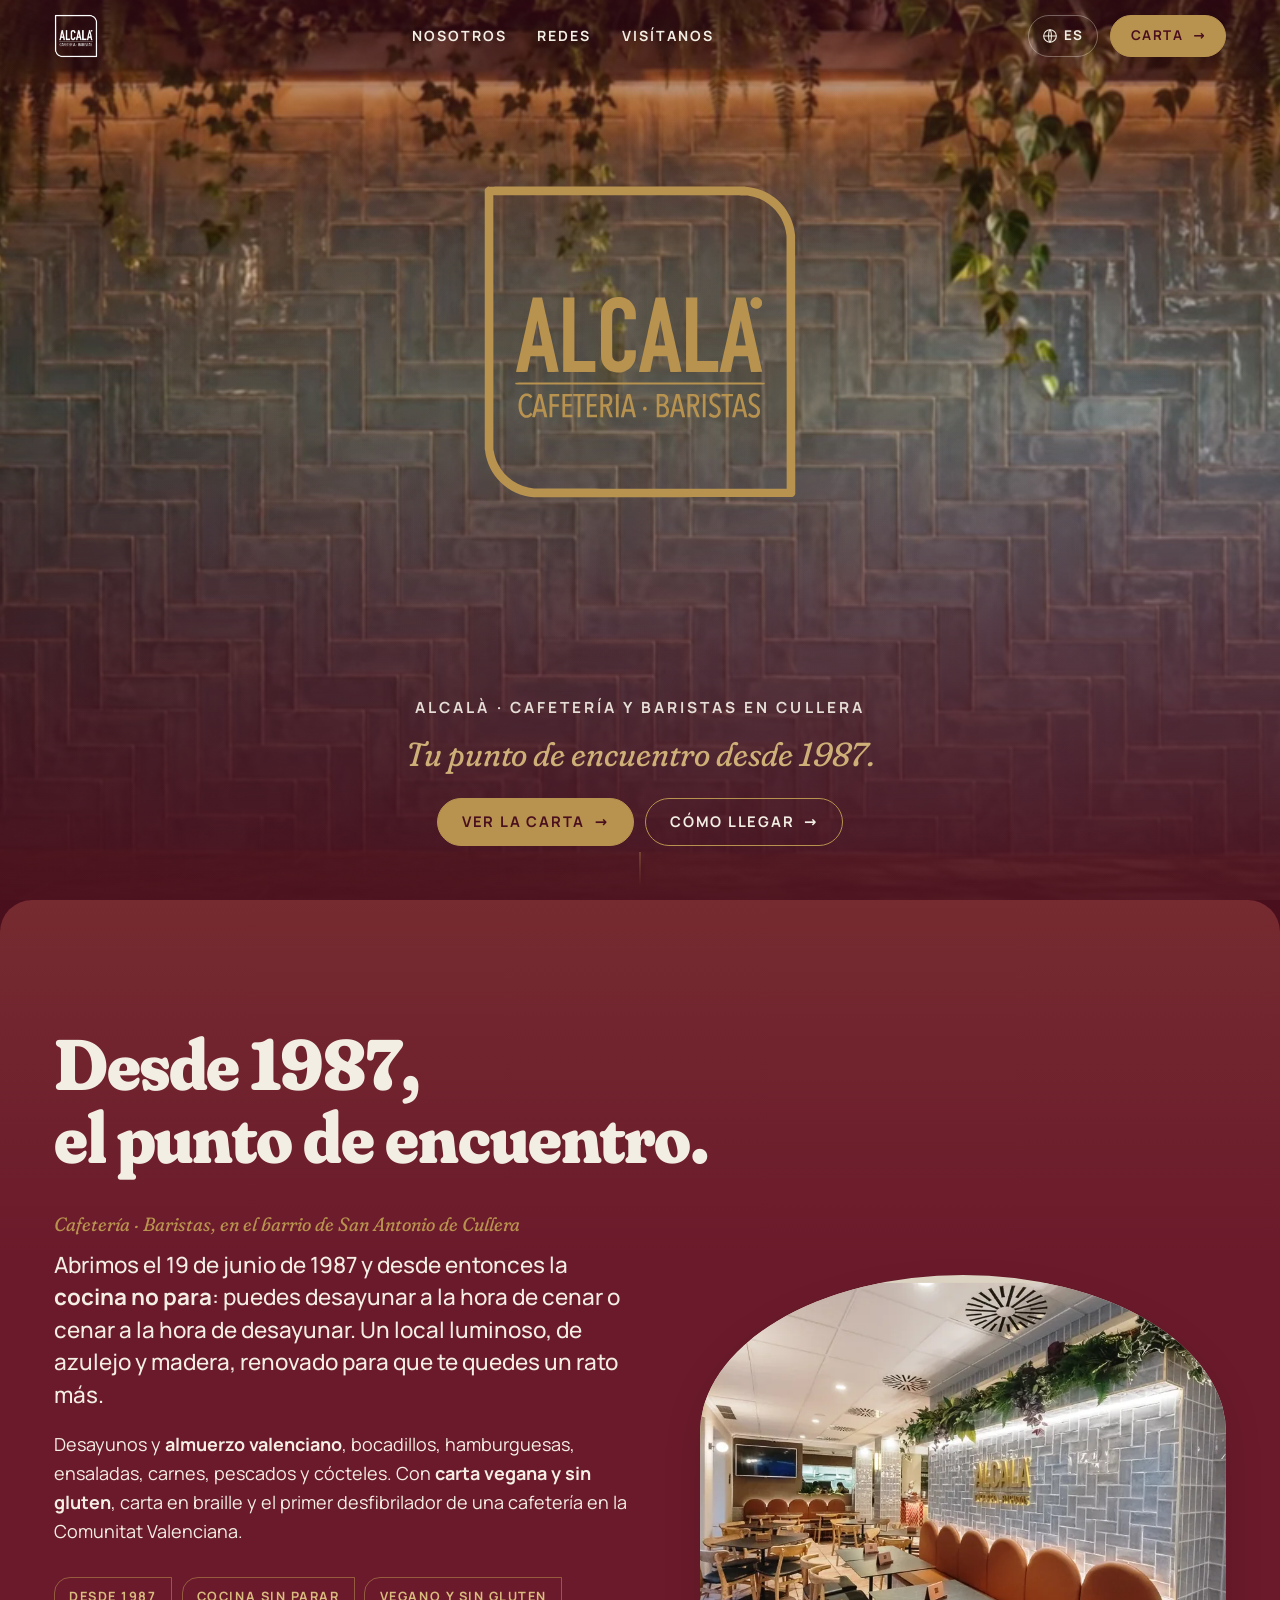
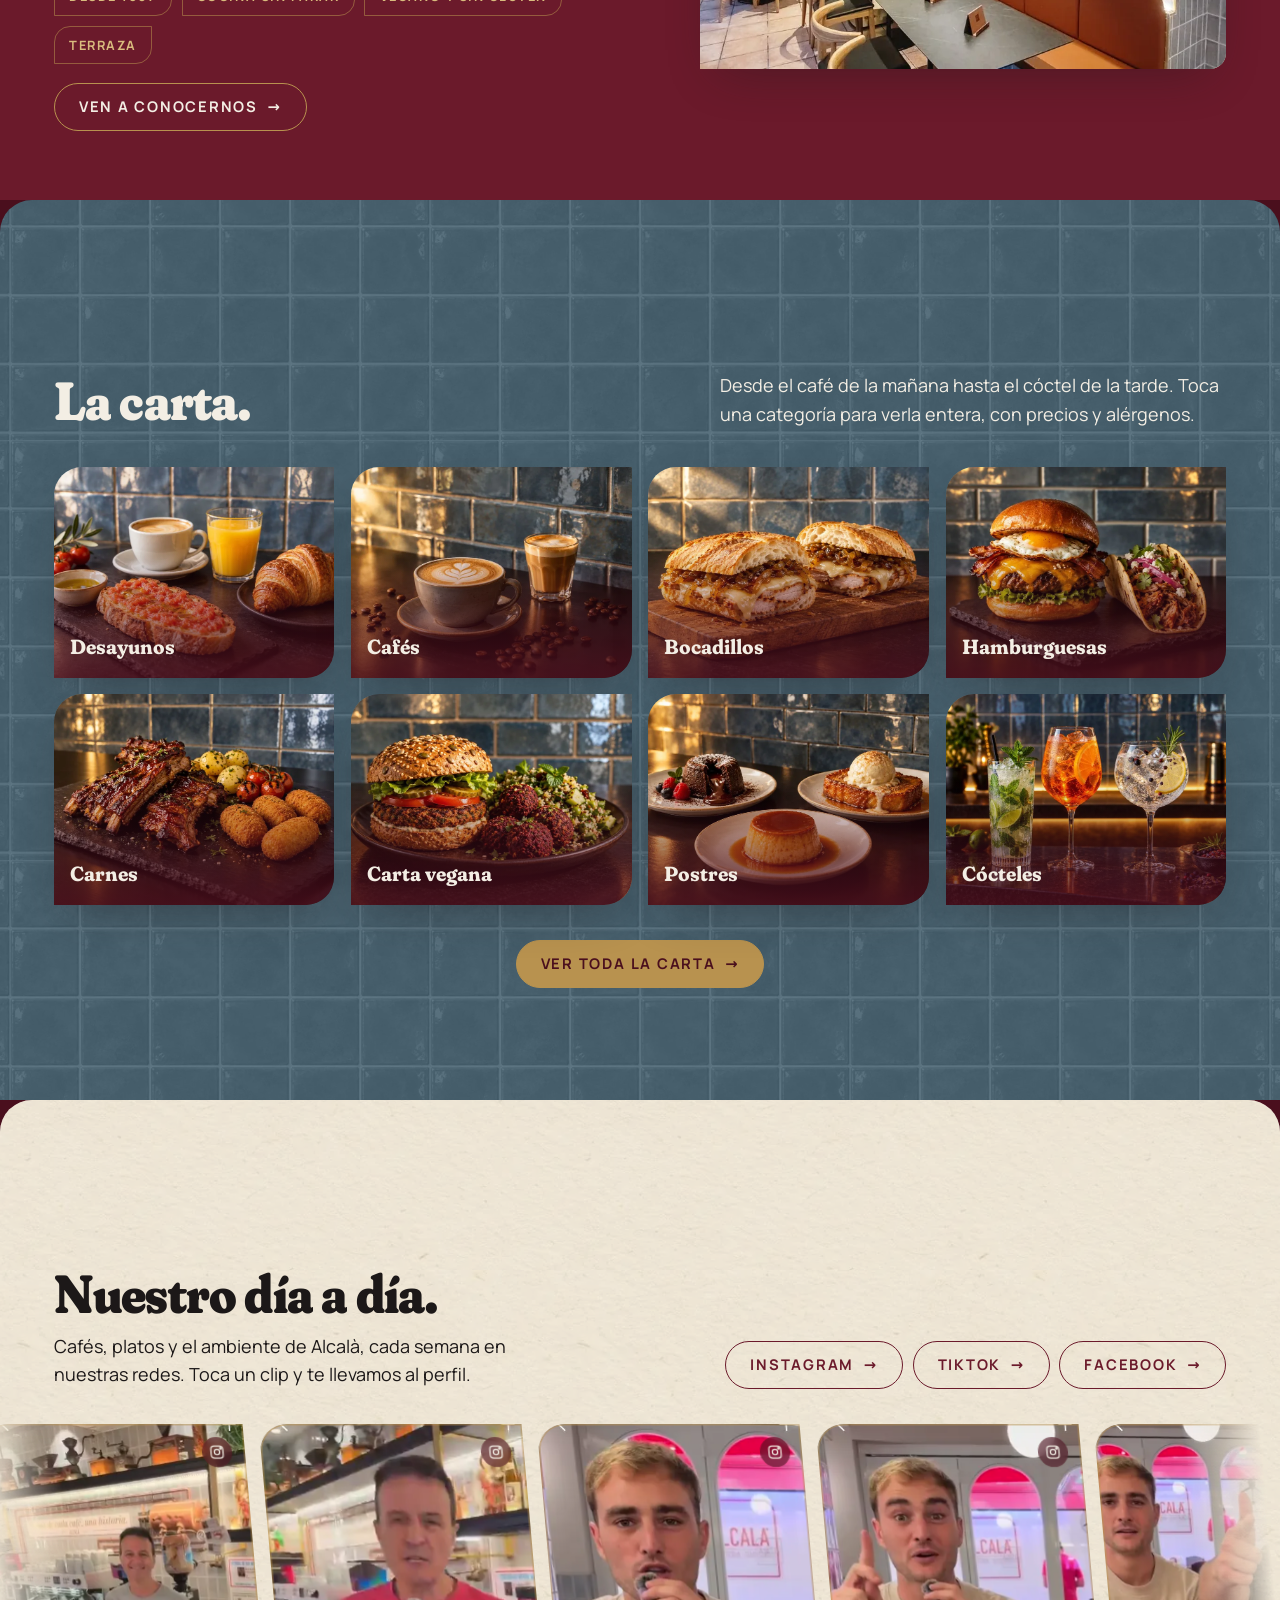
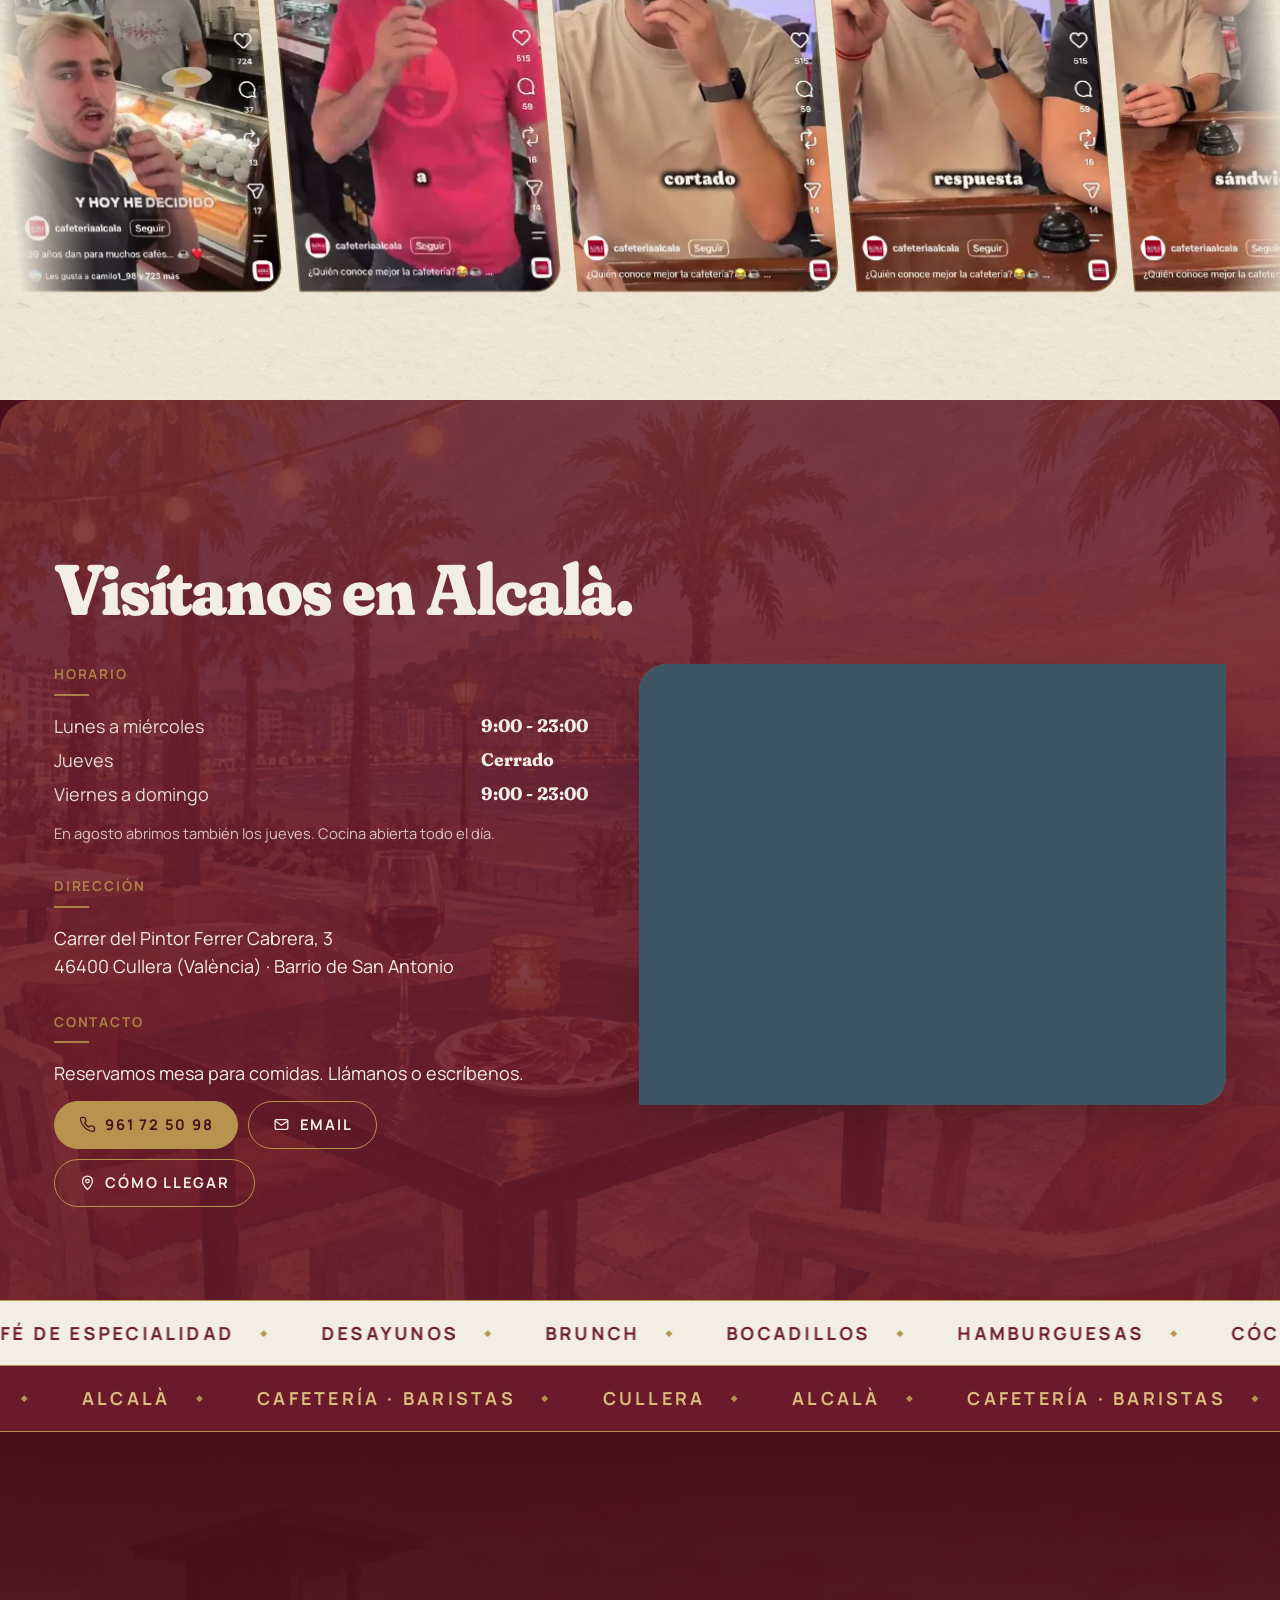
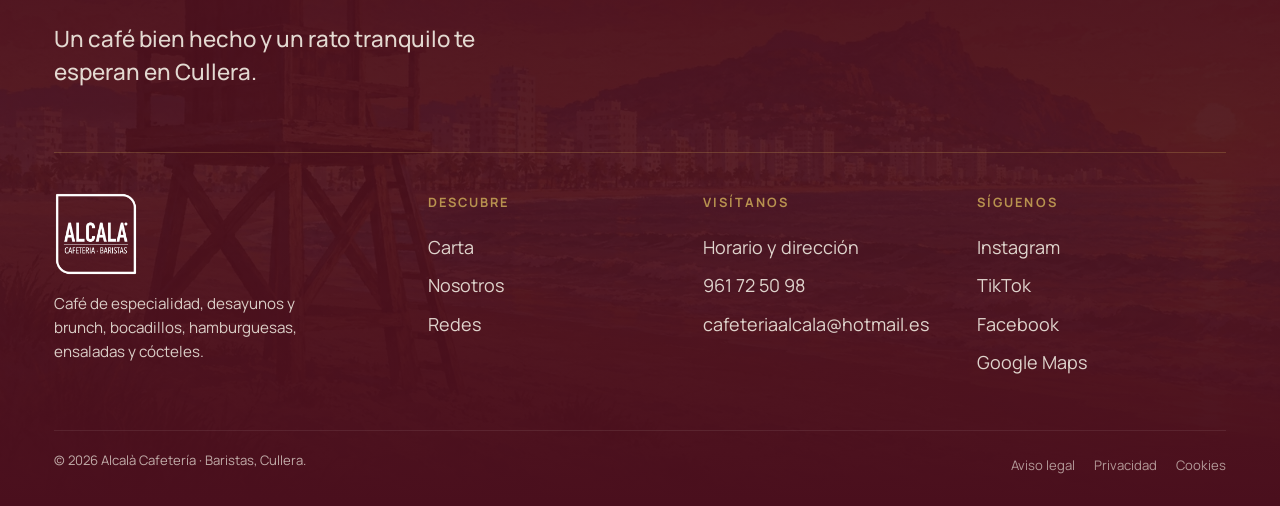
==== site/index.html @ e97677f0 "Logo liso en SVG en el hero y tipografía Fraunces Soft Sustituye el logo 3D por el SVG vectorizado e" ====
<!doctype html>
<html lang="es">
<head>
<meta charset="utf-8">
<meta name="viewport" content="width=device-width, initial-scale=1">
<title>Cafetería en Cullera · Alcalà Cafetería Baristas</title>
<meta name="description" content="Alcalà, cafetería y baristas en Cullera. Café de especialidad, desayunos, brunch, bocadillos, hamburguesas y cócteles. Consulta la carta online y ven a vernos.">
<link rel="canonical" href="https://alcalacullera.com/">
<meta name="theme-color" content="#4A0F1D">
<meta property="og:type" content="website">
<meta property="og:locale" content="es_ES">
<meta property="og:site_name" content="Alcalà · Cafetería Baristas">
<meta property="og:title" content="Cafetería en Cullera · Alcalà Cafetería Baristas">
<meta property="og:description" content="Café de especialidad, desayunos, brunch y mucho más en Cullera. Consulta la carta online.">
<meta property="og:url" content="https://alcalacullera.com/">
<meta property="og:image" content="https://alcalacullera.com/media/fotos/hero-tiles.webp">
<link rel="icon" href="media/favicon.png" type="image/png">
<link rel="apple-touch-icon" href="media/icono-512.png">
<link rel="preload" href="lib/fonts/fraunces-latin.woff2" as="font" type="font/woff2" crossorigin>
<link rel="preload" href="lib/fonts/manrope-latin.woff2" as="font" type="font/woff2" crossorigin>
<link rel="stylesheet" href="lib/fonts/fuentes.css">
<link rel="stylesheet" href="lib/leaflet/leaflet.css">
<link rel="stylesheet" href="css/base.css?v=5">
<link rel="stylesheet" href="css/portada.css?v=2">
<link rel="preload" href="media/logo.svg" as="image">
<script type="application/ld+json">
{"@context":"https://schema.org","@graph":[
 {"@type":"WebSite","@id":"https://alcalacullera.com/#web","url":"https://alcalacullera.com/","name":"Alcalà Cafetería Baristas","inLanguage":"es"},
 {"@type":"CafeOrCoffeeShop","@id":"https://alcalacullera.com/#local","name":"Alcalà Cafetería · Baristas","url":"https://alcalacullera.com/",
  "image":"https://alcalacullera.com/media/fotos/interior.webp","servesCuisine":["Café de especialidad","Desayunos","Brunch","Mediterránea"],
  "address":{"@type":"PostalAddress","streetAddress":"Carrer del Pintor Ferrer Cabrera, 3","postalCode":"46400","addressLocality":"Cullera","addressRegion":"València","addressCountry":"ES"},
  "geo":{"@type":"GeoCoordinates","latitude":39.16436,"longitude":-0.24564},
  "telephone":"+34961725098","email":"cafeteriaalcala@hotmail.es","foundingDate":"1987-06-19",
  "sameAs":["https://instagram.com/cafeteriaalcala","https://www.facebook.com/cafeteria.alcala/"],
  "hasMenu":"https://alcalacullera.com/carta/",
  "openingHoursSpecification":[{"@type":"OpeningHoursSpecification","dayOfWeek":["Monday","Tuesday","Wednesday","Friday","Saturday","Sunday"],"opens":"09:00","closes":"23:00"}]}
]}
</script>
</head>
<body>

<!-- telón de entrada -->
<div class="telon" id="telon" aria-hidden="true">
  <div class="telon__in">
    <img src="media/logo-burdeos.webp" alt="" width="600" height="600" fetchpriority="high">
    <span class="telon__barra"><i></i></span>
    <span class="telon__frase">Cafetería · Baristas · Cullera</span>
  </div>
</div>

<div class="avance" id="avance" aria-hidden="true"></div>

<!-- barra de arriba -->
<header class="nav" id="nav">
  <a class="nav__logo" href="#inicio" aria-label="Alcalà · Cafetería Baristas"><img src="media/logo-blanco.webp" alt="Alcalà" width="600" height="600"></a>
  <nav class="nav__links" aria-label="Principal">
    <a href="#presentacion">Nosotros</a>
    <a href="#redes">Redes</a>
    <a href="#visitanos">Visítanos</a>
  </nav>
  <div class="nav__der">
    <div class="idiomas" data-idiomas>
      <button class="idiomas__btn" type="button" aria-haspopup="true" aria-expanded="false" aria-label="Cambiar idioma">
        <svg viewBox="0 0 24 24" aria-hidden="true"><circle cx="12" cy="12" r="9.5"/><path d="M2.5 12h19M12 2.5c2.8 3 2.8 16 0 19M12 2.5c-2.8 3-2.8 16 0 19"/></svg><span>ES</span>
      </button>
      <div class="idiomas__lista" role="menu">
        <a href="./" hreflang="es" lang="es" aria-current="true"><b>ES</b> Español</a>
        <a href="va/" hreflang="ca-ES" lang="ca-ES-valencia"><b>VA</b> Valencià</a>
        <a href="en/" hreflang="en" lang="en"><b>EN</b> English</a>
        <a href="fr/" hreflang="fr" lang="fr"><b>FR</b> Français</a>
        <a href="pl/" hreflang="pl" lang="pl"><b>PL</b> Polski</a>
        <a href="ru/" hreflang="ru" lang="ru"><b>RU</b> Русский</a>
        <a href="uk/" hreflang="uk" lang="uk"><b>UK</b> Українська</a>
      </div>
    </div>
    <a class="btn btn--lleno nav__cta" href="carta/">Carta</a>
    <button class="nav__menu" id="menuBtn" aria-label="Abrir menú" aria-controls="menu" aria-expanded="false"><span></span><span></span><span></span></button>
  </div>
</header>

<!-- hero -->
<section class="hero" id="inicio">
  <div class="hero__fondo" aria-hidden="true">
    <picture>
      <source media="(max-width:640px)" srcset="media/fotos/hero-tiles-movil.webp">
      <img src="media/fotos/hero-tiles.webp" alt="" width="1920" height="823" fetchpriority="high">
    </picture>
    <!-- el vídeo en bucle lo añade hero.js sólo en pantallas anchas -->
  </div>
  <div class="hero__velo" aria-hidden="true"></div>
  <!-- logo liso (SVG vectorizado del logo del cliente); la versión 3D está en js/hero-3d.js -->
  <div class="hero__logo hero__logo--liso" aria-hidden="true"><i></i></div>
  <div class="hero__texto">
    <h1 class="hero__h1">Alcalà · Cafetería y baristas en Cullera<b>Tu punto de encuentro desde 1987.</b></h1>
    <div class="hero__botones">
      <a class="btn btn--lleno" href="carta/">Ver la carta</a>
      <a class="btn" href="#visitanos">Cómo llegar</a>
    </div>
  </div>
  <span class="hero__scroll" aria-hidden="true"></span>
</section>

<main class="pagina" id="pagina">

  <!-- presentación -->
  <section class="lamina lamina--burdeos presenta" id="presentacion" aria-labelledby="t-presenta">
    <div class="sombra-tapa"></div>
    <div class="caja lamina__in">
      <h2 class="titular t-xl" id="t-presenta">Desde 1987,<br>el punto de encuentro.</h2>
      <div class="cuerpo">
        <div class="presenta__txt">
          <p class="ceja rv">Cafetería · Baristas, en el barrio de San Antonio de Cullera</p>
          <p class="grande rv" style="--d:.1s">Abrimos el 19 de junio de 1987 y desde entonces la <b>cocina no para</b>: puedes desayunar a la hora de cenar o cenar a la hora de desayunar. Un local luminoso, de azulejo y madera, renovado para que te quedes un rato más.</p>
          <p class="rv" style="--d:.2s">Desayunos y <b>almuerzo valenciano</b>, bocadillos, hamburguesas, ensaladas, carnes, pescados y cócteles. Con <b>carta vegana y sin gluten</b>, carta en braille y el primer desfibrilador de una cafetería en la Comunitat Valenciana.</p>
          <ul class="sellos rv" style="--d:.3s" aria-label="Lo que nos define">
            <li>Desde 1987</li><li>Cocina sin parar</li><li>Vegano y sin gluten</li><li>Terraza</li>
          </ul>
          <p class="rv" style="--d:.4s"><a class="btn" href="#visitanos">Ven a conocernos</a></p>
        </div>
        <figure class="foto foto--arco presenta__foto"><img src="media/fotos/interior.webp" alt="Interior de Alcalà Cafetería en Cullera: pared de azulejo, bancos de arcos y plantas" width="960" height="640" loading="lazy"></figure>
      </div>
    </div>
  </section>

  <!-- carta destacada -->
  <section class="lamina lamina--azulejo cartaDest" id="carta" aria-labelledby="t-carta">
    <div class="sombra-tapa"></div>
    <div class="caja lamina__in">
      <div class="cartaDest__cab">
        <h2 class="titular t-l" id="t-carta">La carta.</h2>
        <p class="rv">Desde el café de la mañana hasta el cóctel de la tarde. Toca una categoría para verla entera, con precios y alérgenos.</p>
      </div>
      <ul class="categorias" aria-label="Categorías de la carta">
        <li class="rv" style="--d:.05s"><a class="cat" href="carta/#desayunos"><img src="media/carta/desayunos.webp" alt="" width="800" height="603" loading="lazy"><span>Desayunos</span></a></li>
        <li class="rv" style="--d:.1s"><a class="cat" href="carta/#cafes"><img src="media/carta/cafes.webp" alt="" width="800" height="603" loading="lazy"><span>Cafés</span></a></li>
        <li class="rv" style="--d:.15s"><a class="cat" href="carta/#bocadillos"><img src="media/carta/bocadillos.webp" alt="" width="800" height="603" loading="lazy"><span>Bocadillos</span></a></li>
        <li class="rv" style="--d:.2s"><a class="cat" href="carta/#hamburguesas"><img src="media/carta/hamburguesas.webp" alt="" width="800" height="603" loading="lazy"><span>Hamburguesas</span></a></li>
        <li class="rv" style="--d:.25s"><a class="cat" href="carta/#carnes"><img src="media/carta/carnes.webp" alt="" width="800" height="603" loading="lazy"><span>Carnes</span></a></li>
        <li class="rv" style="--d:.3s"><a class="cat" href="carta/#vegana"><img src="media/carta/vegana.webp" alt="" width="800" height="603" loading="lazy"><span>Carta vegana</span></a></li>
        <li class="rv" style="--d:.35s"><a class="cat" href="carta/#postres"><img src="media/carta/postres.webp" alt="" width="800" height="603" loading="lazy"><span>Postres</span></a></li>
        <li class="rv" style="--d:.4s"><a class="cat" href="carta/#cocteles"><img src="media/carta/cocteles.webp" alt="" width="800" height="603" loading="lazy"><span>Cócteles</span></a></li>
      </ul>
      <div class="cartaDest__pie rv" style="--d:.45s"><a class="btn btn--lleno" href="carta/">Ver toda la carta</a></div>
    </div>
  </section>

  <!-- redes -->
  <section class="lamina lamina--hueso redes" id="redes" aria-label="Redes sociales">
    <div class="sombra-tapa"></div>
    <div class="lamina__in">
      <div class="caja redes__cab">
        <div>
          <h2 class="titular t-l">Nuestro día a día.</h2>
          <p class="rv" style="--d:.15s">Cafés, platos y el ambiente de Alcalà, cada semana en nuestras redes. Toca un clip y te llevamos al perfil.</p>
        </div>
        <div class="redes__btns rv" style="--d:.25s">
          <a class="btn" href="https://instagram.com/cafeteriaalcala" target="_blank" rel="noopener">Instagram</a>
          <a class="btn" href="https://www.tiktok.com/@cafeteriaalcala" target="_blank" rel="noopener">TikTok</a>
          <a class="btn" href="https://www.facebook.com/cafeteria.alcala/" target="_blank" rel="noopener">Facebook</a>
        </div>
      </div>
      <div class="reels__marquee rv" style="--d:.2s" id="reelsMarquee">
        <div class="reels__track" id="reelsTrack"></div>
      </div>
    </div>
  </section>

  <!-- visítanos -->
  <section class="lamina lamina--burdeos visita" id="visitanos" aria-labelledby="t-visita">
    <div class="sombra-tapa"></div>
    <div class="visita__fondo" aria-hidden="true"><img src="media/fotos/paint-terraza.webp" alt="" width="1600" height="905" loading="lazy"></div>
    <div class="caja lamina__in">
      <h2 class="titular t-xl" id="t-visita">Visítanos en Alcalà.</h2>
      <div class="cuerpo">
        <div class="visita__datos">
          <div class="rv" style="--d:.1s">
            <h3 class="h3 raya">Horario</h3>
            <dl class="horario">
              <dt>Lunes a miércoles</dt><dd>9:00 - 23:00</dd>
              <dt>Jueves</dt><dd>Cerrado</dd>
              <dt>Viernes a domingo</dt><dd>9:00 - 23:00</dd>
            </dl>
            <p class="visita__nota">En agosto abrimos también los jueves. Cocina abierta todo el día.</p>
          </div>
          <div class="rv" style="--d:.2s">
            <h3 class="h3 raya">Dirección</h3>
            <p>Carrer del Pintor Ferrer Cabrera, 3<br>46400 Cullera (València) · Barrio de San Antonio</p>
          </div>
          <div class="rv" style="--d:.3s">
            <h3 class="h3 raya">Contacto</h3>
            <p>Reservamos mesa para comidas. Llámanos o escríbenos.</p>
            <div class="visita__acciones">
              <a class="btn btn--lleno btn--ico" href="tel:+34961725098"><svg viewBox="0 0 24 24"><path d="M22 16.9v3a2 2 0 0 1-2.2 2 19.8 19.8 0 0 1-8.6-3.1 19.5 19.5 0 0 1-6-6A19.8 19.8 0 0 1 2.1 4.2 2 2 0 0 1 4.1 2h3a2 2 0 0 1 2 1.7c.1.9.4 1.8.7 2.7a2 2 0 0 1-.5 2.1L8 9.8a16 16 0 0 0 6 6l1.3-1.3a2 2 0 0 1 2.1-.4c.9.3 1.8.6 2.7.7a2 2 0 0 1 1.9 2.1z"/></svg>961 72 50 98</a>
              <a class="btn btn--ico" href="mailto:cafeteriaalcala@hotmail.es"><svg viewBox="0 0 24 24"><rect x="3" y="5" width="18" height="14" rx="2"/><path d="M3 7l9 6 9-6"/></svg>Email</a>
              <a class="btn btn--ico" href="https://www.google.com/maps/dir/?api=1&destination=39.16436,-0.24564" target="_blank" rel="noopener"><svg viewBox="0 0 24 24"><path d="M12 22s7-6.3 7-12a7 7 0 1 0-14 0c0 5.7 7 12 7 12z"/><circle cx="12" cy="10" r="2.5"/></svg>Cómo llegar</a>
            </div>
          </div>
        </div>
        <div class="foto visita__mapa rv" style="--d:.15s">
          <div id="mapa" role="img" aria-label="Mapa de Alcalà en el Carrer del Pintor Ferrer Cabrera 3, Cullera"></div>
        </div>
      </div>
    </div>
  </section>

</main>

<!-- cintas -->
<div class="cintas" aria-hidden="true">
  <div class="cinta"><div class="cinta__pista"><span>Café de especialidad</span><span>Desayunos</span><span>Brunch</span><span>Bocadillos</span><span>Hamburguesas</span><span>Cócteles</span><span>Terraza</span></div></div>
  <div class="cinta cinta--2"><div class="cinta__pista"><span>Alcalà</span><span>Cafetería · Baristas</span><span>Cullera</span><span>Alcalà</span><span>Cafetería · Baristas</span><span>Cullera</span></div></div>
</div>

<!-- pie -->
<footer class="pie" id="footer">
  <div class="pie__pintura" aria-hidden="true"><img src="media/fotos/paint-cullera.webp" alt="" width="1600" height="905" loading="lazy"></div>
  <div class="caja">
    <p class="titular t-xl">Nos vemos en Alcalà.</p>
    <p class="pie__nota grande">Un café bien hecho y un rato tranquilo te esperan en Cullera.</p>
    <div class="pie__cols">
      <div class="pie__marca">
        <a class="pie__logo" href="#inicio" aria-label="Alcalà, volver arriba"><img src="media/logo-blanco.webp" alt="Alcalà" width="600" height="600" loading="lazy"></a>
        <p>Café de especialidad, desayunos y brunch, bocadillos, hamburguesas, ensaladas y cócteles.</p>
      </div>
      <nav aria-label="Descubre">
        <h4>Descubre</h4>
        <a href="carta/">Carta</a>
        <a href="#presentacion">Nosotros</a>
        <a href="#redes">Redes</a>
      </nav>
      <nav aria-label="Visítanos">
        <h4>Visítanos</h4>
        <a href="#visitanos">Horario y dirección</a>
        <a href="tel:+34961725098">961 72 50 98</a>
        <a href="mailto:cafeteriaalcala@hotmail.es">cafeteriaalcala@hotmail.es</a>
      </nav>
      <nav aria-label="Síguenos">
        <h4>Síguenos</h4>
        <a href="https://instagram.com/cafeteriaalcala" target="_blank" rel="noopener">Instagram</a>
        <a href="https://www.tiktok.com/@cafeteriaalcala" target="_blank" rel="noopener">TikTok</a>
        <a href="https://www.facebook.com/cafeteria.alcala/" target="_blank" rel="noopener">Facebook</a>
        <a href="https://www.google.com/maps/search/?api=1&query=Cafeter%C3%ADa+Alcal%C3%A1+Cullera" target="_blank" rel="noopener">Google Maps</a>
      </nav>
    </div>
    <div class="pie__legal">
      <span>© <span id="yr">2026</span> Alcalà Cafetería · Baristas, Cullera.</span>
      <nav aria-label="Legal"><a href="aviso-legal/">Aviso legal</a><a href="privacidad/">Privacidad</a><a href="cookies/">Cookies</a></nav>
    </div>
  </div>
</footer>

<!-- menú de móvil -->
<div class="menu" id="menu" role="dialog" aria-modal="true" aria-label="Menú de navegación">
  <button class="menu__cerrar" id="menuCerrar" aria-label="Cerrar menú">✕</button>
  <a href="#inicio">Inicio</a>
  <a href="#presentacion">Nosotros</a>
  <a href="#redes">Redes</a>
  <a href="#visitanos">Visítanos</a>
  <a href="carta/" class="menu__carta">Carta</a>
  <nav class="idiomas-fila" aria-label="Idioma">
    <a href="./" hreflang="es" lang="es" aria-current="true">ES</a><a href="va/" hreflang="ca-ES" lang="ca-ES-valencia">VA</a><a href="en/" hreflang="en" lang="en">EN</a><a href="fr/" hreflang="fr" lang="fr">FR</a><a href="pl/" hreflang="pl" lang="pl">PL</a><a href="ru/" hreflang="ru" lang="ru">RU</a><a href="uk/" hreflang="uk" lang="uk">UK</a>
  </nav>
  <div class="menu__redes"><a href="https://instagram.com/cafeteriaalcala" target="_blank" rel="noopener">Instagram</a><a href="https://www.tiktok.com/@cafeteriaalcala" target="_blank" rel="noopener">TikTok</a><a href="https://www.facebook.com/cafeteria.alcala/" target="_blank" rel="noopener">Facebook</a></div>
</div>

<!-- botones flotantes de móvil -->
<div class="flotante" aria-label="Contacto rápido">
  <a href="tel:+34961725098" aria-label="Llamar al 961 72 50 98"><svg viewBox="0 0 24 24"><path d="M22 16.9v3a2 2 0 0 1-2.2 2 19.8 19.8 0 0 1-8.6-3.1 19.5 19.5 0 0 1-6-6A19.8 19.8 0 0 1 2.1 4.2 2 2 0 0 1 4.1 2h3a2 2 0 0 1 2 1.7c.1.9.4 1.8.7 2.7a2 2 0 0 1-.5 2.1L8 9.8a16 16 0 0 0 6 6l1.3-1.3a2 2 0 0 1 2.1-.4c.9.3 1.8.6 2.7.7a2 2 0 0 1 1.9 2.1z"/></svg></a>
  <a href="https://www.google.com/maps/dir/?api=1&destination=39.16436,-0.24564" target="_blank" rel="noopener" aria-label="Cómo llegar"><svg viewBox="0 0 24 24"><path d="M12 22s7-6.3 7-12a7 7 0 1 0-14 0c0 5.7 7 12 7 12z"/><circle cx="12" cy="10" r="2.5"/></svg></a>
</div>

<script>
/* clips de redes (cortados del vídeo del cliente; cuando exista el panel, los pondrá el servidor) */
window.CLIPS = [1,2,3,4,5,6,7,8,9].map(function(i){ return { video: 'media/reels/reel' + i + '.mp4', poster: 'media/reels/reel' + i + '.webp', destino: 'https://instagram.com/cafeteriaalcala' }; });
</script>
<script src="js/hero.js?v=6" defer></script>
<script src="lib/lenis.min.js" defer></script>
<script src="lib/leaflet/leaflet.js" defer></script>
<script src="js/base.js?v=2" defer></script>
<script src="js/portada.js?v=2" defer></script>
<script>
/* mapa: se monta cuando la sección asoma (Leaflet + teselas de OpenStreetMap) */
addEventListener('load', function(){
  var el = document.getElementById('mapa'); if(!el || !window.L) return;
  var POS = [39.16436, -0.24564];
  function montar(){
    var map = L.map(el, { scrollWheelZoom: false, zoomControl: true, attributionControl: true }).setView(POS, 16);
    L.tileLayer('https://tile.openstreetmap.org/{z}/{x}/{y}.png', { maxZoom: 19, attribution: '&copy; <a href="https://www.openstreetmap.org/copyright">OpenStreetMap</a>' }).addTo(map);
    var icono = L.divIcon({ className: 'pin', html: '<i></i><span>Alcalà</span>', iconSize: [44, 60], iconAnchor: [22, 58] });
    L.marker(POS, { icon: icono }).addTo(map).bindPopup('<b>Alcalà · Cafetería Baristas</b><br>Carrer del Pintor Ferrer Cabrera, 3');
    setTimeout(function(){ map.invalidateSize(); }, 400);
  }
  if('IntersectionObserver' in window){ var io = new IntersectionObserver(function(es){ if(es[0].isIntersecting){ io.disconnect(); montar(); } }, { rootMargin: '300px' }); io.observe(el); }
  else montar();
});
</script>
</body>
</html>
---- site/lib/fonts/fuentes.css ----
/* Fuentes autoalojadas (Google Fonts, licencia SIL OFL): no se envía la IP del visitante a Google */
/* latin-ext */
@font-face {
  font-family: 'Instrument Serif';
  font-style: italic;
  font-weight: 400;
  font-display: swap;
  src: url(instrument-serif-italic-latin-ext.woff2) format('woff2');
  unicode-range: U+0100-02BA, U+02BD-02C5, U+02C7-02CC, U+02CE-02D7, U+02DD-02FF, U+0304, U+0308, U+0329, U+1D00-1DBF, U+1E00-1E9F, U+1EF2-1EFF, U+2020, U+20A0-20AB, U+20AD-20C4, U+2113, U+2C60-2C7F, U+A720-A7FF;
}
/* latin */
@font-face {
  font-family: 'Instrument Serif';
  font-style: italic;
  font-weight: 400;
  font-display: swap;
  src: url(instrument-serif-italic-latin.woff2) format('woff2');
  unicode-range: U+0000-00FF, U+0131, U+0152-0153, U+02BB-02BC, U+02C6, U+02DA, U+02DC, U+0304, U+0308, U+0329, U+2000-206F, U+20AC, U+2122, U+2191, U+2193, U+2212, U+2215, U+FEFF, U+FFFD;
}
/* latin-ext */
@font-face {
  font-family: 'Instrument Serif';
  font-style: normal;
  font-weight: 400;
  font-display: swap;
  src: url(instrument-serif-latin-ext.woff2) format('woff2');
  unicode-range: U+0100-02BA, U+02BD-02C5, U+02C7-02CC, U+02CE-02D7, U+02DD-02FF, U+0304, U+0308, U+0329, U+1D00-1DBF, U+1E00-1E9F, U+1EF2-1EFF, U+2020, U+20A0-20AB, U+20AD-20C4, U+2113, U+2C60-2C7F, U+A720-A7FF;
}
/* latin */
@font-face {
  font-family: 'Instrument Serif';
  font-style: normal;
  font-weight: 400;
  font-display: swap;
  src: url(instrument-serif-latin.woff2) format('woff2');
  unicode-range: U+0000-00FF, U+0131, U+0152-0153, U+02BB-02BC, U+02C6, U+02DA, U+02DC, U+0304, U+0308, U+0329, U+2000-206F, U+20AC, U+2122, U+2191, U+2193, U+2212, U+2215, U+FEFF, U+FFFD;
}
/* cyrillic-ext */
@font-face {
  font-family: 'Manrope';
  font-style: normal;
  font-weight: 400 800;
  font-display: swap;
  src: url(manrope-cyrillic-ext.woff2) format('woff2');
  unicode-range: U+0460-052F, U+1C80-1C8A, U+20B4, U+2DE0-2DFF, U+A640-A69F, U+FE2E-FE2F;
}
/* cyrillic */
@font-face {
  font-family: 'Manrope';
  font-style: normal;
  font-weight: 400 800;
  font-display: swap;
  src: url(manrope-cyrillic.woff2) format('woff2');
  unicode-range: U+0301, U+0400-045F, U+0490-0491, U+04B0-04B1, U+2116;
}
/* greek */
@font-face {
  font-family: 'Manrope';
  font-style: normal;
  font-weight: 400 800;
  font-display: swap;
  src: url(manrope-greek.woff2) format('woff2');
  unicode-range: U+0370-0377, U+037A-037F, U+0384-038A, U+038C, U+038E-03A1, U+03A3-03FF;
}
/* vietnamese */
@font-face {
  font-family: 'Manrope';
  font-style: normal;
  font-weight: 400 800;
  font-display: swap;
  src: url(manrope-vietnamese.woff2) format('woff2');
  unicode-range: U+0102-0103, U+0110-0111, U+0128-0129, U+0168-0169, U+01A0-01A1, U+01AF-01B0, U+0300-0301, U+0303-0304, U+0308-0309, U+0323, U+0329, U+1EA0-1EF9, U+20AB;
}
/* latin-ext */
@font-face {
  font-family: 'Manrope';
  font-style: normal;
  font-weight: 400 800;
  font-display: swap;
  src: url(manrope-latin-ext.woff2) format('woff2');
  unicode-range: U+0100-02BA, U+02BD-02C5, U+02C7-02CC, U+02CE-02D7, U+02DD-02FF, U+0304, U+0308, U+0329, U+1D00-1DBF, U+1E00-1E9F, U+1EF2-1EFF, U+2020, U+20A0-20AB, U+20AD-20C4, U+2113, U+2C60-2C7F, U+A720-A7FF;
}
/* latin */
@font-face {
  font-family: 'Manrope';
  font-style: normal;
  font-weight: 400 800;
  font-display: swap;
  src: url(manrope-latin.woff2) format('woff2');
  unicode-range: U+0000-00FF, U+0131, U+0152-0153, U+02BB-02BC, U+02C6, U+02DA, U+02DC, U+0304, U+0308, U+0329, U+2000-206F, U+20AC, U+2122, U+2191, U+2193, U+2212, U+2215, U+FEFF, U+FFFD;
}
/* cyrillic-ext */
@font-face {
  font-family: 'Oswald';
  font-style: normal;
  font-weight: 300 700;
  font-display: swap;
  src: url(oswald-cyrillic-ext.woff2) format('woff2');
  unicode-range: U+0460-052F, U+1C80-1C8A, U+20B4, U+2DE0-2DFF, U+A640-A69F, U+FE2E-FE2F;
}
/* cyrillic */
@font-face {
  font-family: 'Oswald';
  font-style: normal;
  font-weight: 300 700;
  font-display: swap;
  src: url(oswald-cyrillic.woff2) format('woff2');
  unicode-range: U+0301, U+0400-045F, U+0490-0491, U+04B0-04B1, U+2116;
}
/* vietnamese */
@font-face {
  font-family: 'Oswald';
  font-style: normal;
  font-weight: 300 700;
  font-display: swap;
  src: url(oswald-vietnamese.woff2) format('woff2');
  unicode-range: U+0102-0103, U+0110-0111, U+0128-0129, U+0168-0169, U+01A0-01A1, U+01AF-01B0, U+0300-0301, U+0303-0304, U+0308-0309, U+0323, U+0329, U+1EA0-1EF9, U+20AB;
}
/* latin-ext */
@font-face {
  font-family: 'Oswald';
  font-style: normal;
  font-weight: 300 700;
  font-display: swap;
  src: url(oswald-latin-ext.woff2) format('woff2');
  unicode-range: U+0100-02BA, U+02BD-02C5, U+02C7-02CC, U+02CE-02D7, U+02DD-02FF, U+0304, U+0308, U+0329, U+1D00-1DBF, U+1E00-1E9F, U+1EF2-1EFF, U+2020, U+20A0-20AB, U+20AD-20C4, U+2113, U+2C60-2C7F, U+A720-A7FF;
}
/* latin */
@font-face {
  font-family: 'Oswald';
  font-style: normal;
  font-weight: 300 700;
  font-display: swap;
  src: url(oswald-latin.woff2) format('woff2');
  unicode-range: U+0000-00FF, U+0131, U+0152-0153, U+02BB-02BC, U+02C6, U+02DA, U+02DC, U+0304, U+0308, U+0329, U+2000-206F, U+20AC, U+2122, U+2191, U+2193, U+2212, U+2215, U+FEFF, U+FFFD;
}

/* Fraunces variable (ejes SOFT, opsz, wght; normal e itálica) para titulares */
/* latin-ext */
@font-face {
  font-family: 'Fraunces';
  font-style: italic;
  font-weight: 300 900;
  font-display: swap;
  src: url(fraunces-italic-latin-ext.woff2) format('woff2');
  unicode-range: U+0100-02BA, U+02BD-02C5, U+02C7-02CC, U+02CE-02D7, U+02DD-02FF, U+0304, U+0308, U+0329, U+1D00-1DBF, U+1E00-1E9F, U+1EF2-1EFF, U+2020, U+20A0-20AB, U+20AD-20C4, U+2113, U+2C60-2C7F, U+A720-A7FF;
}
/* latin */
@font-face {
  font-family: 'Fraunces';
  font-style: italic;
  font-weight: 300 900;
  font-display: swap;
  src: url(fraunces-italic-latin.woff2) format('woff2');
  unicode-range: U+0000-00FF, U+0131, U+0152-0153, U+02BB-02BC, U+02C6, U+02DA, U+02DC, U+0304, U+0308, U+0329, U+2000-206F, U+20AC, U+2122, U+2191, U+2193, U+2212, U+2215, U+FEFF, U+FFFD;
}
/* latin-ext */
@font-face {
  font-family: 'Fraunces';
  font-style: normal;
  font-weight: 300 900;
  font-display: swap;
  src: url(fraunces-latin-ext.woff2) format('woff2');
  unicode-range: U+0100-02BA, U+02BD-02C5, U+02C7-02CC, U+02CE-02D7, U+02DD-02FF, U+0304, U+0308, U+0329, U+1D00-1DBF, U+1E00-1E9F, U+1EF2-1EFF, U+2020, U+20A0-20AB, U+20AD-20C4, U+2113, U+2C60-2C7F, U+A720-A7FF;
}
/* latin */
@font-face {
  font-family: 'Fraunces';
  font-style: normal;
  font-weight: 300 900;
  font-display: swap;
  src: url(fraunces-latin.woff2) format('woff2');
  unicode-range: U+0000-00FF, U+0131, U+0152-0153, U+02BB-02BC, U+02C6, U+02DA, U+02DC, U+0304, U+0308, U+0329, U+2000-206F, U+20AC, U+2122, U+2191, U+2193, U+2212, U+2215, U+FEFF, U+FFFD;
}
---- site/css/base.css ----
/* Alcalà Cafetería · Baristas — base.css
   Tokens de diseño, reset, tipografía, botones, barra de arriba, menú de móvil,
   telón de entrada, hero, láminas apiladas, cintas, footer y ajustes de móvil.
   Lo específico de cada lámina de la portada va en portada.css. */

/* ====================== tokens ====================== */
:root{
  --burdeos:#6B1A2B; --burdeos-2:#4A0F1D; --burdeos-3:#8A2438;
  --hueso:#F3EEE4; --hueso-2:#E8E1D3; --hueso-3:#DCD3C2;
  --oro:#B8924F; --oro-claro:#D9BC7E; --oro-oscuro:#8E6D37;
  --azulejo:#5E7B8A; --azulejo-2:#3E5663; --azulejo-3:#7E9AA8;
  --terracota:#C7703F; --carbon:#1C1818; --carbon-2:#3A3333;

  --r-logo:28px 0 28px 0;        /* esquinas del logo: arriba-izq y abajo-der */
  --r-logo-s:16px 0 16px 0;
  --r-boton:999px;
  --r-lamina:32px;

  --lado:clamp(1.2rem,4.2vw,4.5rem);
  --hueco:clamp(1rem,2vw,2.2rem);
  --nav:72px;
  --u:1rem;

  --ff-titulo:"Fraunces","Oswald",Georgia,serif;        /* titulares: Fraunces Soft; Oswald sólo de respaldo para cirílico */
  --ff-ui:"Manrope",system-ui,-apple-system,"Segoe UI",sans-serif;   /* etiquetas, botones y navegación en mayúsculas */
  --ff-cuerpo:"Manrope",system-ui,-apple-system,"Segoe UI",sans-serif;
  --ff-detalle:"Fraunces",Georgia,"Times New Roman",serif;   /* detalle: Fraunces itálica */

  --suave:cubic-bezier(.2,.7,.2,1);
  --lento:cubic-bezier(.16,1,.3,1);
  --telon:cubic-bezier(.77,0,.18,1);

  --sombra-carta:0 18px 50px -20px rgba(28,24,24,.45);
  --sombra-oro:0 0 0 1px rgba(184,146,79,.35);
}
@media (min-width:1400px) and (min-height:800px){ :root{ --u:min(1vw,1.8vh) } }

/* ====================== reset ====================== */
*,*::before,*::after{ box-sizing:border-box }
html{ -webkit-text-size-adjust:100%; scroll-behavior:auto }
body{
  margin:0; background:var(--burdeos-2); color:var(--hueso);
  font-family:var(--ff-cuerpo); font-size:clamp(1rem,.95rem + .25vw,1.125rem); line-height:1.6;
  -webkit-font-smoothing:antialiased; overflow-x:clip;
}
img,video,svg,canvas{ display:block; max-width:100% }
img{ height:auto }
a{ color:inherit; text-decoration:none }
button{ font:inherit; color:inherit; background:none; border:0; padding:0; cursor:pointer }
h1,h2,h3,h4,p,figure,dl,dd{ margin:0 }
ul{ margin:0; padding:0; list-style:none }
.sr-only{ position:absolute; width:1px; height:1px; margin:-1px; padding:0; overflow:hidden; clip:rect(0 0 0 0); white-space:nowrap; border:0 }
:focus-visible{ outline:2px solid var(--oro); outline-offset:3px }
::selection{ background:var(--oro); color:var(--burdeos-2) }

/* ====================== tipografía ====================== */
.titular{
  font-family:var(--ff-ui); font-weight:600; text-transform:uppercase; letter-spacing:.01em;
  line-height:.98; text-wrap:balance;
}
.t-xl{ font-size:clamp(2.6rem,6.2vw,6rem) }
.t-l{  font-size:clamp(2.1rem,4.6vw,4.4rem) }
.t-m{  font-size:clamp(1.5rem,2.8vw,2.4rem) }
.ceja{
  font-family:var(--ff-detalle); font-style:italic; font-weight:400; text-transform:none; letter-spacing:0;
  font-size:clamp(1.15rem,1.5vw,1.5rem); color:var(--oro); line-height:1.2;
}
.grande{ font-size:clamp(1.1rem,1rem + .55vw,1.4rem); line-height:1.45; font-weight:500 }
p b{ font-weight:700 }
.raya{ position:relative; padding-bottom:.6rem; margin-bottom:1rem }
.raya::after{ content:""; position:absolute; left:0; bottom:0; width:2.2rem; height:2px; background:var(--oro) }
.h3{ font-family:var(--ff-ui); font-weight:500; text-transform:uppercase; letter-spacing:.14em; font-size:.85rem; opacity:.85 }
.oro{ color:var(--oro) }

/* titulares palabra a palabra (el JS envuelve cada palabra en .pal > span) */
.pal{ display:inline-block; overflow:hidden; vertical-align:bottom; padding-bottom:.08em; margin-bottom:-.08em }
.pal>span{ display:inline-block; transform:translateY(110%); transition:transform .9s var(--lento); transition-delay:calc(var(--i,0)*55ms) }
.in .pal>span, .titular.in .pal>span{ transform:none }

/* entradas: .rv aparece al asomar en pantalla */
.rv{ opacity:0; transform:translateY(22px); transition:opacity .8s var(--suave), transform .9s var(--lento); transition-delay:var(--d,0s) }
.rv.in, .in>.rv, .in .rv{ opacity:1; transform:none }

/* ====================== contenedor ====================== */
.caja{ max-width:1500px; margin:0 auto; padding-inline:var(--lado); width:100% }

/* ====================== botones ====================== */
.btn{
  display:inline-flex; align-items:center; gap:.6rem; min-height:3rem; padding:.7rem 1.5rem;
  border-radius:var(--r-boton); border:1.5px solid var(--oro); color:var(--hueso);
  font-family:var(--ff-ui); font-weight:500; text-transform:uppercase; letter-spacing:.12em; font-size:.92rem;
  transition:background .3s var(--suave), color .3s, transform .4s var(--lento), border-color .3s;
}
.btn::after{ content:"→"; font-family:var(--ff-cuerpo); transition:transform .4s var(--lento) }
.btn:hover{ background:var(--oro); color:var(--burdeos-2); transform:translateY(-2px) }
.btn:hover::after{ transform:translateX(4px) }
.btn--lleno{ background:var(--oro); color:var(--burdeos-2) }
.btn--lleno:hover{ background:var(--oro-claro) }
.btn--burdeos{ background:var(--burdeos); border-color:var(--burdeos); color:var(--hueso) }
.btn--burdeos:hover{ background:var(--burdeos-2); border-color:var(--burdeos-2); color:var(--hueso) }
.btn--sin{ border-color:transparent; padding-inline:.4rem }
.btn--sin:hover{ background:none; color:var(--oro) }
.btn--ico::after{ content:none }
.btn--ico svg{ width:1.15em; height:1.15em; fill:none; stroke:currentColor; stroke-width:1.8; stroke-linecap:round; stroke-linejoin:round }

/* ====================== barra de progreso ====================== */
.avance{ position:fixed; inset:0 0 auto 0; height:3px; z-index:120; background:var(--oro); transform:scaleX(0); transform-origin:left; pointer-events:none }

/* ====================== barra de arriba ====================== */
.nav{
  position:fixed; inset:0 0 auto 0; z-index:100; height:var(--nav);
  display:flex; align-items:center; justify-content:space-between; gap:1rem; padding:0 var(--lado);
  transition:background .4s ease, box-shadow .4s ease;
  animation:navEntra 1s var(--lento) 1.2s both;
}
@keyframes navEntra{ from{ transform:translateY(-100%); opacity:0 } }
.nav--fondo{ background:rgba(74,15,29,.92); backdrop-filter:blur(12px); -webkit-backdrop-filter:blur(12px); box-shadow:0 1px 0 rgba(184,146,79,.25) }
.nav__logo img{ height:44px; width:44px; transition:transform .4s var(--lento) }
.nav__logo:hover img{ transform:rotate(-6deg) scale(1.05) }
.nav__links{ display:flex; gap:clamp(1.2rem,2.4vw,2.6rem) }
.nav__links a{
  font-family:var(--ff-ui); font-weight:500; text-transform:uppercase; letter-spacing:.14em; font-size:.88rem;
  position:relative; padding:.4rem 0;
}
.nav__links a::after{ content:""; position:absolute; left:0; right:0; bottom:0; height:1.5px; background:var(--oro); transform:scaleX(0); transform-origin:right; transition:transform .4s var(--lento) }
.nav__links a:hover::after, .nav__links a[aria-current]::after{ transform:scaleX(1); transform-origin:left }
.nav__der{ display:flex; align-items:center; gap:.8rem }
.nav__cta{ min-height:2.6rem; padding:.45rem 1.2rem; font-size:.84rem }
.nav__menu{ display:none; width:44px; height:44px; flex-direction:column; justify-content:center; align-items:center; gap:5px }
.nav__menu span{ width:24px; height:1.8px; background:var(--hueso); transition:transform .4s var(--lento), opacity .3s }

/* idiomas */
.idiomas{ position:relative }
.idiomas__btn{ display:flex; align-items:center; gap:.4rem; min-height:2.6rem; padding:.4rem .8rem; border:1.5px solid rgba(243,238,228,.35); border-radius:var(--r-boton); font-family:var(--ff-ui); letter-spacing:.1em; font-size:.84rem; transition:border-color .3s }
.idiomas__btn:hover, .idiomas.abierto .idiomas__btn{ border-color:var(--oro) }
.idiomas__btn svg{ width:16px; height:16px; fill:none; stroke:currentColor; stroke-width:1.6 }
.idiomas__lista{
  position:absolute; top:calc(100% + .6rem); right:0; min-width:11rem; padding:.5rem; background:var(--hueso); color:var(--carbon);
  border-radius:var(--r-logo-s); box-shadow:var(--sombra-carta); display:grid; gap:.1rem;
  opacity:0; transform:translateY(-6px); pointer-events:none; transition:opacity .25s, transform .3s var(--lento);
}
.idiomas.abierto .idiomas__lista{ opacity:1; transform:none; pointer-events:auto }
.idiomas__lista a{ display:flex; gap:.6rem; padding:.5rem .7rem; border-radius:8px; font-size:.92rem }
.idiomas__lista a b{ font-family:var(--ff-ui); font-weight:500; letter-spacing:.08em; width:1.8rem; color:var(--burdeos) }
.idiomas__lista a:hover, .idiomas__lista a[aria-current]{ background:var(--hueso-2) }

/* ====================== menú de móvil ====================== */
.menu{
  position:fixed; inset:0; z-index:200; background:var(--burdeos-2); color:var(--hueso);
  display:flex; flex-direction:column; justify-content:center; gap:.2rem; padding:5rem var(--lado) 2.4rem;
  clip-path:circle(0% at calc(100% - 42px) 36px); visibility:hidden; transition:clip-path .7s var(--telon), visibility .7s;
}
.menu.abierto{ clip-path:circle(150% at calc(100% - 42px) 36px); visibility:visible }
.menu::before{ content:""; position:absolute; inset:0; background:url(../media/texturas/papel.webp) center/420px; opacity:.07; mix-blend-mode:screen; pointer-events:none }
.menu__cerrar{ position:absolute; top:14px; right:calc(var(--lado) - 8px); width:44px; height:44px; font-size:1.5rem; color:var(--oro) }
.menu>a{
  font-family:var(--ff-ui); font-weight:500; text-transform:uppercase; font-size:clamp(2.4rem,9vw,3.6rem); line-height:1.1; letter-spacing:.02em;
  opacity:0; transform:translateY(24px); transition:opacity .5s, transform .6s var(--lento); transition-delay:calc(.15s + var(--i,0)*60ms);
}
.menu.abierto>a{ opacity:1; transform:none }
.menu__carta{ color:var(--oro) }
.menu__redes{ margin-top:1.6rem; display:flex; gap:1rem; font-family:var(--ff-cuerpo); font-size:1rem; text-transform:none; letter-spacing:0 }
.menu__redes a{ opacity:.8 }
.idiomas-fila{ display:flex; flex-wrap:wrap; gap:.5rem; margin-top:1.4rem }
.idiomas-fila a{ font-family:var(--ff-ui); letter-spacing:.1em; font-size:.84rem; padding:.45rem .8rem; border:1.5px solid rgba(243,238,228,.3); border-radius:var(--r-boton) }
.idiomas-fila a[aria-current]{ background:var(--oro); border-color:var(--oro); color:var(--burdeos-2) }

/* ====================== telón de entrada ====================== */
.telon{
  position:fixed; inset:0; z-index:500; background:var(--hueso); color:var(--burdeos); display:grid; place-items:center;
  pointer-events:none; clip-path:inset(0 0 0 0); transition:clip-path 1s var(--telon);
}
.telon::before{ content:""; position:absolute; inset:0; background:url(../media/texturas/papel.webp) center/520px; opacity:.5; mix-blend-mode:multiply }
.telon.fuera{ clip-path:inset(0 0 100% 0) }
.telon.quitado{ display:none }
.telon__in{ position:relative; display:grid; justify-items:center; gap:1.2rem; animation:telonLogo .9s var(--lento) both }
@keyframes telonLogo{ from{ opacity:0; transform:translateY(16px) scale(.96) } }
.telon__in img{ width:clamp(120px,18vw,170px); height:auto }
.telon__barra{ width:clamp(120px,18vw,170px); height:2px; background:rgba(107,26,43,.18); overflow:hidden }
.telon__barra i{ display:block; height:100%; background:var(--oro); transform:scaleX(var(--carga,0)); transform-origin:left; transition:transform .25s linear }
.telon__frase{ font-family:var(--ff-detalle); font-style:italic; font-size:1.1rem; color:var(--burdeos) }

/* ====================== hero ====================== */
.hero{
  position:sticky; top:0; z-index:1; width:100%; height:100svh; min-height:560px; overflow:hidden;
  background:var(--azulejo-2); color:var(--hueso);
}
.hero__fondo{ position:absolute; inset:0; z-index:0 }
.hero__fondo img, .hero__fondo video{ width:100%; height:100%; object-fit:cover; object-position:center 40% }
.hero__fondo video{ position:absolute; inset:0 }
.hero__velo{ position:absolute; inset:0; z-index:1; pointer-events:none;
  background:
    linear-gradient(180deg, rgba(74,15,29,.55) 0%, rgba(74,15,29,.1) 28%, rgba(74,15,29,0) 45%, rgba(74,15,29,.55) 72%, rgba(74,15,29,.94) 100%),
    radial-gradient(ellipse 60% 50% at 50% 42%, rgba(184,146,79,.18), transparent 70%);
}
.hero__canvas{ position:absolute; inset:0; z-index:3; width:100%; height:100%; cursor:grab; touch-action:pan-y }
.hero__canvas:active{ cursor:grabbing }
.hero__logo{ position:absolute; z-index:3; left:50%; top:38%; width:clamp(200px,30vw,380px); transform:translate(-50%,-50%); filter:drop-shadow(0 20px 40px rgba(0,0,0,.45)) }
.hero__logo img{ width:100%; height:auto }
/* logo liso: el SVG como máscara, así el color se pone en CSS (oro o hueso) */
.hero__logo--liso{ width:clamp(280px,40vw,520px); animation:logoEntra 1.4s var(--lento) .3s both }
.hero__logo--liso i{ display:block; width:100%; aspect-ratio:1; background:var(--oro);
  -webkit-mask:url(../media/logo.svg) center/contain no-repeat; mask:url(../media/logo.svg) center/contain no-repeat }
@keyframes logoEntra{ from{ opacity:0; transform:translate(-50%,-44%) scale(.94) } to{ opacity:1; transform:translate(-50%,-50%) scale(1) } }
.hero__texto{ position:absolute; z-index:4; left:0; right:0; bottom:clamp(2.2rem,6vh,4.5rem); text-align:center; display:grid; justify-items:center; gap:1.1rem; padding-inline:var(--lado) }
.hero__h1{ font-family:var(--ff-ui); font-weight:500; text-transform:uppercase; letter-spacing:.2em; font-size:clamp(.82rem,1.2vw,1rem); opacity:.92 }
.hero__h1 b{ display:block; font-family:var(--ff-detalle); font-style:italic; font-weight:400; text-transform:none; letter-spacing:0; font-size:clamp(1.5rem,2.6vw,2.4rem); color:var(--oro-claro); margin-top:.4rem }
.hero__botones{ display:flex; flex-wrap:wrap; justify-content:center; gap:.7rem }
.hero__scroll{ position:absolute; z-index:4; left:50%; bottom:.9rem; transform:translateX(-50%); width:1px; height:34px; background:linear-gradient(var(--oro),transparent); opacity:.7; animation:cae 2.2s var(--suave) infinite }
@keyframes cae{ 0%{ transform:translate(-50%,-10px) scaleY(.4); opacity:0 } 40%{ opacity:.8 } 100%{ transform:translate(-50%,10px) scaleY(1); opacity:0 } }
.hero__loader{ position:absolute; inset:0; z-index:5; display:grid; place-items:center; transition:opacity .6s; pointer-events:none }
.hero__loader.hide{ opacity:0 }
.hero__loader span{ width:34px; height:34px; border-radius:50%; border:2.5px solid rgba(243,238,228,.2); border-top-color:var(--oro); animation:spin .8s linear infinite }
@keyframes spin{ to{ transform:rotate(360deg) } }

/* ====================== láminas ====================== */
.pagina{ position:relative; z-index:2; background:var(--burdeos-2) }
.lamina{ position:relative; background:var(--hueso); color:var(--carbon); border-radius:var(--r-lamina) var(--r-lamina) 0 0; scroll-margin-top:0; isolation:isolate }
.lamina--burdeos{ background:var(--burdeos); color:var(--hueso) }
.lamina--azulejo{ background:var(--azulejo-2); color:var(--hueso) }
.lamina--hueso::before, .lamina--papel::before{ content:""; position:absolute; inset:0; z-index:-1; border-radius:inherit; background:url(../media/texturas/papel.webp) center/560px; opacity:.38; mix-blend-mode:multiply; pointer-events:none }
.lamina--azulejo::before{ content:""; position:absolute; inset:0; z-index:-1; border-radius:inherit; background:url(../media/texturas/azulejo.webp) center/420px; opacity:.22; mix-blend-mode:luminosity; pointer-events:none }
.lamina--burdeos::after{ content:""; position:absolute; inset:0 0 auto 0; height:40%; z-index:-1; border-radius:inherit; background:linear-gradient(180deg, rgba(184,146,79,.14), transparent); pointer-events:none }
.lamina__in{ display:flex; flex-direction:column; padding-top:clamp(3rem,7vw,6rem); padding-bottom:clamp(3rem,7vw,6rem) }
.lamina__in>.titular{ margin-bottom:clamp(1.6rem,3vw,2.8rem) }
.cuerpo{ display:grid; gap:var(--hueco); align-items:center }

/* foto con las esquinas del logo + parallax interior según --entra */
.foto{ position:relative; overflow:hidden; border-radius:var(--r-logo); background:var(--hueso-3); box-shadow:var(--sombra-carta) }
.foto img{ width:100%; height:100%; object-fit:cover; transform:translateY(calc((var(--entra,1) - 1) * -6%)) scale(1.08); transition:transform .1s linear }
.foto--arco{ border-radius:999px 999px var(--r-logo-s) var(--r-logo-s) }
.foto--arco{ border-radius:50% 50% 16px 0 / 40% 40% 16px 0 }
.marco-oro{ box-shadow:var(--sombra-carta), inset 0 0 0 1.5px rgba(184,146,79,.5) }

/* escritorio: láminas apiladas, se encogen al quedar tapadas */
@media (min-width:900px) and (min-height:600px){
  .lamina{ position:sticky; top:0; height:100svh; overflow:clip;
    transform:scale(calc(1 - var(--cubre,0) * .06)); transform-origin:50% 35%; will-change:transform }
  .lamina::after{ opacity:1 }
  .lamina .sombra-tapa{ content:""; position:absolute; inset:0; z-index:5; background:var(--burdeos-2); opacity:calc(var(--cubre,0) * .55); pointer-events:none; border-radius:inherit }
  .lamina__in{ height:100%; padding-top:calc(var(--nav) + 3vh); padding-bottom:4.4vh; justify-content:center }
  .lamina--libre{ position:relative; height:auto; transform:none }
}
@media (max-width:899px), (max-height:599px){
  .lamina{ position:relative; top:auto; transform:none; border-radius:0 }
  .lamina .sombra-tapa{ display:none }
  .lamina__in{ padding-top:calc(var(--nav) + 1.6rem); padding-bottom:3.4rem }
}

/* ====================== cintas ====================== */
.cintas{ position:relative; z-index:2; background:var(--burdeos-2) }
.cinta{ position:relative; overflow:hidden; padding:clamp(.8rem,1.4vw,1.2rem) 0; background:var(--hueso); color:var(--burdeos); border-block:1.5px solid var(--oro) }
.cinta--2{ background:var(--burdeos); color:var(--oro-claro); border-top:0 }
.cinta__pista{ display:flex; width:max-content; white-space:nowrap; will-change:transform }
.cinta__pista span{ font-family:var(--ff-ui); font-weight:500; text-transform:uppercase; letter-spacing:.18em; font-size:clamp(.95rem,1.4vw,1.25rem); padding:0 1.6rem; display:inline-flex; align-items:center; gap:1.6rem }
.cinta__pista span::after{ content:"◆"; font-size:.5em; color:var(--oro) }

/* ====================== footer ====================== */
.pie{ position:relative; z-index:2; background:var(--burdeos-2); color:var(--hueso); padding:clamp(4rem,8vw,7rem) 0 1.6rem; overflow:hidden; isolation:isolate }
.pie__pintura{ position:absolute; inset:0; z-index:-1 }
.pie__pintura img{ width:100%; height:100%; object-fit:cover; object-position:center 60%; opacity:.22; filter:saturate(.7) }
.pie__pintura::after{ content:""; position:absolute; inset:0; background:linear-gradient(180deg, var(--burdeos-2) 0%, rgba(74,15,29,.55) 50%, var(--burdeos-2) 100%) }
.pie .titular{ color:var(--oro-claro) }
.pie__nota{ max-width:34ch; margin-top:1rem; opacity:.9 }
.pie__cols{ display:grid; grid-template-columns:1.4fr repeat(3,1fr); gap:2.4rem var(--hueco); margin-top:clamp(2.6rem,5vw,4rem); padding-top:2.4rem; border-top:1px solid rgba(184,146,79,.3) }
.pie__logo img{ width:84px; height:84px }
.pie__marca p{ margin-top:1rem; max-width:30ch; font-size:.95rem; opacity:.85 }
.pie h4{ font-family:var(--ff-ui); font-weight:500; text-transform:uppercase; letter-spacing:.16em; font-size:.8rem; color:var(--oro); margin-bottom:1rem }
.pie nav a{ display:block; padding:.3rem 0; opacity:.88; transition:opacity .2s, transform .3s var(--lento) }
.pie nav a:hover{ opacity:1; transform:translateX(4px); color:var(--oro-claro) }
.pie__legal{ display:flex; flex-wrap:wrap; justify-content:space-between; gap:.8rem 1.6rem; margin-top:3rem; padding-top:1.2rem; border-top:1px solid rgba(243,238,228,.12); font-size:.82rem; opacity:.7 }
.pie__legal nav{ display:flex; gap:1.2rem }

/* ====================== flotante de móvil ====================== */
.flotante{ position:fixed; z-index:90; right:1rem; bottom:1rem; display:none; gap:.5rem }
.flotante a{ width:52px; height:52px; border-radius:50%; display:grid; place-items:center; background:var(--oro); color:var(--burdeos-2); box-shadow:0 10px 24px -8px rgba(0,0,0,.5) }
.flotante svg{ width:24px; height:24px; fill:none; stroke:currentColor; stroke-width:1.8; stroke-linecap:round; stroke-linejoin:round }

/* ====================== móvil ====================== */
@media (max-width:899px){
  .nav__links, .idiomas{ display:none }
  .nav__menu{ display:flex }
  .nav__cta{ display:none }
  .flotante{ display:flex }
  .pie__cols{ grid-template-columns:1fr 1fr }
  .pie__marca{ grid-column:1 / -1 }
  .avance{ display:none }
}
@media (max-width:640px){
  :root{ --lado:1.3rem }
  .pie__cols{ grid-template-columns:1fr }
  .hero__logo{ width:min(62vw,300px); top:36% }
  .hero__logo--liso{ width:min(78vw,360px) }
  .hero__texto{ bottom:5.4rem; padding-right:calc(var(--lado) + 3.4rem); padding-left:calc(var(--lado) + 3.4rem) }
  .hero__botones{ flex-direction:column; align-items:stretch; width:100%; max-width:280px }
  .hero__botones .btn{ justify-content:center }
}

/* ====================== reducir movimiento ====================== */
@media (prefers-reduced-motion:reduce){
  *,*::before,*::after{ animation-duration:.01ms !important; animation-iteration-count:1 !important; transition-duration:.01ms !important }
  .pal>span{ transform:none } .rv{ opacity:1; transform:none }
  .lamina{ transform:none }
  .hero__scroll{ display:none }
}

/* cursor con grano de café (solo con ratón) */
@media (hover:hover) and (pointer:fine){
  :root{
    --raton:url("data:image/svg+xml,%3Csvg xmlns='http://www.w3.org/2000/svg' width='30' height='30' viewBox='0 0 30 30'%3E%3Cg transform='translate(15 15) rotate(-40)'%3E%3Cellipse rx='7.5' ry='11.5' fill='%236B1A2B' stroke='%23F3EEE4' stroke-width='1.6'/%3E%3Cpath d='M.5 -10.5 C4.5 -5 -4.5 4 -.5 10.5' fill='none' stroke='%23F3EEE4' stroke-width='1.7' stroke-linecap='round'/%3E%3C/g%3E%3C/svg%3E") 6 6, auto;
    --raton-pulsa:url("data:image/svg+xml,%3Csvg xmlns='http://www.w3.org/2000/svg' width='30' height='30' viewBox='0 0 30 30'%3E%3Cg transform='translate(15 15) rotate(-40)'%3E%3Cellipse rx='7.5' ry='11.5' fill='%23B8924F' stroke='%234A0F1D' stroke-width='1.6'/%3E%3Cpath d='M.5 -10.5 C4.5 -5 -4.5 4 -.5 10.5' fill='none' stroke='%234A0F1D' stroke-width='1.7' stroke-linecap='round'/%3E%3C/g%3E%3C/svg%3E") 6 6, pointer;
  }
  body{ cursor:var(--raton) }
  a,button,summary,label,[role=button]{ cursor:var(--raton-pulsa) }
}

/* ====================== tipografía de titulares: Fraunces Soft ====================== */
.titular{ font-family:var(--ff-titulo); font-weight:800; text-transform:none; letter-spacing:-.015em; line-height:1.02; font-variation-settings:"SOFT" 100,"opsz" 144 }
.t-xl{ font-size:clamp(2.5rem,5.6vw,5.4rem) }
.t-l{  font-size:clamp(2rem,4.2vw,4rem) }
.t-m{  font-size:clamp(1.5rem,2.6vw,2.3rem) }
.ceja, .hero__h1 b, .telon__frase{ font-family:var(--ff-detalle); font-style:italic; font-weight:400; font-variation-settings:"SOFT" 100,"opsz" 72 }
.menu>a{ font-family:var(--ff-titulo); font-weight:700; text-transform:none; letter-spacing:-.01em; font-size:clamp(2.2rem,8.5vw,3.4rem); font-variation-settings:"SOFT" 100,"opsz" 144 }
.btn, .nav__links a, .h3, .idiomas__btn, .idiomas__lista a b, .idiomas-fila a, .pie h4, .cinta__pista span, .hero__h1, .menu__redes{ font-weight:700 }
.pal{ padding-bottom:.12em; margin-bottom:-.12em }
---- site/css/portada.css ----
/* Alcalà — portada.css: lo propio de cada lámina de la portada */

/* ---------- presentación ---------- */
.presenta .cuerpo{ grid-template-columns:1.05fr .95fr; gap:clamp(2rem,5vw,6rem) }
.presenta__txt{ display:grid; gap:1.2rem; max-width:56ch }
.presenta__txt .ceja{ margin-bottom:-.4rem }
.presenta__foto{ aspect-ratio:4/3; max-height:62vh; justify-self:end; width:100% }
.sellos{ display:flex; flex-wrap:wrap; gap:.6rem; margin-top:.8rem }
.sellos li{ font-family:var(--ff-ui); font-weight:500; text-transform:uppercase; letter-spacing:.12em; font-size:.8rem; padding:.5rem .9rem; border:1.5px solid rgba(184,146,79,.55); border-radius:var(--r-logo-s); color:var(--oro-claro) }

/* ---------- carta destacada ---------- */
.cartaDest .lamina__in>.titular{ display:flex; align-items:flex-end; justify-content:space-between; gap:1rem; flex-wrap:wrap }
.cartaDest__cab{ display:flex; align-items:flex-end; justify-content:space-between; gap:1.5rem; flex-wrap:wrap; margin-bottom:clamp(1.4rem,3vw,2.4rem) }
.cartaDest__cab p{ max-width:46ch; opacity:.9 }
.categorias{ display:grid; grid-template-columns:repeat(4,1fr); gap:clamp(.7rem,1.3vw,1.2rem) }
.cat{ position:relative; display:block; aspect-ratio:4/3; overflow:hidden; border-radius:var(--r-logo); background:var(--azulejo); box-shadow:var(--sombra-carta); transition:transform .5s var(--lento) }
.cat img{ width:100%; height:100%; object-fit:cover; transition:transform .8s var(--lento) }
.cat::after{ content:""; position:absolute; inset:0; background:linear-gradient(180deg, transparent 40%, rgba(74,15,29,.85)); transition:opacity .4s }
.cat span{ position:absolute; z-index:1; left:1rem; right:1rem; bottom:.9rem; font-family:var(--ff-ui); font-weight:500; text-transform:uppercase; letter-spacing:.1em; font-size:clamp(.95rem,1.3vw,1.2rem); display:flex; justify-content:space-between; align-items:center }
.cat span::after{ content:"→"; font-family:var(--ff-cuerpo); color:var(--oro-claro); transform:translateX(-6px); opacity:0; transition:transform .4s var(--lento), opacity .3s }
.cat:hover{ transform:translateY(-4px) }
.cat:hover img{ transform:scale(1.06) }
.cat:hover span::after{ transform:none; opacity:1 }
.cartaDest__pie{ margin-top:clamp(1.4rem,3vw,2.2rem); display:flex; justify-content:center }

/* ---------- redes (clips) ---------- */
.redes .lamina__in{ padding-inline:0 }
.redes__cab{ display:flex; align-items:flex-end; justify-content:space-between; gap:1.5rem; flex-wrap:wrap; margin-bottom:clamp(1.4rem,3vw,2.2rem) }
.redes__cab p{ max-width:44ch; margin-top:.6rem; opacity:.85 }
.redes__btns{ display:flex; gap:.6rem; flex-wrap:wrap }
.redes .btn{ border-color:var(--burdeos); color:var(--burdeos) }
.redes .btn:hover{ background:var(--burdeos); color:var(--hueso) }
.reels__marquee{ overflow:hidden; height:clamp(300px,52vh,520px); transition:transform .3s ease-out; -webkit-mask:linear-gradient(90deg, transparent, #000 6%, #000 94%, transparent); mask:linear-gradient(90deg, transparent, #000 6%, #000 94%, transparent) }
.reels__track{ display:flex; height:100%; width:max-content; animation:reelScroll 48s linear infinite; will-change:transform }
.reels__marquee:hover .reels__track, .reels--still .reels__track{ animation-play-state:paused }
@keyframes reelScroll{ to{ transform:translateX(-50%) } }
.reel{ position:relative; flex:none; height:100%; aspect-ratio:9/16; margin-right:clamp(10px,1.2vw,18px); border-radius:var(--r-logo); overflow:hidden; background:var(--burdeos-2); display:block; transition:transform .5s var(--lento) }
.reel:hover{ transform:translateY(-6px) }
.reel video, .reel img{ width:100%; height:100%; object-fit:cover }
.reel__ov{ position:absolute; inset:auto 0 0 0; padding:1rem; background:linear-gradient(transparent, rgba(74,15,29,.9)); color:var(--hueso); display:flex; justify-content:space-between; align-items:center; font-family:var(--ff-ui); text-transform:uppercase; letter-spacing:.1em; font-size:.82rem; opacity:0; transform:translateY(8px); transition:opacity .3s, transform .4s var(--lento) }
.reel:hover .reel__ov{ opacity:1; transform:none }
.reel__ig{ position:absolute; top:.8rem; right:.8rem; width:30px; height:30px; display:grid; place-items:center; border-radius:50%; background:rgba(74,15,29,.6); backdrop-filter:blur(4px); color:var(--hueso) }
.reel__ig svg{ width:16px; height:16px; fill:none; stroke:currentColor; stroke-width:1.8 }
.reel__ring{ position:absolute; inset:0; border-radius:inherit; box-shadow:inset 0 0 0 1.5px rgba(184,146,79,.5); pointer-events:none }

/* ---------- visítanos ---------- */
.visita__fondo{ position:absolute; inset:0; z-index:-2; border-radius:inherit; overflow:hidden }
.visita__fondo img{ width:100%; height:100%; object-fit:cover; opacity:.16; filter:saturate(.6) }
.visita .cuerpo{ grid-template-columns:1fr 1.1fr; gap:clamp(2rem,4vw,5rem); align-items:start }
.visita__datos{ display:grid; gap:clamp(1.3rem,2.4vw,2rem) }
.visita__datos .h3{ color:var(--oro) }
.horario{ display:grid; grid-template-columns:1fr auto; gap:.35rem 1.5rem }
.horario dt{ opacity:.9 } .horario dd{ font-family:var(--ff-ui); font-weight:500; letter-spacing:.04em; white-space:nowrap }
.visita__acciones{ display:flex; flex-wrap:wrap; gap:.6rem; margin-top:.8rem }
.visita__mapa{ aspect-ratio:4/3; max-height:60vh; width:100%; border-radius:var(--r-logo); overflow:hidden; background:var(--azulejo-2); box-shadow:var(--sombra-carta), inset 0 0 0 1.5px rgba(184,146,79,.45); position:relative }
.visita__mapa img{ width:100%; height:100%; object-fit:cover }
.visita__mapa .leaflet-container{ width:100%; height:100%; font-family:var(--ff-cuerpo) }
.visita__nota{ margin-top:.8rem; font-size:.92rem; opacity:.8 }
#mapa{ position:absolute; inset:0; background:var(--azulejo-2) }
.leaflet-container{ font-family:var(--ff-cuerpo) }
.leaflet-tile-pane{ filter:saturate(.55) sepia(.18) contrast(1.02) }
.leaflet-control-attribution{ font-size:.65rem; background:rgba(243,238,228,.8) }
.leaflet-popup-content-wrapper{ border-radius:var(--r-logo-s); background:var(--hueso); color:var(--carbon); font-size:.9rem }
.leaflet-popup-tip{ background:var(--hueso) }
.pin{ display:grid; justify-items:center; gap:.15rem; color:var(--burdeos-2); font-family:var(--ff-ui); letter-spacing:.1em; text-transform:uppercase; font-size:.72rem; font-weight:600 }
.pin i{ display:block; width:34px; height:34px; border-radius:50% 50% 50% 0; transform:rotate(-45deg); background:var(--burdeos); box-shadow:0 0 0 3px var(--oro), 0 14px 24px -8px rgba(0,0,0,.6) }
.pin span{ background:var(--hueso); padding:.1rem .4rem; border-radius:4px; white-space:nowrap }

/* ---------- móvil ---------- */
@media (max-width:899px){
  .presenta .cuerpo, .visita .cuerpo{ grid-template-columns:1fr }
  .presenta__foto{ max-height:none; justify-self:stretch; order:-1; aspect-ratio:4/3 }
  .categorias{ grid-template-columns:repeat(2,1fr) }
  .reels__marquee{ height:min(70vh,440px) }
}
@media (max-width:480px){
  .categorias{ gap:.6rem }
  .cat span{ font-size:.85rem; left:.8rem; right:.8rem; bottom:.7rem }
}

/* ---------- Fraunces en nombres de categoría y horas; UI en etiquetas ---------- */
.sellos li, .reel__ov, .pin{ font-weight:700 }
.cat span{ font-family:var(--ff-titulo); font-weight:700; text-transform:none; letter-spacing:0; font-size:clamp(1.15rem,1.6vw,1.5rem); font-variation-settings:"SOFT" 100,"opsz" 72 }
.horario dd{ font-family:var(--ff-titulo); font-weight:700; letter-spacing:0; font-variation-settings:"SOFT" 100,"opsz" 36 }
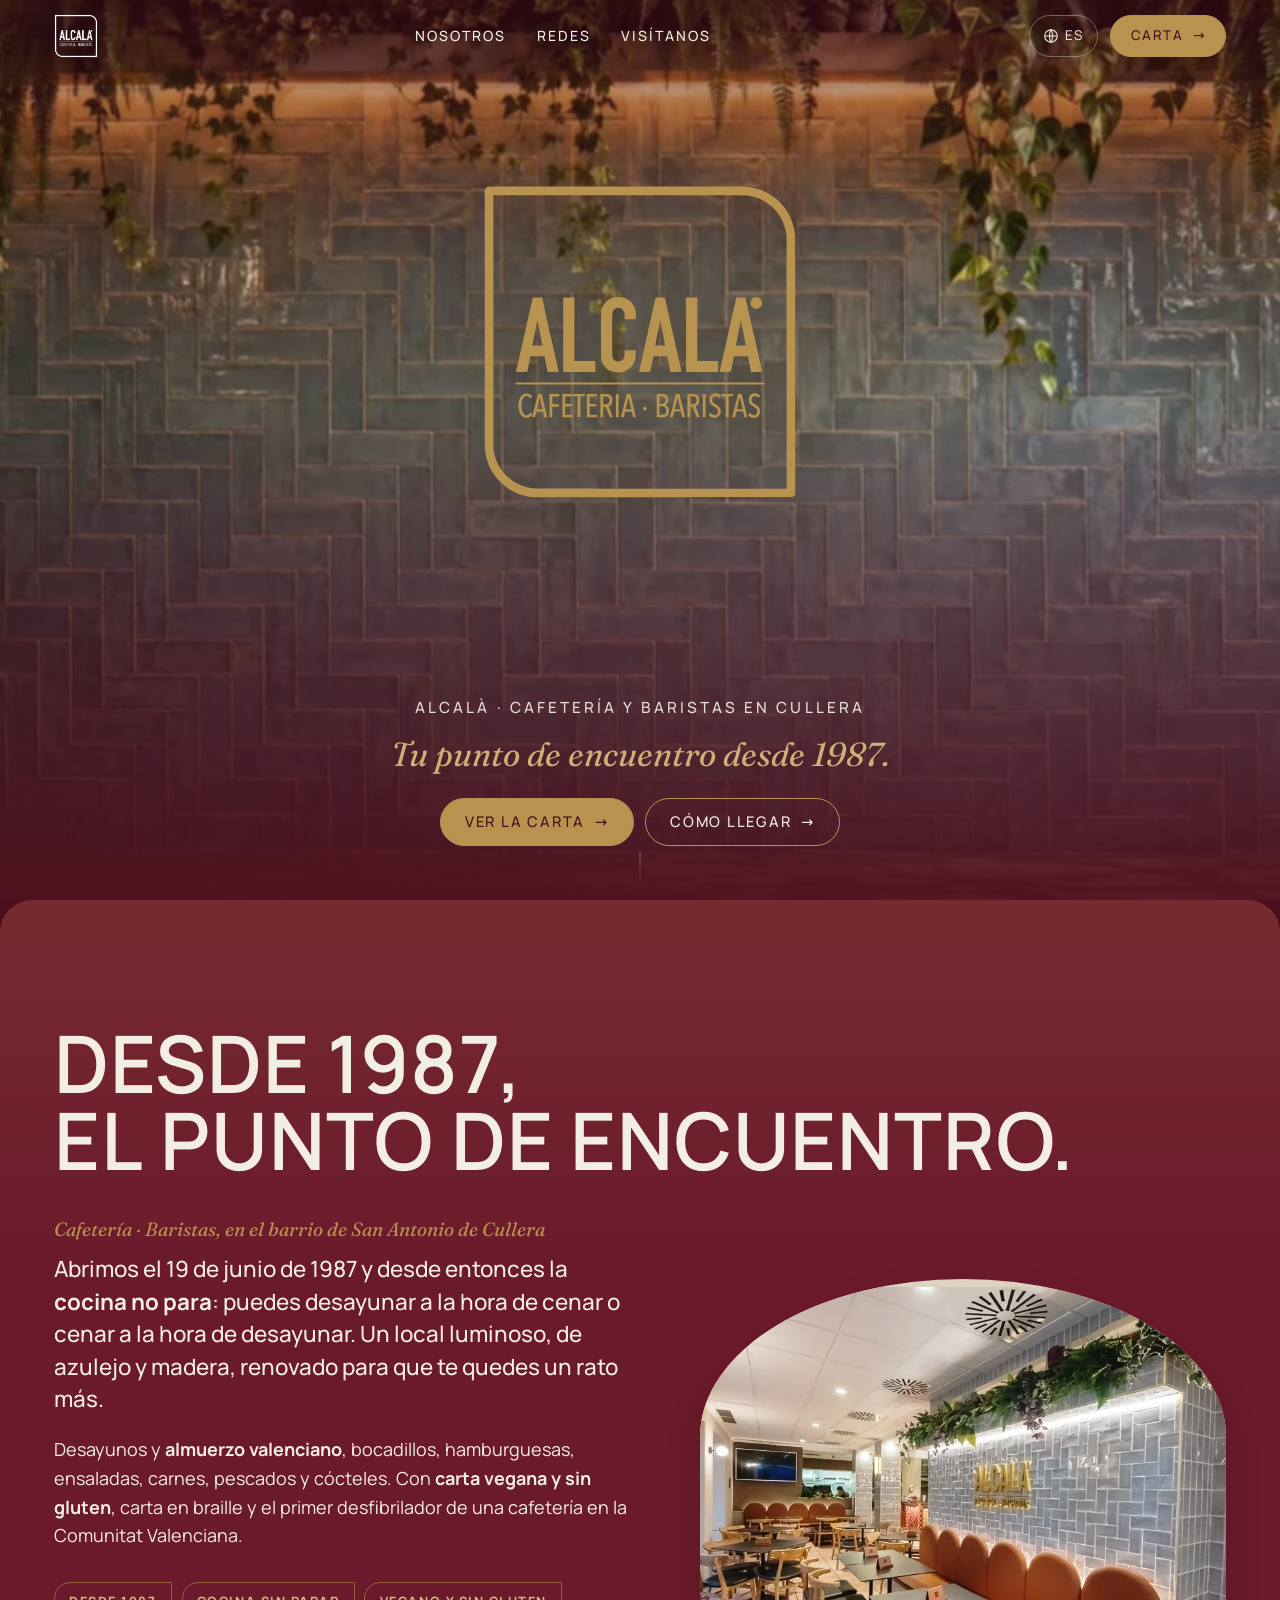
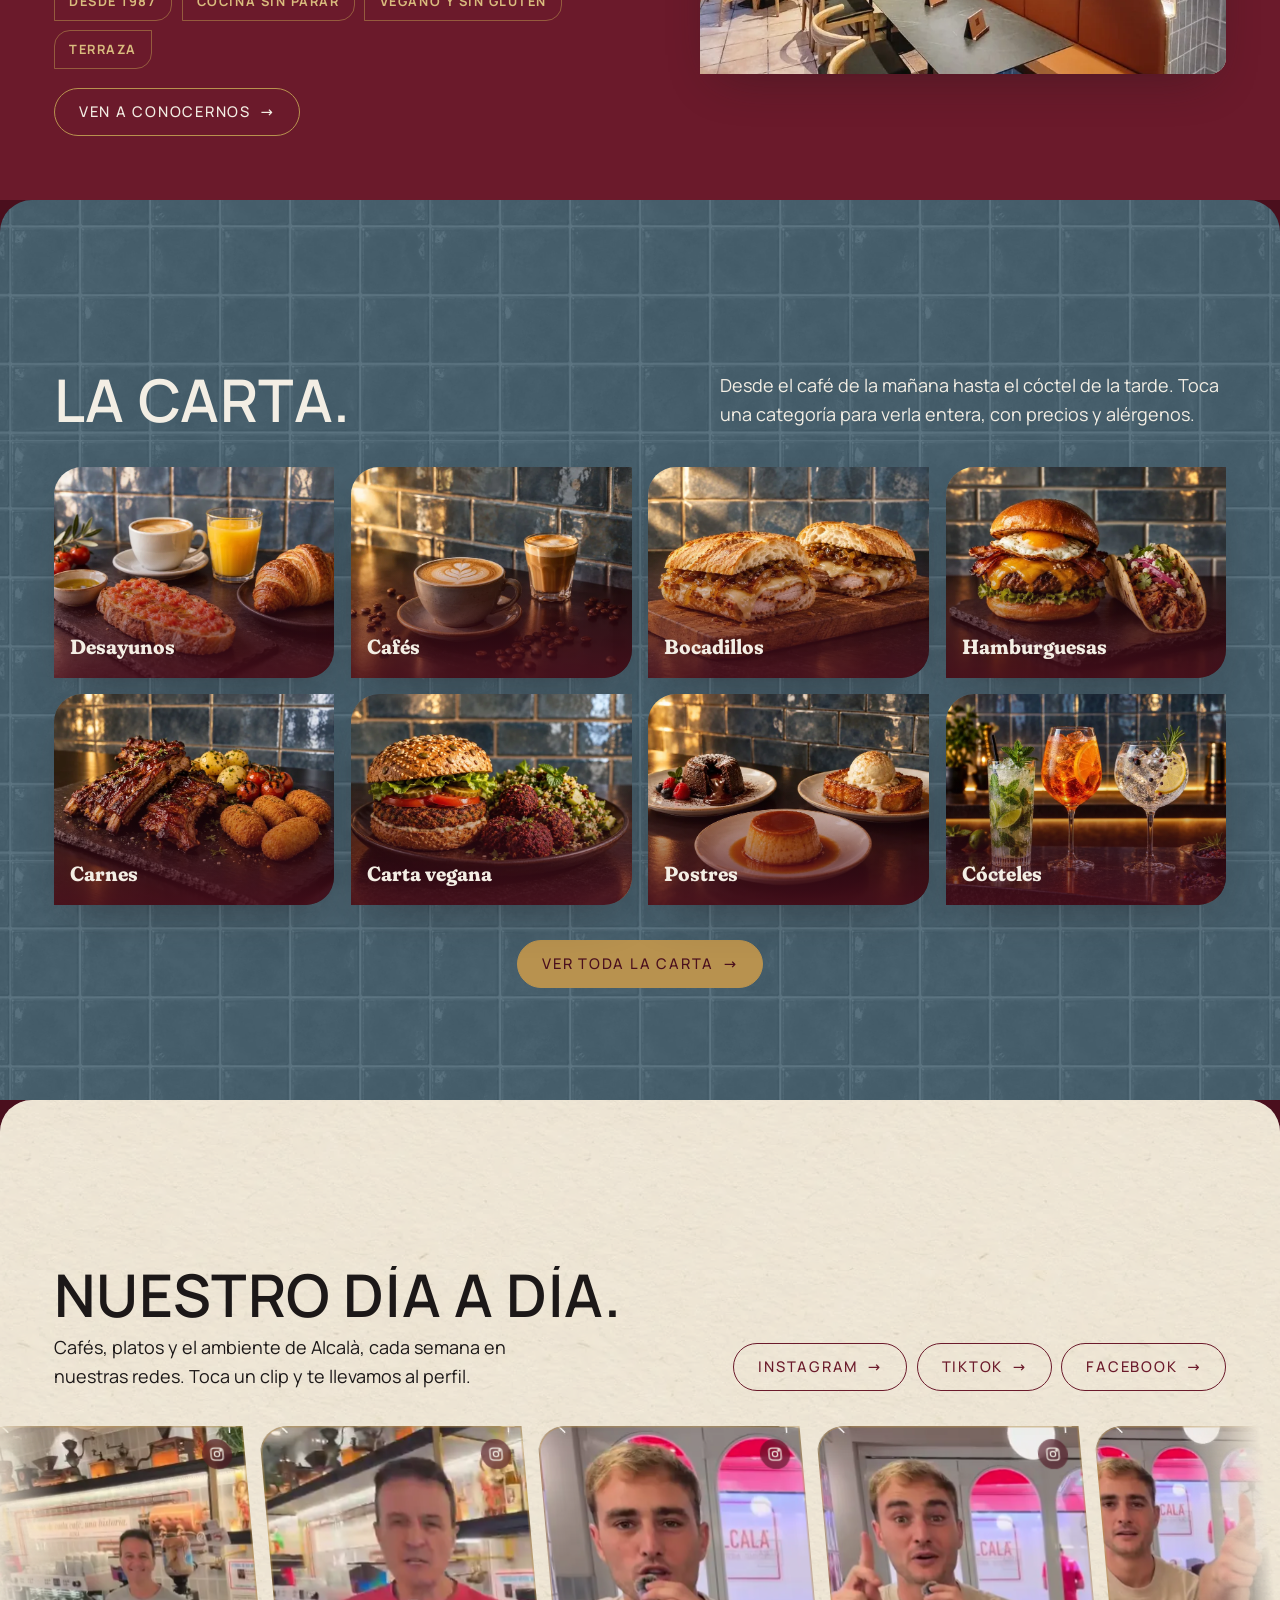
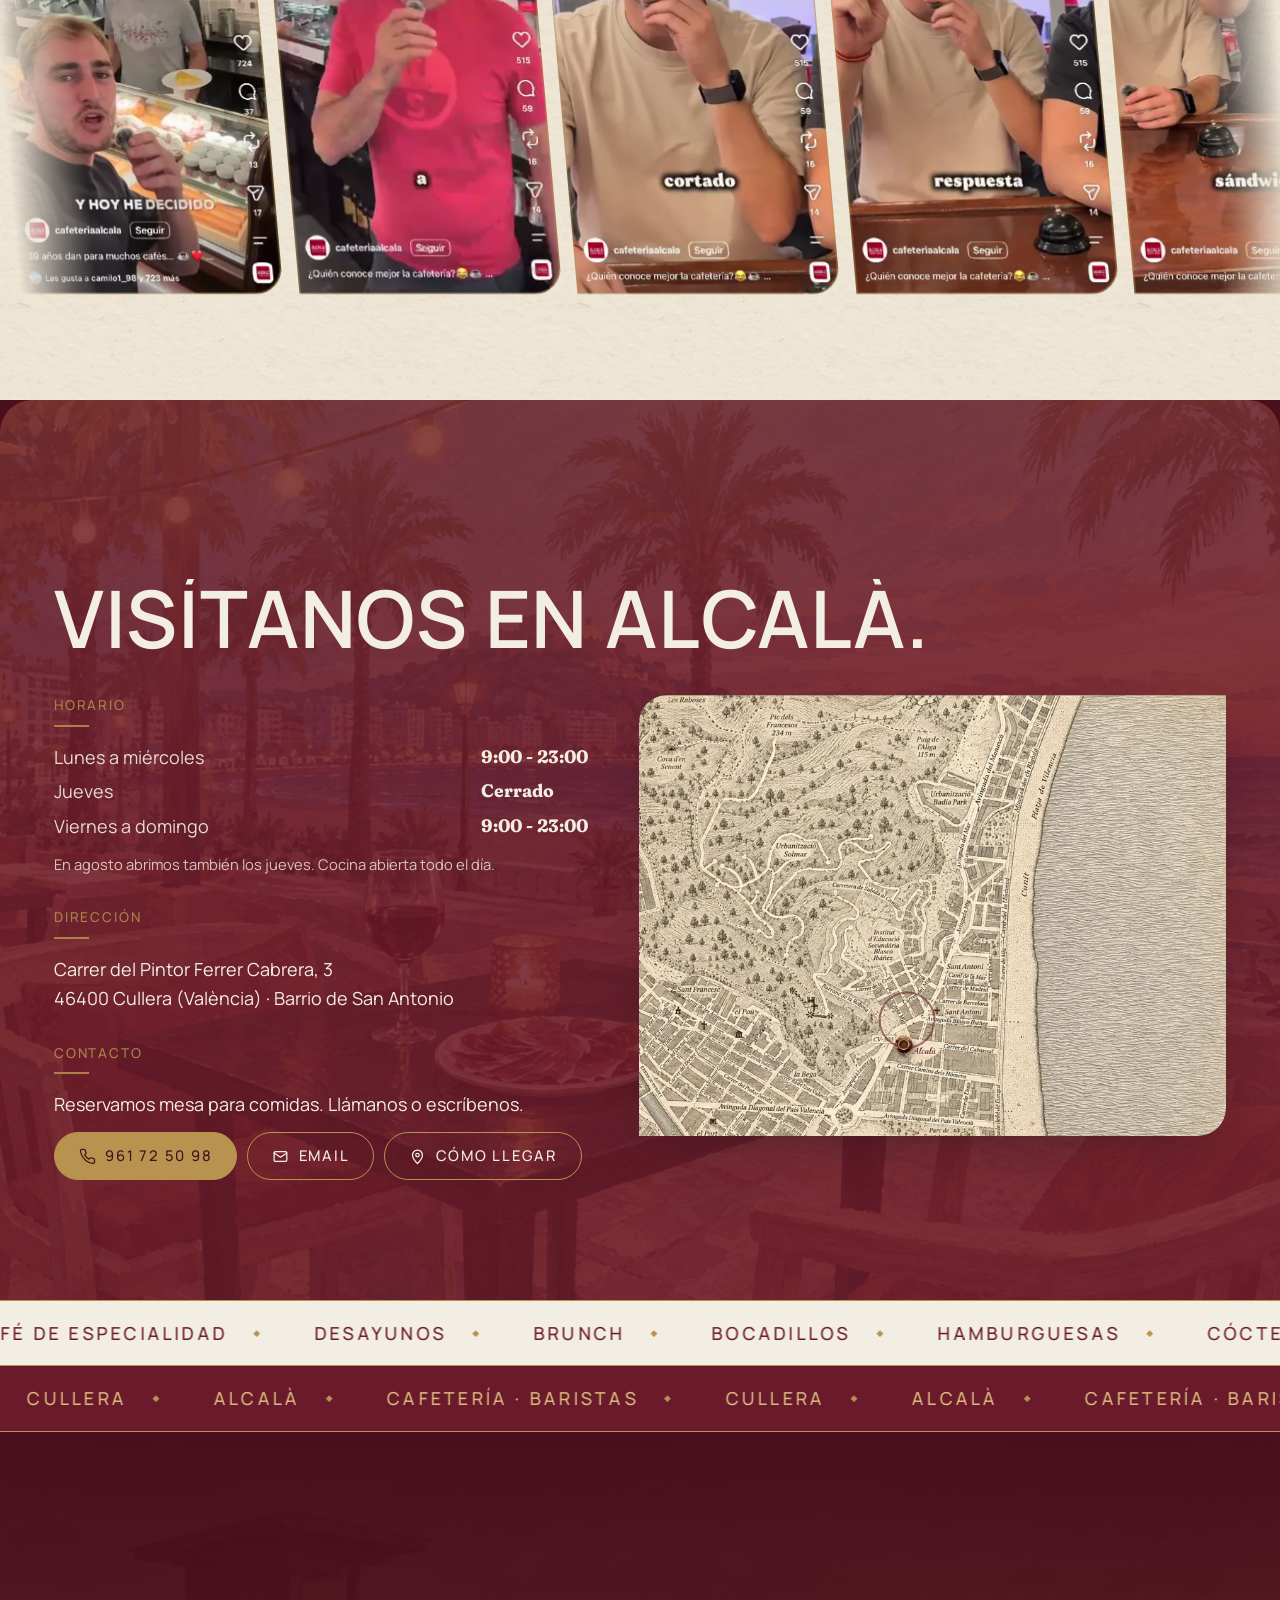
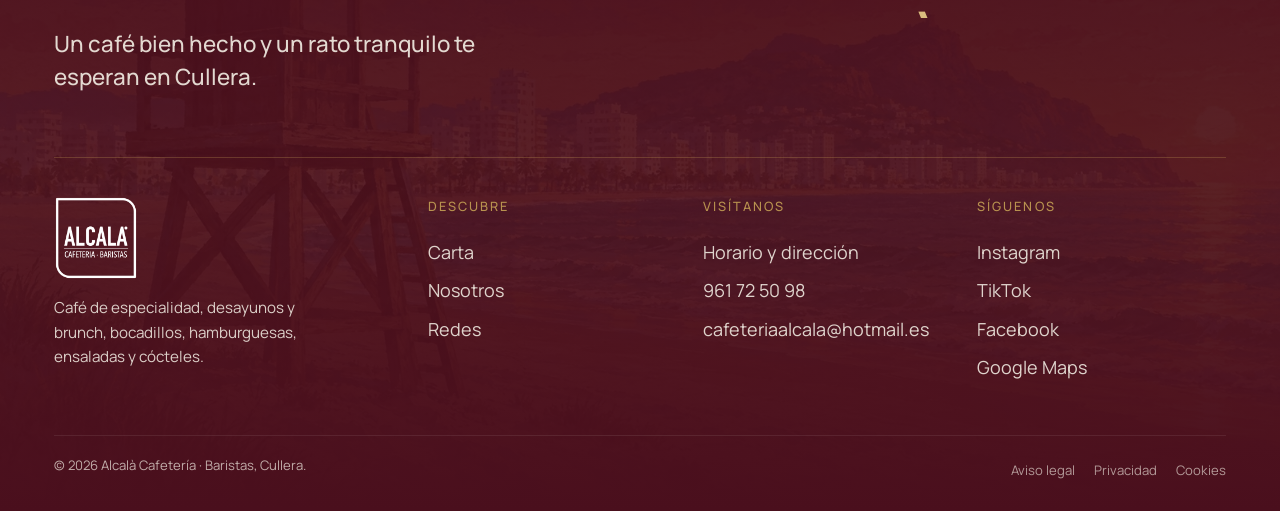
==== commit e2f14bf7: "Telón animado por piezas, mapa de 1900 con taza de café, panel /administracion funcional y sin curso" ====
--- a/site/index.html
+++ b/site/index.html
@@ -19,9 +19,8 @@
 <link rel="preload" href="lib/fonts/fraunces-latin.woff2" as="font" type="font/woff2" crossorigin>
 <link rel="preload" href="lib/fonts/manrope-latin.woff2" as="font" type="font/woff2" crossorigin>
 <link rel="stylesheet" href="lib/fonts/fuentes.css">
-<link rel="stylesheet" href="lib/leaflet/leaflet.css">
-<link rel="stylesheet" href="css/base.css?v=5">
-<link rel="stylesheet" href="css/portada.css?v=2">
+<link rel="stylesheet" href="css/base.css?v=6">
+<link rel="stylesheet" href="css/portada.css?v=3">
 <link rel="preload" href="media/logo.svg" as="image">
 <script type="application/ld+json">
 {"@context":"https://schema.org","@graph":[
@@ -42,9 +41,7 @@
 <!-- telón de entrada -->
 <div class="telon" id="telon" aria-hidden="true">
   <div class="telon__in">
-    <img src="media/logo-burdeos.webp" alt="" width="600" height="600" fetchpriority="high">
-    <span class="telon__barra"><i></i></span>
-    <span class="telon__frase">Cafetería · Baristas · Cullera</span>
+    <svg class="telon__logo" aria-hidden="true" xmlns="http://www.w3.org/2000/svg" viewBox="0 0 3334 3334" fill="currentColor" fill-rule="evenodd"><g class="lg-marco"><path d="M976.50 2677.31C810.76 2666.44 675.11 2535.55 657.51 2369.50C656.21 2357.24 656.02 2251.39 656.02 1516.00L656.02 676.50L658.35 671.50C660.94 665.96 667.28 659.69 672.86 657.15C676.23 655.62 737.10 655.48 1506.00 655.20C2084.25 654.99 2340.81 655.22 2353.04 655.97C2391.01 658.27 2425.75 665.76 2458.50 678.69C2581.28 727.18 2664.66 838.17 2676.97 969.50C2677.67 976.95 2678.00 1251.01 2678.00 1818.66L2678.00 2656.83L2674.75 2663.07C2671.22 2669.86 2665.01 2675.07 2658.18 2676.97C2654.83 2677.90 990.62 2678.24 976.50 2677.31ZM2622.00 1803.61C2622.00 1253.03 2621.67 981.82 2620.98 974.86C2612.76 891.70 2572.08 818.82 2506.18 769.21C2466.53 739.35 2421.33 721.14 2367.50 713.32C2356.18 711.68 2308.79 711.56 1533.74 711.28L711.99 710.98L712.29 1537.24C712.58 2306.23 712.72 2364.16 714.29 2373.00C720.79 2409.74 729.20 2436.23 742.95 2463.25C788.46 2552.71 876.48 2612.11 976.50 2620.85C982.09 2621.34 1347.33 2621.79 1804.25 2621.86L2622.00 2622.00L2622.00 1803.61Z"/></g><g class="lg-letras"><path class="lg-letra" style="--i:0" d="M861.34 1859.75C862.30 1855.87 969.00 1377.82 969.00 1377.40C969.00 1377.18 982.51 1377.00 999.03 1377.00C1022.23 1377.00 1029.17 1377.29 1029.55 1378.26C1029.81 1378.95 1054.25 1487.96 1083.85 1620.51L1137.67 1861.50L1101.68 1861.76C1081.89 1861.91 1065.52 1861.85 1065.31 1861.64C1065.00 1861.33 1048.28 1777.48 1045.59 1762.75L1044.91 1759.00L999.52 1759.00C957.16 1759.00 954.10 1759.12 953.61 1760.75C952.89 1763.16 934.00 1859.72 934.00 1860.98C934.00 1861.65 921.53 1862.00 897.39 1862.00L860.78 1862.00L861.34 1859.75ZM1031.00 1689.53C1031.00 1688.26 999.86 1528.29 999.36 1527.00C998.92 1525.87 967.11 1685.47 967.02 1689.25C967.01 1689.66 981.40 1690.00 999.00 1690.00C1016.60 1690.00 1031.00 1689.79 1031.00 1689.53Z"/><path class="lg-letra" style="--i:1" d="M1167.00 1619.50L1167.00 1377.00L1203.50 1377.00L1240.00 1377.00L1240.00 1583.50L1240.00 1790.00L1308.00 1790.00L1376.00 1790.00L1376.00 1826.00L1376.00 1862.00L1271.50 1862.00L1167.00 1862.00L1167.00 1619.50Z"/><path class="lg-letra" style="--i:2" d="M1513.00 1865.31C1505.99 1864.55 1492.33 1861.84 1485.50 1859.84C1451.83 1849.96 1423.85 1819.02 1416.54 1783.57C1413.23 1767.48 1412.90 1750.16 1413.28 1609.50C1413.68 1459.01 1413.45 1465.28 1419.06 1448.26C1436.78 1394.42 1490.92 1364.72 1551.57 1375.56C1586.68 1381.83 1615.26 1405.24 1629.97 1439.80C1637.55 1457.60 1639.99 1472.15 1639.99 1499.75L1640.00 1519.00L1603.50 1519.00L1567.00 1519.00L1567.00 1501.54C1567.00 1485.89 1566.75 1483.29 1564.61 1476.54C1559.87 1461.63 1550.75 1451.50 1538.78 1447.86C1523.15 1443.12 1503.96 1447.56 1496.35 1457.70C1492.78 1462.46 1488.56 1474.37 1487.04 1484.00C1486.38 1488.20 1486.02 1537.17 1486.02 1622.50C1486.04 1763.87 1485.95 1761.29 1490.99 1772.73C1492.15 1775.35 1494.23 1779.15 1495.63 1781.17C1506.79 1797.34 1541.16 1797.48 1555.97 1781.41C1564.89 1771.74 1567.00 1763.67 1567.00 1739.29L1567.00 1721.00L1603.50 1721.00L1640.00 1721.00L1639.99 1740.75C1639.99 1771.11 1637.17 1785.16 1627.28 1804.31C1610.53 1836.75 1578.55 1860.20 1544.64 1864.92C1537.31 1865.94 1520.78 1866.14 1513.00 1865.31Z"/><path class="lg-letra" style="--i:3" d="M1661.34 1859.75C1661.64 1858.51 1685.79 1750.40 1715.01 1619.50C1744.22 1488.60 1768.37 1380.49 1768.67 1379.25L1769.22 1377.00L1799.14 1377.00C1822.16 1377.00 1829.17 1377.29 1829.54 1378.25C1829.80 1378.94 1854.24 1487.95 1883.84 1620.50L1937.66 1861.50L1901.67 1861.76C1881.88 1861.91 1865.51 1861.85 1865.30 1861.63C1865.08 1861.41 1860.37 1838.23 1854.83 1810.12L1844.75 1759.00L1799.44 1759.00C1757.16 1759.00 1754.10 1759.12 1753.61 1760.75C1752.89 1763.16 1734.00 1859.72 1734.00 1860.98C1734.00 1861.65 1721.53 1862.00 1697.39 1862.00L1660.78 1862.00L1661.34 1859.75ZM1830.60 1687.25C1830.29 1685.74 1823.26 1649.40 1814.98 1606.50C1806.71 1563.60 1799.67 1527.83 1799.35 1527.00C1798.92 1525.87 1767.10 1685.50 1767.02 1689.25C1767.01 1689.66 1781.44 1690.00 1799.08 1690.00L1831.16 1690.00L1830.60 1687.25Z"/><path class="lg-letra" style="--i:4" d="M1967.00 1619.50L1967.00 1377.00L2003.50 1377.00L2040.00 1377.00L2040.00 1583.50L2040.00 1790.00L2108.00 1790.00L2176.00 1790.00L2176.00 1826.00L2176.00 1862.00L2071.50 1862.00L1967.00 1862.00L1967.00 1619.50Z"/><path class="lg-letra" style="--i:5" d="M2186.34 1859.75C2186.64 1858.51 2210.34 1752.42 2239.01 1624.00C2267.67 1495.58 2291.81 1387.46 2292.64 1383.75L2294.16 1377.00L2324.11 1377.00C2347.15 1377.00 2354.17 1377.29 2354.54 1378.25C2354.80 1378.94 2379.23 1487.95 2408.84 1620.50L2462.66 1861.50L2426.68 1861.76C2406.88 1861.91 2390.51 1861.85 2390.30 1861.63C2390.08 1861.41 2385.37 1838.23 2379.83 1810.12L2369.75 1759.00L2324.44 1759.00C2282.16 1759.00 2279.10 1759.12 2278.61 1760.75C2277.89 1763.16 2259.00 1859.72 2259.00 1860.98C2259.00 1861.65 2246.53 1862.00 2222.39 1862.00L2185.78 1862.00L2186.34 1859.75ZM2355.71 1687.75C2355.43 1686.51 2348.34 1649.95 2339.97 1606.50C2331.59 1563.05 2324.46 1527.19 2324.12 1526.81C2323.78 1526.42 2316.56 1561.97 2308.08 1605.81C2299.59 1649.64 2292.45 1686.51 2292.21 1687.75L2291.77 1690.00L2323.99 1690.00L2356.22 1690.00L2355.71 1687.75ZM2413.29 1449.61C2384.42 1440.15 2376.96 1404.05 2399.72 1384.02C2406.53 1378.02 2413.67 1375.58 2424.50 1375.55C2432.56 1375.53 2434.20 1375.86 2440.22 1378.70C2448.29 1382.50 2454.82 1388.90 2458.69 1396.78C2461.23 1401.95 2461.50 1403.52 2461.50 1413.00C2461.50 1422.59 2461.25 1424.02 2458.56 1429.49C2454.79 1437.17 2448.03 1443.89 2440.50 1447.46C2433.29 1450.87 2420.26 1451.90 2413.29 1449.61Z"/></g><path class="lg-barra" d="M857.00 1942.00C855.89 1940.89 855.00 1938.67 855.00 1937.00C855.00 1935.33 855.89 1933.11 857.00 1932.00C859.00 1930.00 860.33 1930.00 1667.00 1930.00C2473.67 1930.00 2475.00 1930.00 2477.00 1932.00C2478.11 1933.11 2479.00 1935.33 2479.00 1937.00C2479.00 1938.67 2478.11 1940.89 2477.00 1942.00C2475.00 1944.00 2473.67 1944.00 1667.00 1944.00C860.33 1944.00 859.00 1944.00 857.00 1942.00Z"/><g class="lg-sub"><path d="M917.00 2159.46C891.31 2152.27 876.01 2122.99 876.01 2081.00C876.01 2040.73 890.00 2012.43 914.36 2003.41C921.13 2000.91 936.30 2000.92 943.50 2003.44C950.95 2006.04 957.76 2010.75 962.18 2016.35L966.12 2021.33L959.90 2027.60L953.69 2033.87L950.91 2030.04C945.33 2022.34 937.78 2018.48 928.50 2018.59C916.13 2018.74 906.53 2027.23 900.51 2043.32C892.21 2065.54 893.35 2103.19 902.94 2123.68C914.26 2147.88 937.55 2150.61 952.65 2129.50L954.79 2126.50L958.48 2130.00C960.51 2131.93 963.08 2134.76 964.19 2136.30L966.21 2139.10L963.45 2143.07C959.32 2149.03 953.47 2153.89 946.45 2157.17C938.51 2160.89 925.66 2161.89 917.00 2159.46Z"/><path d="M965.00 2155.90C965.00 2155.02 995.46 2034.20 1002.11 2008.72L1003.09 2004.94L1014.66 2005.22L1026.23 2005.50L1029.56 2019.00C1031.39 2026.42 1039.82 2060.51 1048.30 2094.75L1063.70 2157.00L1054.05 2157.00L1044.39 2157.00L1039.95 2138.75L1035.50 2120.50L1014.01 2120.50L992.51 2120.50L987.92 2138.50L983.33 2156.50L974.16 2156.79C967.64 2156.99 965.00 2156.74 965.00 2155.90ZM1032.00 2103.75C1032.01 2101.82 1014.58 2027.09 1014.21 2027.46C1013.81 2027.86 996.00 2102.80 996.00 2104.08C996.00 2104.61 1003.73 2105.00 1014.00 2105.00C1027.73 2105.00 1032.00 2104.70 1032.00 2103.75Z"/><path d="M1078.00 2081.00L1078.00 2005.00L1109.50 2005.00L1141.00 2005.00L1141.00 2013.50L1141.00 2022.00L1118.48 2022.00L1095.97 2022.00L1096.23 2046.75L1096.50 2071.50L1117.25 2071.77L1138.00 2072.04L1138.00 2080.02L1138.00 2088.00L1117.00 2088.00L1096.00 2088.00L1096.00 2122.50L1096.00 2157.00L1087.00 2157.00L1078.00 2157.00L1078.00 2081.00Z"/><path d="M1162.00 2081.00L1162.00 2005.00L1193.50 2005.00L1225.00 2005.00L1225.00 2012.98L1225.00 2020.96L1202.25 2021.23L1179.50 2021.50L1179.23 2045.75L1178.96 2070.00L1200.48 2070.00L1222.00 2070.00L1222.00 2077.98L1222.00 2085.96L1200.75 2086.23L1179.50 2086.50L1179.50 2113.50L1179.50 2140.50L1203.25 2140.77L1227.00 2141.04L1227.00 2149.02L1227.00 2157.00L1194.50 2157.00L1162.00 2157.00L1162.00 2081.00Z"/><path d="M1261.00 2089.00L1261.00 2021.00L1246.50 2021.00L1232.00 2021.00L1232.00 2013.00L1232.00 2005.00L1270.00 2005.00L1308.00 2005.00L1308.00 2013.00L1308.00 2021.00L1293.50 2021.00L1279.00 2021.00L1279.00 2089.00L1279.00 2157.00L1270.00 2157.00L1261.00 2157.00L1261.00 2089.00Z"/><path d="M1321.00 2081.00L1321.00 2005.00L1353.00 2005.00L1385.00 2005.00L1385.00 2012.98L1385.00 2020.96L1362.25 2021.23L1339.50 2021.50L1339.23 2045.75L1338.96 2070.00L1360.48 2070.00L1382.00 2070.00L1382.00 2077.98L1382.00 2085.96L1360.75 2086.23L1339.50 2086.50L1339.50 2113.50L1339.50 2140.50L1363.25 2140.77L1387.00 2141.04L1387.00 2149.02L1387.00 2157.00L1354.00 2157.00L1321.00 2157.00L1321.00 2081.00Z"/><path d="M1409.00 2080.92L1409.00 2004.85L1434.25 2005.17L1459.50 2005.50L1465.79 2008.41C1478.92 2014.47 1485.85 2025.92 1486.75 2043.00C1487.79 2063.03 1479.79 2078.48 1465.56 2083.88L1461.18 2085.54L1475.59 2121.01C1483.52 2140.52 1490.00 2156.60 1490.00 2156.74C1490.00 2156.88 1485.57 2157.00 1480.16 2157.00L1470.31 2157.00L1458.55 2126.75C1452.07 2110.11 1445.95 2094.57 1444.93 2092.21L1443.07 2087.91L1435.29 2088.21L1427.50 2088.50L1427.24 2122.75L1426.97 2157.00L1417.99 2157.00L1409.00 2157.00L1409.00 2080.92ZM1454.78 2071.45C1463.42 2067.84 1468.11 2060.28 1468.79 2048.88C1469.51 2036.83 1465.58 2027.90 1457.75 2023.83C1454.16 2021.96 1451.45 2021.55 1440.25 2021.19L1427.00 2020.77L1427.00 2046.88L1427.00 2073.00L1439.03 2073.00C1447.65 2073.00 1452.12 2072.56 1454.78 2071.45Z"/><path d="M1510.00 2081.00L1510.00 2005.00L1519.00 2005.00L1528.00 2005.00L1528.00 2081.00L1528.00 2157.00L1519.00 2157.00L1510.00 2157.00L1510.00 2081.00Z"/><path d="M1542.51 2155.79C1542.77 2155.08 1551.32 2121.65 1561.52 2081.50C1571.71 2041.35 1580.30 2007.71 1580.59 2006.75C1581.07 2005.22 1582.55 2005.00 1592.53 2005.00L1603.92 2005.00L1604.92 2008.75C1608.11 2020.77 1641.00 2154.84 1641.00 2155.82C1641.00 2156.64 1638.20 2157.00 1631.72 2157.00L1622.45 2157.00L1617.93 2138.75L1613.41 2120.50L1591.95 2120.50L1570.50 2120.50L1565.93 2138.50L1561.36 2156.50L1551.70 2156.79C1544.16 2157.01 1542.14 2156.79 1542.51 2155.79ZM1610.03 2104.25C1610.13 2101.80 1592.48 2028.14 1591.94 2028.75C1591.24 2029.55 1573.99 2101.64 1574.00 2103.75C1574.00 2105.15 1609.97 2105.65 1610.03 2104.25Z"/><path d="M1776.00 2080.98L1776.00 2004.84L1799.75 2005.21C1821.59 2005.55 1823.96 2005.76 1829.20 2007.84C1836.75 2010.84 1844.20 2017.67 1847.70 2024.80C1850.31 2030.12 1850.50 2031.33 1850.50 2043.00C1850.50 2054.57 1850.30 2055.91 1847.79 2061.00C1844.90 2066.86 1841.33 2071.19 1836.55 2074.64L1833.61 2076.76L1837.67 2078.83C1843.37 2081.74 1850.49 2090.05 1853.07 2096.80C1855.82 2103.99 1856.80 2119.42 1855.01 2127.13C1852.23 2139.05 1844.92 2148.25 1834.16 2153.35L1827.50 2156.50L1801.75 2156.81L1776.00 2157.12L1776.00 2080.98ZM1822.46 2139.36C1832.30 2136.01 1838.00 2126.70 1838.00 2114.00C1838.00 2105.00 1835.55 2098.46 1830.17 2093.08C1824.11 2087.02 1818.98 2085.50 1804.50 2085.50L1793.50 2085.50L1793.23 2113.25L1792.97 2141.00L1805.31 2141.00C1814.13 2141.00 1819.02 2140.53 1822.46 2139.36ZM1821.96 2066.99C1837.64 2058.22 1837.86 2031.50 1822.32 2023.88C1818.23 2021.88 1815.64 2021.46 1805.25 2021.16L1793.00 2020.79L1793.00 2045.50L1793.00 2070.21L1805.25 2069.85C1816.06 2069.53 1818.02 2069.19 1821.96 2066.99Z"/><path d="M1862.23 2155.75C1862.48 2155.06 1871.19 2120.87 1881.59 2079.76L1900.50 2005.02L1912.25 2005.01C1918.71 2005.00 1924.00 2005.27 1924.00 2005.60C1924.00 2005.94 1932.33 2039.93 1942.50 2081.13C1952.67 2122.34 1961.00 2156.27 1961.00 2156.53C1961.00 2156.79 1956.76 2157.00 1951.57 2157.00C1943.45 2157.00 1942.06 2156.76 1941.61 2155.25C1941.32 2154.29 1939.70 2147.65 1938.01 2140.50C1936.32 2133.35 1934.48 2125.81 1933.93 2123.75L1932.92 2120.00L1911.60 2120.00L1890.28 2120.00L1885.49 2138.50L1880.69 2157.00L1871.24 2157.00C1864.10 2157.00 1861.90 2156.69 1862.23 2155.75ZM1929.78 2103.25C1929.53 2102.29 1925.58 2085.30 1921.02 2065.50C1916.45 2045.70 1912.42 2029.16 1912.05 2028.74C1911.69 2028.33 1907.41 2044.75 1902.55 2065.24C1897.69 2085.73 1893.51 2103.06 1893.25 2103.75C1892.89 2104.72 1896.95 2105.00 1911.51 2105.00C1928.85 2105.00 1930.20 2104.87 1929.78 2103.25Z"/><path d="M1976.00 2080.92L1976.00 2004.85L2000.75 2005.24C2028.43 2005.67 2030.63 2006.10 2039.50 2012.79C2043.32 2015.67 2045.44 2018.41 2048.50 2024.41L2052.50 2032.25L2052.50 2045.93L2052.50 2059.60L2048.72 2067.25C2044.56 2075.68 2039.49 2080.78 2032.38 2083.70C2029.97 2084.69 2028.01 2085.77 2028.00 2086.10C2028.00 2086.43 2034.06 2101.66 2041.46 2119.94C2048.86 2138.22 2055.19 2154.03 2055.53 2155.09C2056.10 2156.88 2055.53 2157.00 2046.32 2156.99L2036.50 2156.98L2023.10 2122.49L2009.71 2088.00L2001.85 2088.00L1994.00 2088.00L1994.00 2122.50L1994.00 2157.00L1985.00 2157.00L1976.00 2157.00L1976.00 2080.92ZM2020.10 2071.85C2029.60 2068.63 2034.17 2061.63 2034.81 2049.33C2035.39 2038.26 2033.81 2032.76 2028.50 2027.45C2023.34 2022.29 2018.56 2021.00 2004.56 2021.00L1994.00 2021.00L1994.00 2047.00L1994.00 2073.00L2005.35 2073.00C2011.59 2073.00 2018.23 2072.48 2020.10 2071.85Z"/><path d="M2076.00 2081.00L2076.00 2005.00L2085.00 2005.00L2094.00 2005.00L2094.00 2081.00L2094.00 2157.00L2085.00 2157.00L2076.00 2157.00L2076.00 2081.00Z"/><path d="M2141.34 2159.64C2138.49 2158.92 2133.63 2157.04 2130.52 2155.47C2124.79 2152.57 2115.00 2143.88 2115.00 2141.69C2115.00 2141.04 2117.46 2137.80 2120.46 2134.50L2125.91 2128.50L2128.53 2131.75C2133.73 2138.21 2145.30 2144.01 2152.93 2143.99C2166.18 2143.97 2176.11 2131.21 2174.73 2116.00C2173.69 2104.51 2166.31 2096.21 2148.96 2087.00C2130.70 2077.31 2122.19 2066.88 2119.76 2051.21C2116.59 2030.75 2126.87 2010.31 2143.45 2004.10C2159.43 1998.13 2179.52 2002.09 2189.56 2013.19L2193.08 2017.09L2191.07 2019.63C2189.97 2021.03 2187.44 2023.99 2185.44 2026.20L2181.80 2030.23L2177.07 2025.57C2163.66 2012.36 2143.48 2017.23 2138.34 2034.90C2136.38 2041.65 2136.99 2050.10 2139.84 2055.68C2142.83 2061.54 2150.30 2067.73 2161.97 2074.00C2181.96 2084.75 2191.40 2096.91 2192.63 2113.50C2194.10 2133.32 2185.84 2149.52 2170.38 2157.13C2162.90 2160.82 2150.24 2161.91 2141.34 2159.64Z"/><path d="M2226.00 2089.00L2226.00 2021.00L2212.00 2021.00L2198.00 2021.00L2198.00 2013.00L2198.00 2005.00L2235.50 2005.00L2273.00 2005.00L2273.00 2013.00L2273.00 2021.00L2258.50 2021.00L2244.00 2021.00L2244.00 2089.00L2244.00 2157.00L2235.00 2157.00L2226.00 2157.00L2226.00 2089.00Z"/><path d="M2267.21 2155.75C2267.45 2155.06 2276.16 2120.86 2286.57 2079.75L2305.50 2005.00L2317.03 2005.00L2328.57 2005.00L2346.81 2078.75C2356.84 2119.31 2365.32 2153.51 2365.64 2154.75C2366.22 2156.97 2366.10 2157.00 2356.66 2157.00L2347.08 2157.00L2346.07 2153.25C2345.52 2151.19 2343.67 2143.65 2341.97 2136.50C2340.26 2129.35 2338.64 2122.71 2338.37 2121.75C2337.91 2120.15 2335.99 2120.00 2316.47 2120.00L2295.08 2120.00L2294.09 2123.75C2293.54 2125.81 2291.44 2134.14 2289.42 2142.25L2285.75 2157.00L2276.27 2157.00C2269.12 2157.00 2266.89 2156.69 2267.21 2155.75ZM2334.51 2102.75C2334.21 2101.51 2330.16 2084.12 2325.50 2064.10C2320.85 2044.08 2316.91 2027.57 2316.75 2027.42C2316.60 2027.27 2312.47 2044.10 2307.57 2064.82C2302.68 2085.54 2298.47 2103.06 2298.23 2103.75C2297.88 2104.72 2301.94 2105.00 2316.41 2105.00L2335.04 2105.00L2334.51 2102.75Z"/><path d="M2397.34 2159.63C2389.32 2157.60 2381.28 2153.06 2375.34 2147.21L2369.91 2141.87L2375.06 2135.93C2377.89 2132.66 2380.63 2129.73 2381.15 2129.41C2381.67 2129.09 2383.89 2130.86 2386.08 2133.36C2393.16 2141.40 2405.57 2145.54 2414.98 2143.01C2421.29 2141.31 2427.31 2135.06 2429.39 2128.06C2434.48 2110.93 2427.27 2098.82 2404.97 2087.00C2384.37 2076.08 2375.00 2062.68 2375.00 2044.13C2375.00 2015.71 2396.73 1997.02 2424.00 2001.98C2432.06 2003.45 2440.92 2008.06 2445.57 2013.20L2449.09 2017.11L2445.16 2021.80C2437.70 2030.71 2438.02 2030.61 2432.95 2025.45C2420.31 2012.57 2399.57 2017.25 2394.56 2034.12C2391.72 2043.67 2392.94 2052.30 2398.15 2059.56C2401.24 2063.86 2408.76 2069.17 2420.86 2075.59C2441.87 2086.74 2451.45 2104.34 2448.17 2125.75C2445.84 2140.98 2436.75 2153.26 2424.25 2158.07C2417.22 2160.77 2404.69 2161.50 2397.34 2159.63Z"/><path d="M1691.66 2110.95C1687.97 2108.04 1686.35 2102.11 1687.87 2097.05C1690.44 2088.45 1700.22 2086.02 1706.60 2092.40C1709.59 2095.39 1710.00 2096.42 1710.00 2101.00C1710.00 2105.58 1709.59 2106.61 1706.60 2109.60C1702.42 2113.78 1695.99 2114.36 1691.66 2110.95Z"/></g></svg>
   </div>
 </div>
 
@@ -196,9 +193,16 @@
             </div>
           </div>
         </div>
-        <div class="foto visita__mapa rv" style="--d:.15s">
-          <div id="mapa" role="img" aria-label="Mapa de Alcalà en el Carrer del Pintor Ferrer Cabrera 3, Cullera"></div>
-        </div>
+        <figure class="foto visita__mapa rv" style="--d:.15s">
+          <a class="mapa" href="https://www.google.com/maps/dir/?api=1&destination=39.16436,-0.24564" target="_blank" rel="noopener" aria-label="Mapa clásico de Cullera con la cafetería marcada; abre cómo llegar en Google Maps">
+            <picture>
+              <source media="(max-width:640px)" srcset="media/fotos/mapa-clasico-movil.webp">
+              <img src="media/fotos/mapa-clasico.webp" alt="Plano de Cullera de estilo 1900 en blanco y negro: la taza de café en color marca Alcalà, en el barrio de San Antonio junto a la playa" width="1400" height="1045" loading="lazy">
+            </picture>
+            <span class="mapa__halo" aria-hidden="true"></span>
+            <span class="mapa__nota">Toca para abrir cómo llegar</span>
+          </a>
+        </figure>
       </div>
     </div>
   </section>
@@ -275,24 +279,7 @@
 </script>
 <script src="js/hero.js?v=6" defer></script>
 <script src="lib/lenis.min.js" defer></script>
-<script src="lib/leaflet/leaflet.js" defer></script>
-<script src="js/base.js?v=2" defer></script>
+<script src="js/base.js?v=3" defer></script>
 <script src="js/portada.js?v=2" defer></script>
-<script>
-/* mapa: se monta cuando la sección asoma (Leaflet + teselas de OpenStreetMap) */
-addEventListener('load', function(){
-  var el = document.getElementById('mapa'); if(!el || !window.L) return;
-  var POS = [39.16436, -0.24564];
-  function montar(){
-    var map = L.map(el, { scrollWheelZoom: false, zoomControl: true, attributionControl: true }).setView(POS, 16);
-    L.tileLayer('https://tile.openstreetmap.org/{z}/{x}/{y}.png', { maxZoom: 19, attribution: '&copy; <a href="https://www.openstreetmap.org/copyright">OpenStreetMap</a>' }).addTo(map);
-    var icono = L.divIcon({ className: 'pin', html: '<i></i><span>Alcalà</span>', iconSize: [44, 60], iconAnchor: [22, 58] });
-    L.marker(POS, { icon: icono }).addTo(map).bindPopup('<b>Alcalà · Cafetería Baristas</b><br>Carrer del Pintor Ferrer Cabrera, 3');
-    setTimeout(function(){ map.invalidateSize(); }, 400);
-  }
-  if('IntersectionObserver' in window){ var io = new IntersectionObserver(function(es){ if(es[0].isIntersecting){ io.disconnect(); montar(); } }, { rootMargin: '300px' }); io.observe(el); }
-  else montar();
-});
-</script>
 </body>
 </html>
--- a/site/css/base.css
+++ b/site/css/base.css
@@ -165,7 +165,8 @@
 .idiomas-fila a{ font-family:var(--ff-ui); letter-spacing:.1em; font-size:.84rem; padding:.45rem .8rem; border:1.5px solid rgba(243,238,228,.3); border-radius:var(--r-boton) }
 .idiomas-fila a[aria-current]{ background:var(--oro); border-color:var(--oro); color:var(--burdeos-2) }
 
-/* ====================== telón de entrada ====================== */
+/* ====================== telón de entrada ======================
+   Secuencia (2,5 s): las letras de ALCALÁ una a una · la raya · «CAFETERIA · BARISTAS» · el marco entra con zoom · se abre. */
 .telon{
   position:fixed; inset:0; z-index:500; background:var(--hueso); color:var(--burdeos); display:grid; place-items:center;
   pointer-events:none; clip-path:inset(0 0 0 0); transition:clip-path 1s var(--telon);
@@ -173,12 +174,18 @@
 .telon::before{ content:""; position:absolute; inset:0; background:url(../media/texturas/papel.webp) center/520px; opacity:.5; mix-blend-mode:multiply }
 .telon.fuera{ clip-path:inset(0 0 100% 0) }
 .telon.quitado{ display:none }
-.telon__in{ position:relative; display:grid; justify-items:center; gap:1.2rem; animation:telonLogo .9s var(--lento) both }
-@keyframes telonLogo{ from{ opacity:0; transform:translateY(16px) scale(.96) } }
-.telon__in img{ width:clamp(120px,18vw,170px); height:auto }
-.telon__barra{ width:clamp(120px,18vw,170px); height:2px; background:rgba(107,26,43,.18); overflow:hidden }
-.telon__barra i{ display:block; height:100%; background:var(--oro); transform:scaleX(var(--carga,0)); transform-origin:left; transition:transform .25s linear }
-.telon__frase{ font-family:var(--ff-detalle); font-style:italic; font-size:1.1rem; color:var(--burdeos) }
+.telon__in{ position:relative }
+.telon__logo{ width:clamp(220px,34vw,360px); height:auto; overflow:visible; color:var(--burdeos) }
+.telon__logo .lg-letra, .telon__logo .lg-barra, .telon__logo .lg-sub, .telon__logo .lg-marco{ transform-box:fill-box; transform-origin:50% 50% }
+.telon__logo .lg-letra{ opacity:0; transform:translateY(14%); animation:lgLetra .45s var(--lento) both; animation-delay:calc(.2s + var(--i,0) * .13s) }
+.telon__logo .lg-barra{ transform-origin:0 50%; transform:scaleX(0); animation:lgBarra .35s var(--lento) 1.1s both }
+.telon__logo .lg-sub{ opacity:0; transform:translateY(20%); animation:lgSub .4s var(--lento) 1.4s both }
+.telon__logo .lg-marco{ opacity:0; transform:scale(1.22); animation:lgMarco .6s var(--lento) 1.75s both }
+@keyframes lgLetra{ to{ opacity:1; transform:none } }
+@keyframes lgBarra{ to{ transform:scaleX(1) } }
+@keyframes lgSub{ to{ opacity:1; transform:none } }
+@keyframes lgMarco{ to{ opacity:1; transform:none } }
+.telon--rapido .telon__logo *{ animation:none !important; opacity:1 !important; transform:none !important }
 
 /* ====================== hero ====================== */
 .hero{
@@ -303,23 +310,3 @@
   .lamina{ transform:none }
   .hero__scroll{ display:none }
 }
-
-/* cursor con grano de café (solo con ratón) */
-@media (hover:hover) and (pointer:fine){
-  :root{
-    --raton:url("data:image/svg+xml,%3Csvg xmlns='http://www.w3.org/2000/svg' width='30' height='30' viewBox='0 0 30 30'%3E%3Cg transform='translate(15 15) rotate(-40)'%3E%3Cellipse rx='7.5' ry='11.5' fill='%236B1A2B' stroke='%23F3EEE4' stroke-width='1.6'/%3E%3Cpath d='M.5 -10.5 C4.5 -5 -4.5 4 -.5 10.5' fill='none' stroke='%23F3EEE4' stroke-width='1.7' stroke-linecap='round'/%3E%3C/g%3E%3C/svg%3E") 6 6, auto;
-    --raton-pulsa:url("data:image/svg+xml,%3Csvg xmlns='http://www.w3.org/2000/svg' width='30' height='30' viewBox='0 0 30 30'%3E%3Cg transform='translate(15 15) rotate(-40)'%3E%3Cellipse rx='7.5' ry='11.5' fill='%23B8924F' stroke='%234A0F1D' stroke-width='1.6'/%3E%3Cpath d='M.5 -10.5 C4.5 -5 -4.5 4 -.5 10.5' fill='none' stroke='%234A0F1D' stroke-width='1.7' stroke-linecap='round'/%3E%3C/g%3E%3C/svg%3E") 6 6, pointer;
-  }
-  body{ cursor:var(--raton) }
-  a,button,summary,label,[role=button]{ cursor:var(--raton-pulsa) }
-}
-
-/* ====================== tipografía de titulares: Fraunces Soft ====================== */
-.titular{ font-family:var(--ff-titulo); font-weight:800; text-transform:none; letter-spacing:-.015em; line-height:1.02; font-variation-settings:"SOFT" 100,"opsz" 144 }
-.t-xl{ font-size:clamp(2.5rem,5.6vw,5.4rem) }
-.t-l{  font-size:clamp(2rem,4.2vw,4rem) }
-.t-m{  font-size:clamp(1.5rem,2.6vw,2.3rem) }
-.ceja, .hero__h1 b, .telon__frase{ font-family:var(--ff-detalle); font-style:italic; font-weight:400; font-variation-settings:"SOFT" 100,"opsz" 72 }
-.menu>a{ font-family:var(--ff-titulo); font-weight:700; text-transform:none; letter-spacing:-.01em; font-size:clamp(2.2rem,8.5vw,3.4rem); font-variation-settings:"SOFT" 100,"opsz" 144 }
-.btn, .nav__links a, .h3, .idiomas__btn, .idiomas__lista a b, .idiomas-fila a, .pie h4, .cinta__pista span, .hero__h1, .menu__redes{ font-weight:700 }
-.pal{ padding-bottom:.12em; margin-bottom:-.12em }
--- a/site/css/portada.css
+++ b/site/css/portada.css
@@ -53,18 +53,16 @@
 .horario dt{ opacity:.9 } .horario dd{ font-family:var(--ff-ui); font-weight:500; letter-spacing:.04em; white-space:nowrap }
 .visita__acciones{ display:flex; flex-wrap:wrap; gap:.6rem; margin-top:.8rem }
 .visita__mapa{ aspect-ratio:4/3; max-height:60vh; width:100%; border-radius:var(--r-logo); overflow:hidden; background:var(--azulejo-2); box-shadow:var(--sombra-carta), inset 0 0 0 1.5px rgba(184,146,79,.45); position:relative }
-.visita__mapa img{ width:100%; height:100%; object-fit:cover }
-.visita__mapa .leaflet-container{ width:100%; height:100%; font-family:var(--ff-cuerpo) }
 .visita__nota{ margin-top:.8rem; font-size:.92rem; opacity:.8 }
-#mapa{ position:absolute; inset:0; background:var(--azulejo-2) }
-.leaflet-container{ font-family:var(--ff-cuerpo) }
-.leaflet-tile-pane{ filter:saturate(.55) sepia(.18) contrast(1.02) }
-.leaflet-control-attribution{ font-size:.65rem; background:rgba(243,238,228,.8) }
-.leaflet-popup-content-wrapper{ border-radius:var(--r-logo-s); background:var(--hueso); color:var(--carbon); font-size:.9rem }
-.leaflet-popup-tip{ background:var(--hueso) }
-.pin{ display:grid; justify-items:center; gap:.15rem; color:var(--burdeos-2); font-family:var(--ff-ui); letter-spacing:.1em; text-transform:uppercase; font-size:.72rem; font-weight:600 }
-.pin i{ display:block; width:34px; height:34px; border-radius:50% 50% 50% 0; transform:rotate(-45deg); background:var(--burdeos); box-shadow:0 0 0 3px var(--oro), 0 14px 24px -8px rgba(0,0,0,.6) }
-.pin span{ background:var(--hueso); padding:.1rem .4rem; border-radius:4px; white-space:nowrap }
+/* mapa clásico (ilustración sobre cartografía real); la mancha de café es el local */
+.mapa{ position:absolute; inset:0; display:block; overflow:hidden; border-radius:inherit }
+.mapa img{ width:100%; height:100%; object-fit:cover; transform-origin:45.6% 73.7%; transition:transform 1.2s var(--lento); filter:none }
+.mapa:hover img{ transform:scale(1.12) }
+.mapa__halo{ position:absolute; left:45.6%; top:73.7%; width:9%; aspect-ratio:1; transform:translate(-50%,-50%); border-radius:50%; box-shadow:0 0 0 2px rgba(107,26,43,.55); animation:halo 2.6s ease-out infinite; pointer-events:none }
+@keyframes halo{ 0%{ transform:translate(-50%,-50%) scale(.6); opacity:.9 } 100%{ transform:translate(-50%,-50%) scale(1.6); opacity:0 } }
+.mapa__nota{ position:absolute; right:.8rem; bottom:.8rem; padding:.35rem .7rem; border-radius:999px; background:rgba(74,15,29,.85); color:var(--hueso); font-family:var(--ff-ui); font-weight:700; text-transform:uppercase; letter-spacing:.1em; font-size:.66rem; opacity:0; transform:translateY(4px); transition:opacity .3s, transform .4s var(--lento) }
+.mapa:hover .mapa__nota, .mapa:focus-visible .mapa__nota{ opacity:1; transform:none }
+@media (hover:none){ .mapa__nota{ opacity:1; transform:none } }
 
 /* ---------- móvil ---------- */
 @media (max-width:899px){
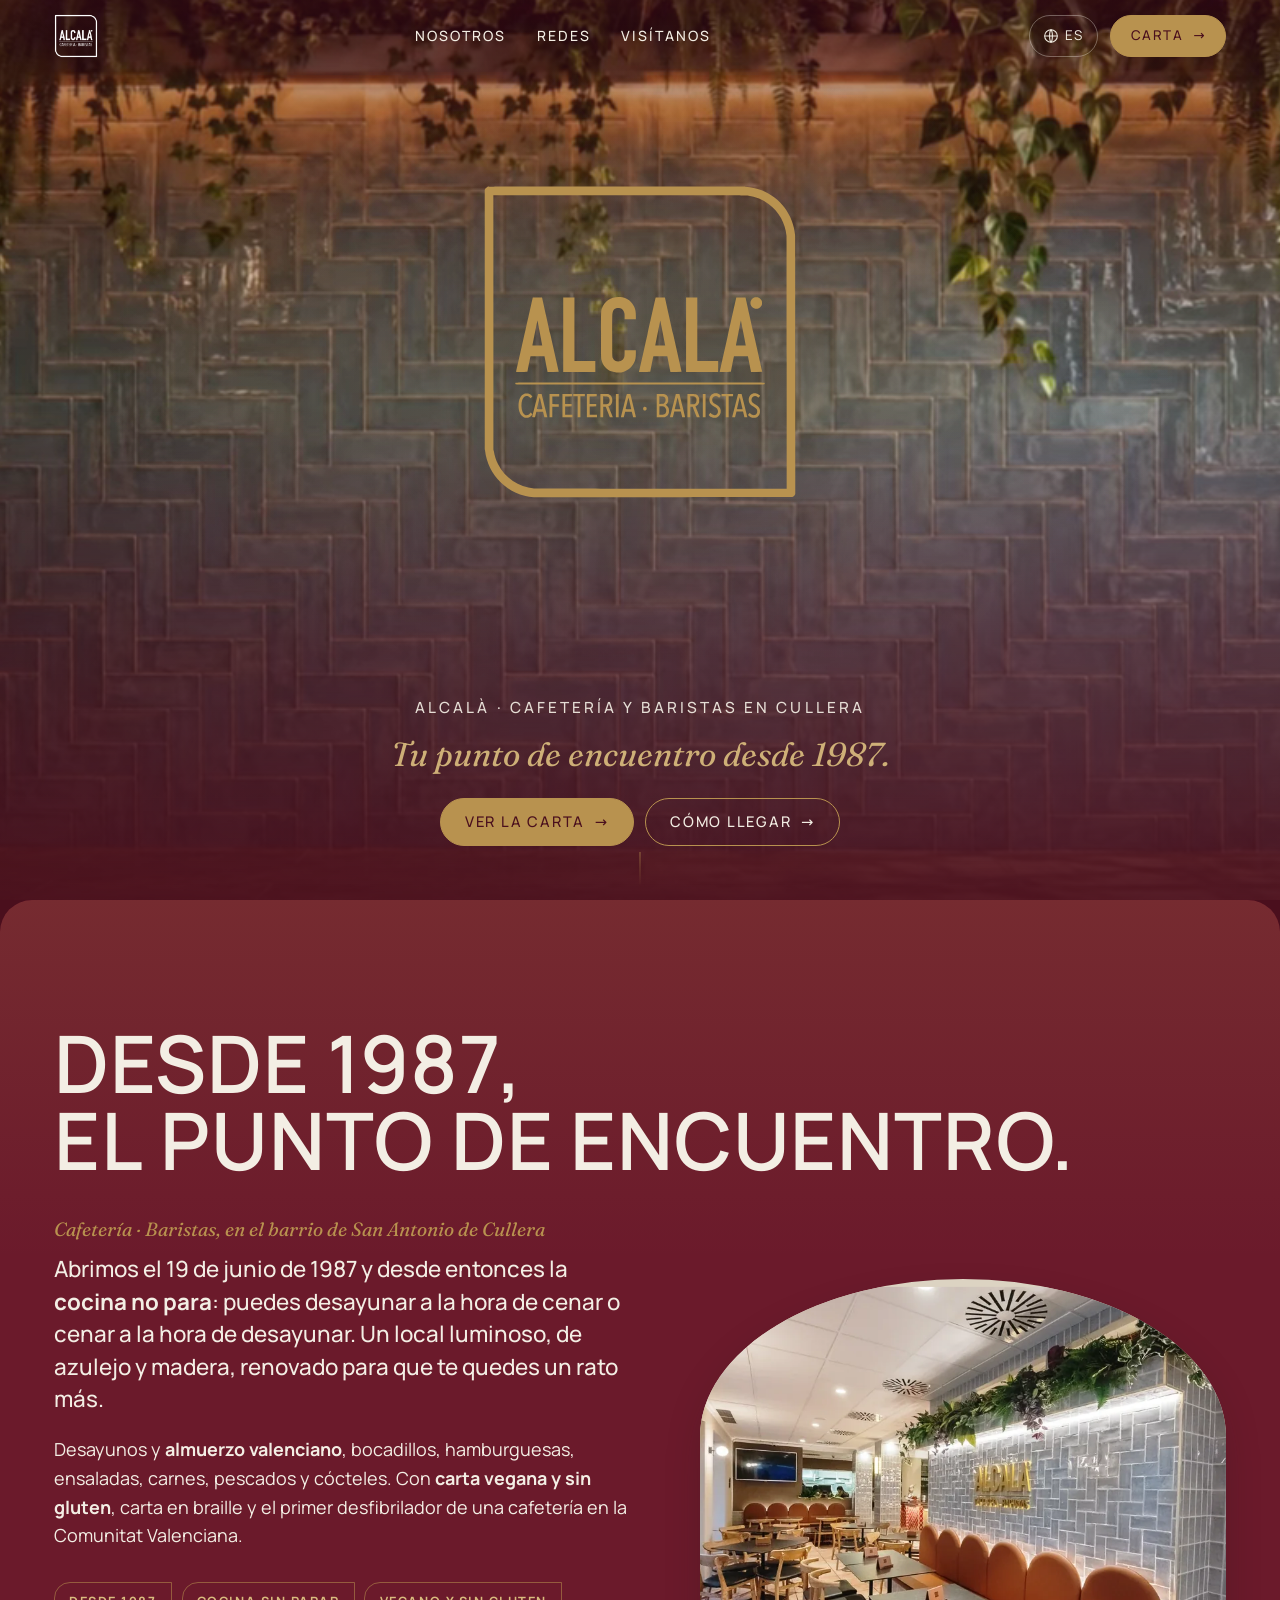
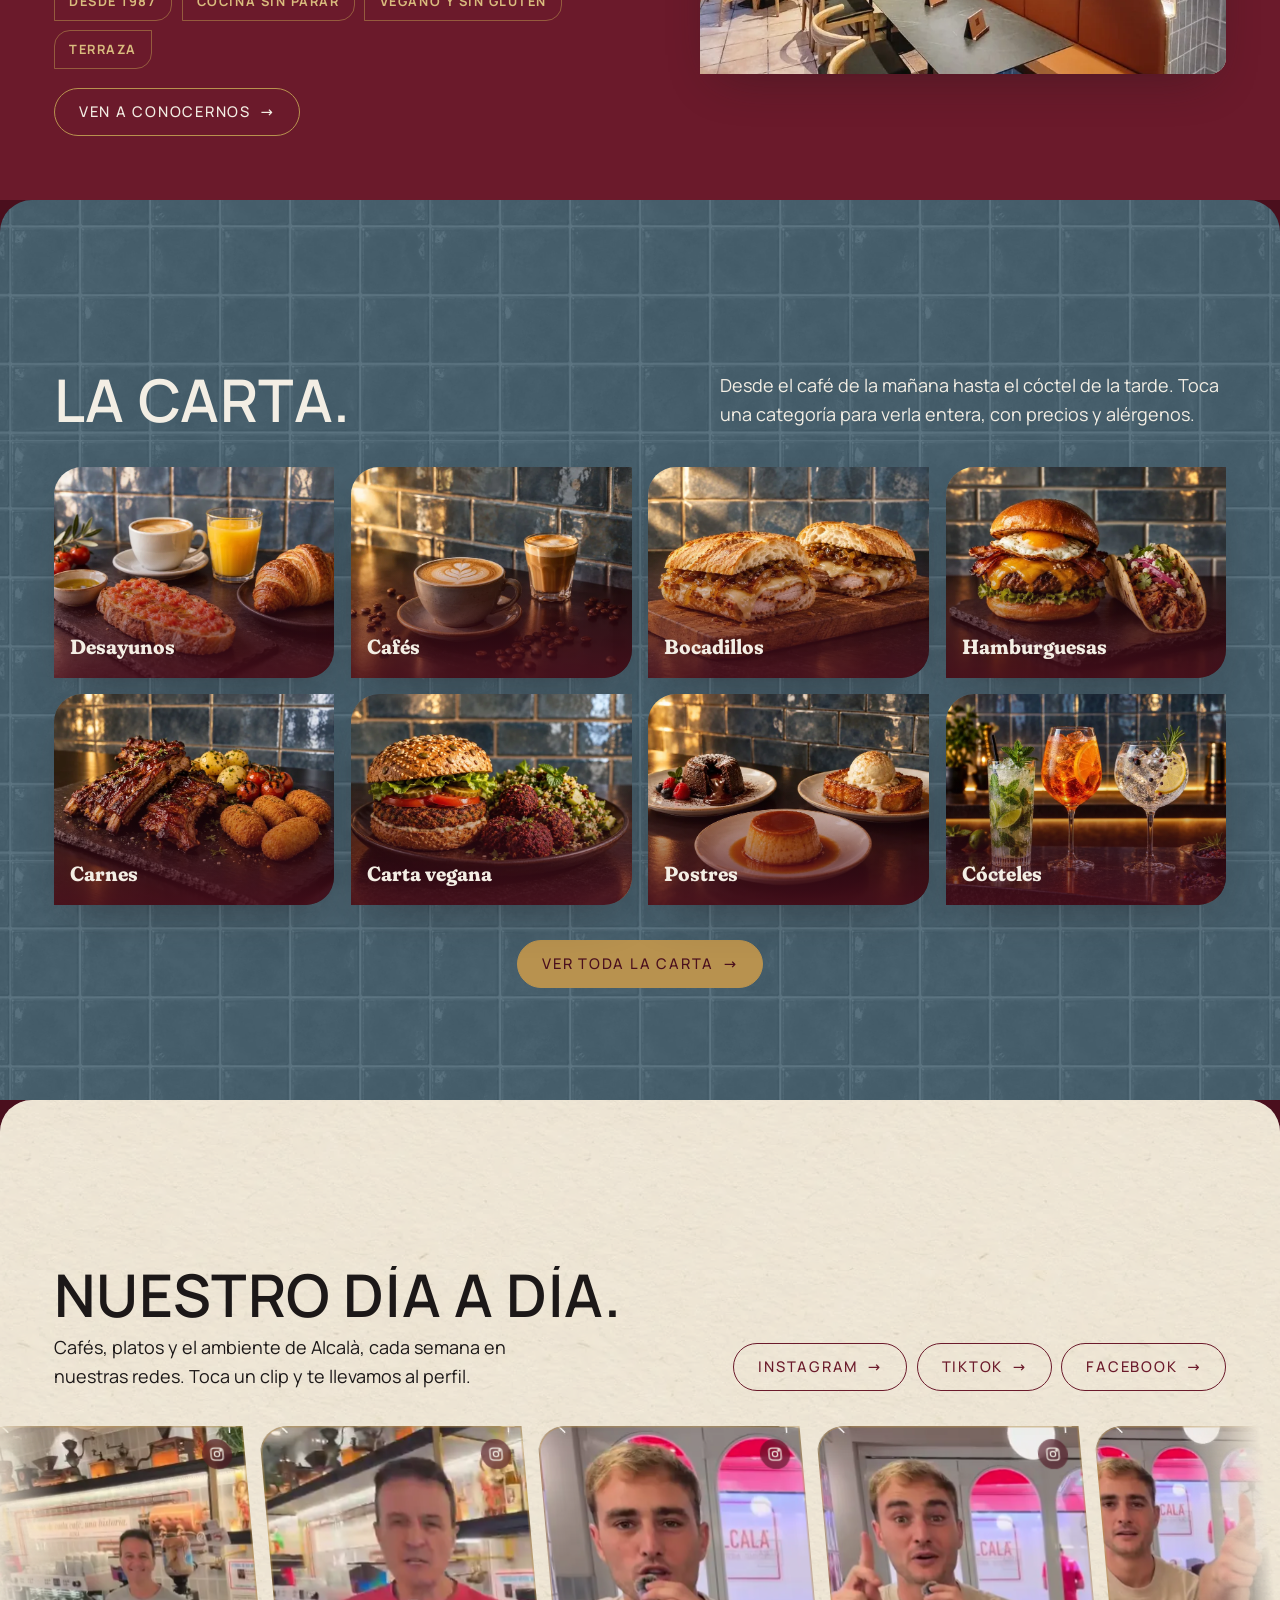
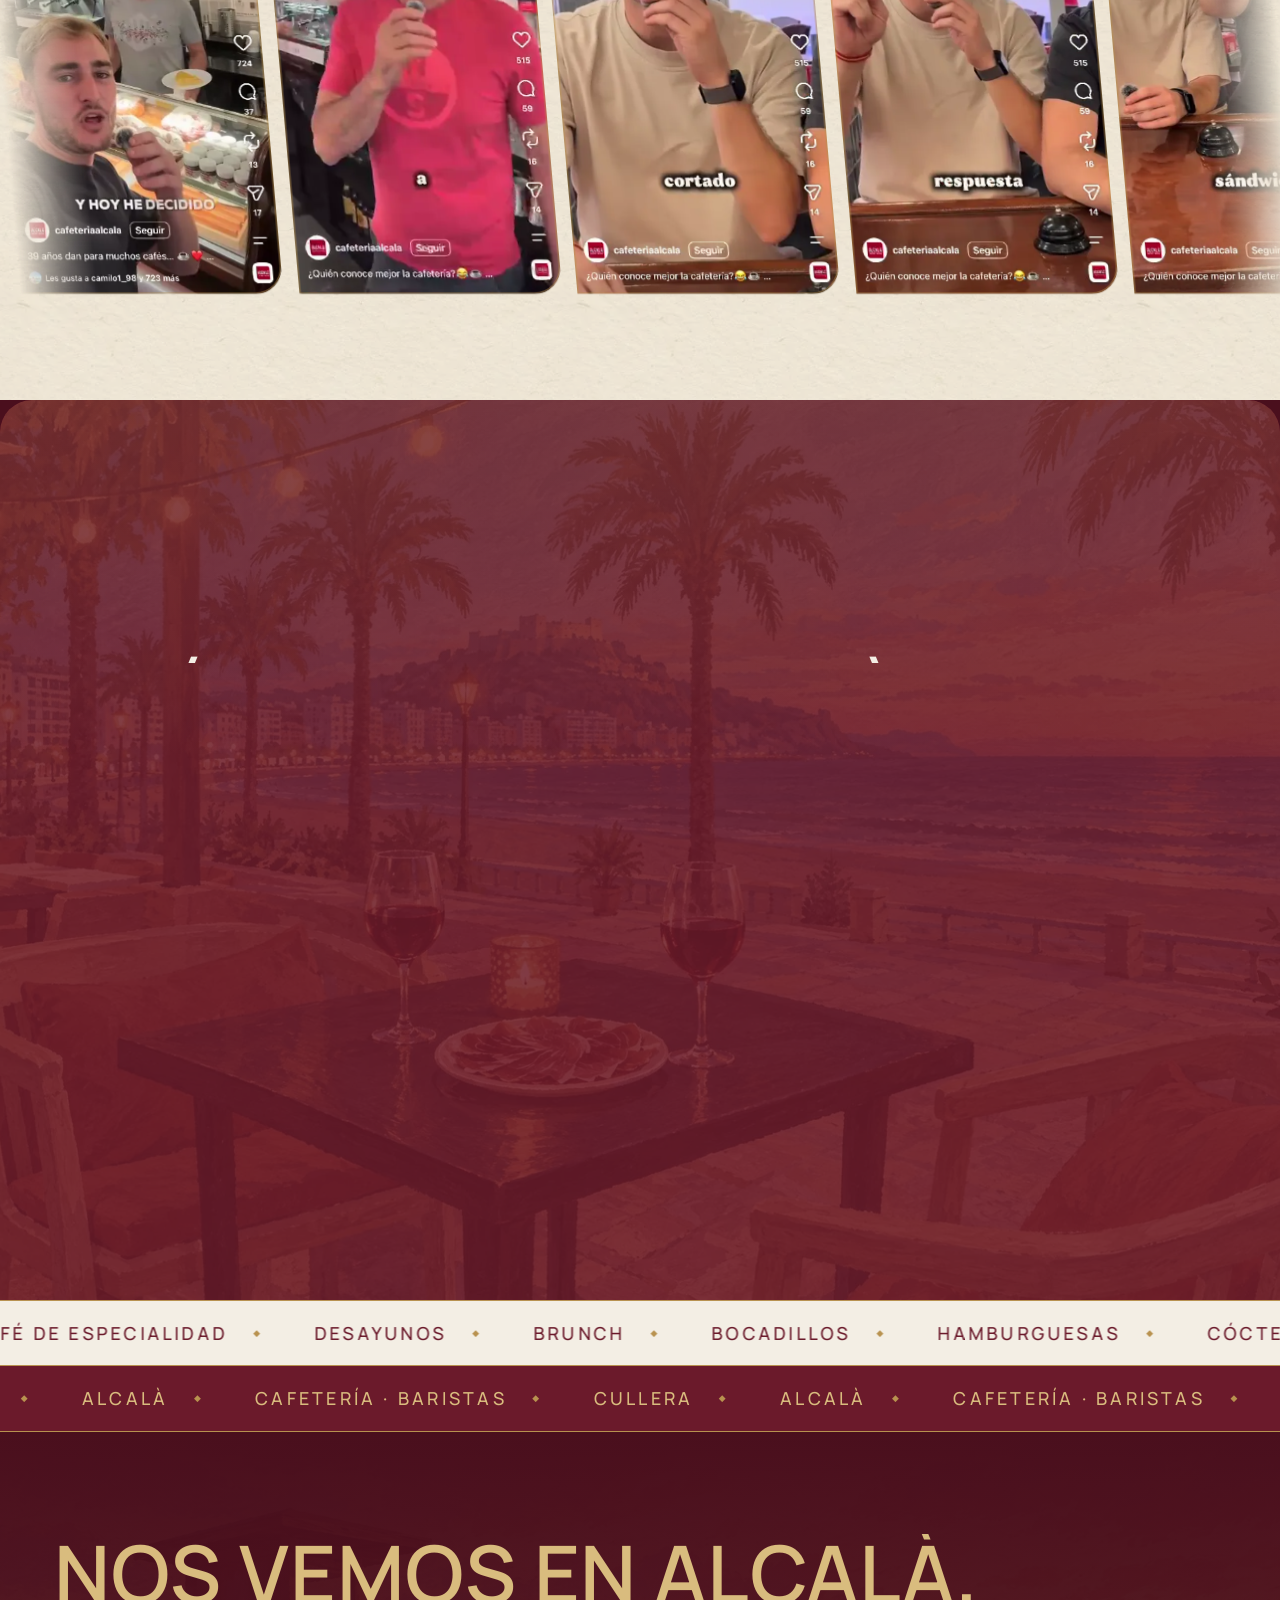
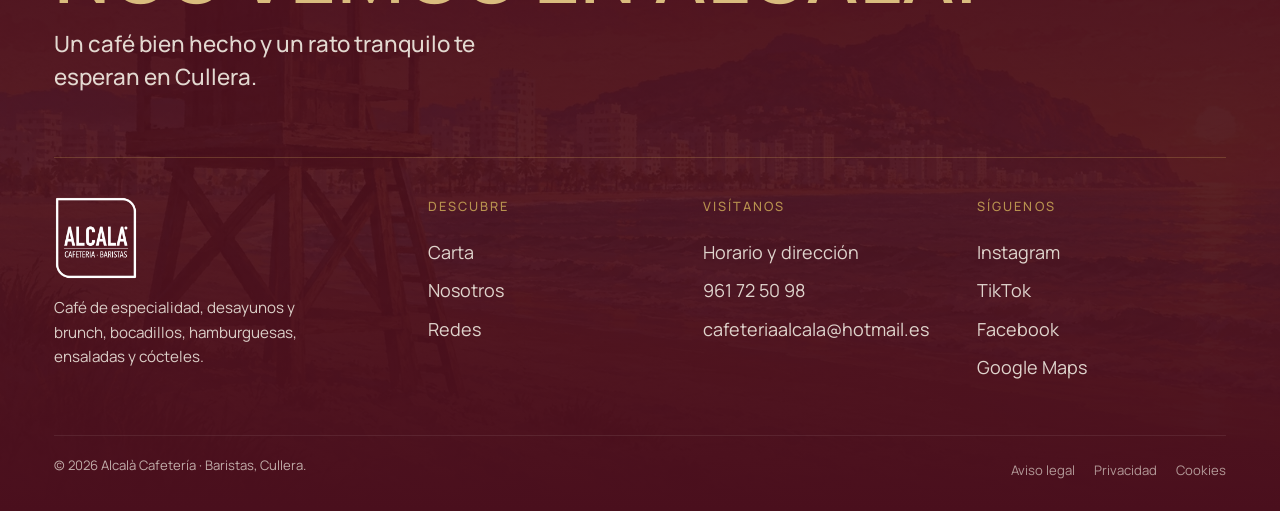
==== commit 3978abf3: "Mapa con la ubicación correcta de la cafetería (Carrer de Ferrer Cabrera, 3) Punto confirmado por el" ====
--- a/site/index.html
+++ b/site/index.html
@@ -20,7 +20,7 @@
 <link rel="preload" href="lib/fonts/manrope-latin.woff2" as="font" type="font/woff2" crossorigin>
 <link rel="stylesheet" href="lib/fonts/fuentes.css">
 <link rel="stylesheet" href="css/base.css?v=6">
-<link rel="stylesheet" href="css/portada.css?v=3">
+<link rel="stylesheet" href="css/portada.css?v=4">
 <link rel="preload" href="media/logo.svg" as="image">
 <script type="application/ld+json">
 {"@context":"https://schema.org","@graph":[
@@ -28,7 +28,7 @@
  {"@type":"CafeOrCoffeeShop","@id":"https://alcalacullera.com/#local","name":"Alcalà Cafetería · Baristas","url":"https://alcalacullera.com/",
   "image":"https://alcalacullera.com/media/fotos/interior.webp","servesCuisine":["Café de especialidad","Desayunos","Brunch","Mediterránea"],
   "address":{"@type":"PostalAddress","streetAddress":"Carrer del Pintor Ferrer Cabrera, 3","postalCode":"46400","addressLocality":"Cullera","addressRegion":"València","addressCountry":"ES"},
-  "geo":{"@type":"GeoCoordinates","latitude":39.16436,"longitude":-0.24564},
+  "geo":{"@type":"GeoCoordinates","latitude":39.16475,"longitude":-0.24512},
   "telephone":"+34961725098","email":"cafeteriaalcala@hotmail.es","foundingDate":"1987-06-19",
   "sameAs":["https://instagram.com/cafeteriaalcala","https://www.facebook.com/cafeteria.alcala/"],
   "hasMenu":"https://alcalacullera.com/carta/",
@@ -189,12 +189,12 @@
             <div class="visita__acciones">
               <a class="btn btn--lleno btn--ico" href="tel:+34961725098"><svg viewBox="0 0 24 24"><path d="M22 16.9v3a2 2 0 0 1-2.2 2 19.8 19.8 0 0 1-8.6-3.1 19.5 19.5 0 0 1-6-6A19.8 19.8 0 0 1 2.1 4.2 2 2 0 0 1 4.1 2h3a2 2 0 0 1 2 1.7c.1.9.4 1.8.7 2.7a2 2 0 0 1-.5 2.1L8 9.8a16 16 0 0 0 6 6l1.3-1.3a2 2 0 0 1 2.1-.4c.9.3 1.8.6 2.7.7a2 2 0 0 1 1.9 2.1z"/></svg>961 72 50 98</a>
               <a class="btn btn--ico" href="mailto:cafeteriaalcala@hotmail.es"><svg viewBox="0 0 24 24"><rect x="3" y="5" width="18" height="14" rx="2"/><path d="M3 7l9 6 9-6"/></svg>Email</a>
-              <a class="btn btn--ico" href="https://www.google.com/maps/dir/?api=1&destination=39.16436,-0.24564" target="_blank" rel="noopener"><svg viewBox="0 0 24 24"><path d="M12 22s7-6.3 7-12a7 7 0 1 0-14 0c0 5.7 7 12 7 12z"/><circle cx="12" cy="10" r="2.5"/></svg>Cómo llegar</a>
+              <a class="btn btn--ico" href="https://www.google.com/maps/dir/?api=1&destination=Cafeter%C3%ADa+Alcal%C3%A1,+C.+del+Pintor+Ferrer+Cabrera,+3,+46400+Cullera" target="_blank" rel="noopener"><svg viewBox="0 0 24 24"><path d="M12 22s7-6.3 7-12a7 7 0 1 0-14 0c0 5.7 7 12 7 12z"/><circle cx="12" cy="10" r="2.5"/></svg>Cómo llegar</a>
             </div>
           </div>
         </div>
         <figure class="foto visita__mapa rv" style="--d:.15s">
-          <a class="mapa" href="https://www.google.com/maps/dir/?api=1&destination=39.16436,-0.24564" target="_blank" rel="noopener" aria-label="Mapa clásico de Cullera con la cafetería marcada; abre cómo llegar en Google Maps">
+          <a class="mapa" href="https://www.google.com/maps/dir/?api=1&destination=Cafeter%C3%ADa+Alcal%C3%A1,+C.+del+Pintor+Ferrer+Cabrera,+3,+46400+Cullera" target="_blank" rel="noopener" aria-label="Mapa clásico de Cullera con la cafetería marcada; abre cómo llegar en Google Maps">
             <picture>
               <source media="(max-width:640px)" srcset="media/fotos/mapa-clasico-movil.webp">
               <img src="media/fotos/mapa-clasico.webp" alt="Plano de Cullera de estilo 1900 en blanco y negro: la taza de café en color marca Alcalà, en el barrio de San Antonio junto a la playa" width="1400" height="1045" loading="lazy">
@@ -270,7 +270,7 @@
 <!-- botones flotantes de móvil -->
 <div class="flotante" aria-label="Contacto rápido">
   <a href="tel:+34961725098" aria-label="Llamar al 961 72 50 98"><svg viewBox="0 0 24 24"><path d="M22 16.9v3a2 2 0 0 1-2.2 2 19.8 19.8 0 0 1-8.6-3.1 19.5 19.5 0 0 1-6-6A19.8 19.8 0 0 1 2.1 4.2 2 2 0 0 1 4.1 2h3a2 2 0 0 1 2 1.7c.1.9.4 1.8.7 2.7a2 2 0 0 1-.5 2.1L8 9.8a16 16 0 0 0 6 6l1.3-1.3a2 2 0 0 1 2.1-.4c.9.3 1.8.6 2.7.7a2 2 0 0 1 1.9 2.1z"/></svg></a>
-  <a href="https://www.google.com/maps/dir/?api=1&destination=39.16436,-0.24564" target="_blank" rel="noopener" aria-label="Cómo llegar"><svg viewBox="0 0 24 24"><path d="M12 22s7-6.3 7-12a7 7 0 1 0-14 0c0 5.7 7 12 7 12z"/><circle cx="12" cy="10" r="2.5"/></svg></a>
+  <a href="https://www.google.com/maps/dir/?api=1&destination=Cafeter%C3%ADa+Alcal%C3%A1,+C.+del+Pintor+Ferrer+Cabrera,+3,+46400+Cullera" target="_blank" rel="noopener" aria-label="Cómo llegar"><svg viewBox="0 0 24 24"><path d="M12 22s7-6.3 7-12a7 7 0 1 0-14 0c0 5.7 7 12 7 12z"/><circle cx="12" cy="10" r="2.5"/></svg></a>
 </div>
 
 <script>
--- a/site/css/portada.css
+++ b/site/css/portada.css
@@ -1,82 +1,82 @@
-/* Alcalà — portada.css: lo propio de cada lámina de la portada */
-
-/* ---------- presentación ---------- */
-.presenta .cuerpo{ grid-template-columns:1.05fr .95fr; gap:clamp(2rem,5vw,6rem) }
-.presenta__txt{ display:grid; gap:1.2rem; max-width:56ch }
-.presenta__txt .ceja{ margin-bottom:-.4rem }
-.presenta__foto{ aspect-ratio:4/3; max-height:62vh; justify-self:end; width:100% }
-.sellos{ display:flex; flex-wrap:wrap; gap:.6rem; margin-top:.8rem }
-.sellos li{ font-family:var(--ff-ui); font-weight:500; text-transform:uppercase; letter-spacing:.12em; font-size:.8rem; padding:.5rem .9rem; border:1.5px solid rgba(184,146,79,.55); border-radius:var(--r-logo-s); color:var(--oro-claro) }
-
-/* ---------- carta destacada ---------- */
-.cartaDest .lamina__in>.titular{ display:flex; align-items:flex-end; justify-content:space-between; gap:1rem; flex-wrap:wrap }
-.cartaDest__cab{ display:flex; align-items:flex-end; justify-content:space-between; gap:1.5rem; flex-wrap:wrap; margin-bottom:clamp(1.4rem,3vw,2.4rem) }
-.cartaDest__cab p{ max-width:46ch; opacity:.9 }
-.categorias{ display:grid; grid-template-columns:repeat(4,1fr); gap:clamp(.7rem,1.3vw,1.2rem) }
-.cat{ position:relative; display:block; aspect-ratio:4/3; overflow:hidden; border-radius:var(--r-logo); background:var(--azulejo); box-shadow:var(--sombra-carta); transition:transform .5s var(--lento) }
-.cat img{ width:100%; height:100%; object-fit:cover; transition:transform .8s var(--lento) }
-.cat::after{ content:""; position:absolute; inset:0; background:linear-gradient(180deg, transparent 40%, rgba(74,15,29,.85)); transition:opacity .4s }
-.cat span{ position:absolute; z-index:1; left:1rem; right:1rem; bottom:.9rem; font-family:var(--ff-ui); font-weight:500; text-transform:uppercase; letter-spacing:.1em; font-size:clamp(.95rem,1.3vw,1.2rem); display:flex; justify-content:space-between; align-items:center }
-.cat span::after{ content:"→"; font-family:var(--ff-cuerpo); color:var(--oro-claro); transform:translateX(-6px); opacity:0; transition:transform .4s var(--lento), opacity .3s }
-.cat:hover{ transform:translateY(-4px) }
-.cat:hover img{ transform:scale(1.06) }
-.cat:hover span::after{ transform:none; opacity:1 }
-.cartaDest__pie{ margin-top:clamp(1.4rem,3vw,2.2rem); display:flex; justify-content:center }
-
-/* ---------- redes (clips) ---------- */
-.redes .lamina__in{ padding-inline:0 }
-.redes__cab{ display:flex; align-items:flex-end; justify-content:space-between; gap:1.5rem; flex-wrap:wrap; margin-bottom:clamp(1.4rem,3vw,2.2rem) }
-.redes__cab p{ max-width:44ch; margin-top:.6rem; opacity:.85 }
-.redes__btns{ display:flex; gap:.6rem; flex-wrap:wrap }
-.redes .btn{ border-color:var(--burdeos); color:var(--burdeos) }
-.redes .btn:hover{ background:var(--burdeos); color:var(--hueso) }
-.reels__marquee{ overflow:hidden; height:clamp(300px,52vh,520px); transition:transform .3s ease-out; -webkit-mask:linear-gradient(90deg, transparent, #000 6%, #000 94%, transparent); mask:linear-gradient(90deg, transparent, #000 6%, #000 94%, transparent) }
-.reels__track{ display:flex; height:100%; width:max-content; animation:reelScroll 48s linear infinite; will-change:transform }
-.reels__marquee:hover .reels__track, .reels--still .reels__track{ animation-play-state:paused }
-@keyframes reelScroll{ to{ transform:translateX(-50%) } }
-.reel{ position:relative; flex:none; height:100%; aspect-ratio:9/16; margin-right:clamp(10px,1.2vw,18px); border-radius:var(--r-logo); overflow:hidden; background:var(--burdeos-2); display:block; transition:transform .5s var(--lento) }
-.reel:hover{ transform:translateY(-6px) }
-.reel video, .reel img{ width:100%; height:100%; object-fit:cover }
-.reel__ov{ position:absolute; inset:auto 0 0 0; padding:1rem; background:linear-gradient(transparent, rgba(74,15,29,.9)); color:var(--hueso); display:flex; justify-content:space-between; align-items:center; font-family:var(--ff-ui); text-transform:uppercase; letter-spacing:.1em; font-size:.82rem; opacity:0; transform:translateY(8px); transition:opacity .3s, transform .4s var(--lento) }
-.reel:hover .reel__ov{ opacity:1; transform:none }
-.reel__ig{ position:absolute; top:.8rem; right:.8rem; width:30px; height:30px; display:grid; place-items:center; border-radius:50%; background:rgba(74,15,29,.6); backdrop-filter:blur(4px); color:var(--hueso) }
-.reel__ig svg{ width:16px; height:16px; fill:none; stroke:currentColor; stroke-width:1.8 }
-.reel__ring{ position:absolute; inset:0; border-radius:inherit; box-shadow:inset 0 0 0 1.5px rgba(184,146,79,.5); pointer-events:none }
-
-/* ---------- visítanos ---------- */
-.visita__fondo{ position:absolute; inset:0; z-index:-2; border-radius:inherit; overflow:hidden }
-.visita__fondo img{ width:100%; height:100%; object-fit:cover; opacity:.16; filter:saturate(.6) }
-.visita .cuerpo{ grid-template-columns:1fr 1.1fr; gap:clamp(2rem,4vw,5rem); align-items:start }
-.visita__datos{ display:grid; gap:clamp(1.3rem,2.4vw,2rem) }
-.visita__datos .h3{ color:var(--oro) }
-.horario{ display:grid; grid-template-columns:1fr auto; gap:.35rem 1.5rem }
-.horario dt{ opacity:.9 } .horario dd{ font-family:var(--ff-ui); font-weight:500; letter-spacing:.04em; white-space:nowrap }
-.visita__acciones{ display:flex; flex-wrap:wrap; gap:.6rem; margin-top:.8rem }
-.visita__mapa{ aspect-ratio:4/3; max-height:60vh; width:100%; border-radius:var(--r-logo); overflow:hidden; background:var(--azulejo-2); box-shadow:var(--sombra-carta), inset 0 0 0 1.5px rgba(184,146,79,.45); position:relative }
-.visita__nota{ margin-top:.8rem; font-size:.92rem; opacity:.8 }
-/* mapa clásico (ilustración sobre cartografía real); la mancha de café es el local */
-.mapa{ position:absolute; inset:0; display:block; overflow:hidden; border-radius:inherit }
-.mapa img{ width:100%; height:100%; object-fit:cover; transform-origin:45.6% 73.7%; transition:transform 1.2s var(--lento); filter:none }
-.mapa:hover img{ transform:scale(1.12) }
-.mapa__halo{ position:absolute; left:45.6%; top:73.7%; width:9%; aspect-ratio:1; transform:translate(-50%,-50%); border-radius:50%; box-shadow:0 0 0 2px rgba(107,26,43,.55); animation:halo 2.6s ease-out infinite; pointer-events:none }
-@keyframes halo{ 0%{ transform:translate(-50%,-50%) scale(.6); opacity:.9 } 100%{ transform:translate(-50%,-50%) scale(1.6); opacity:0 } }
-.mapa__nota{ position:absolute; right:.8rem; bottom:.8rem; padding:.35rem .7rem; border-radius:999px; background:rgba(74,15,29,.85); color:var(--hueso); font-family:var(--ff-ui); font-weight:700; text-transform:uppercase; letter-spacing:.1em; font-size:.66rem; opacity:0; transform:translateY(4px); transition:opacity .3s, transform .4s var(--lento) }
-.mapa:hover .mapa__nota, .mapa:focus-visible .mapa__nota{ opacity:1; transform:none }
-@media (hover:none){ .mapa__nota{ opacity:1; transform:none } }
-
-/* ---------- móvil ---------- */
-@media (max-width:899px){
-  .presenta .cuerpo, .visita .cuerpo{ grid-template-columns:1fr }
-  .presenta__foto{ max-height:none; justify-self:stretch; order:-1; aspect-ratio:4/3 }
-  .categorias{ grid-template-columns:repeat(2,1fr) }
-  .reels__marquee{ height:min(70vh,440px) }
-}
-@media (max-width:480px){
-  .categorias{ gap:.6rem }
-  .cat span{ font-size:.85rem; left:.8rem; right:.8rem; bottom:.7rem }
-}
-
-/* ---------- Fraunces en nombres de categoría y horas; UI en etiquetas ---------- */
-.sellos li, .reel__ov, .pin{ font-weight:700 }
-.cat span{ font-family:var(--ff-titulo); font-weight:700; text-transform:none; letter-spacing:0; font-size:clamp(1.15rem,1.6vw,1.5rem); font-variation-settings:"SOFT" 100,"opsz" 72 }
-.horario dd{ font-family:var(--ff-titulo); font-weight:700; letter-spacing:0; font-variation-settings:"SOFT" 100,"opsz" 36 }
+/* Alcalà — portada.css: lo propio de cada lámina de la portada */
+
+/* ---------- presentación ---------- */
+.presenta .cuerpo{ grid-template-columns:1.05fr .95fr; gap:clamp(2rem,5vw,6rem) }
+.presenta__txt{ display:grid; gap:1.2rem; max-width:56ch }
+.presenta__txt .ceja{ margin-bottom:-.4rem }
+.presenta__foto{ aspect-ratio:4/3; max-height:62vh; justify-self:end; width:100% }
+.sellos{ display:flex; flex-wrap:wrap; gap:.6rem; margin-top:.8rem }
+.sellos li{ font-family:var(--ff-ui); font-weight:500; text-transform:uppercase; letter-spacing:.12em; font-size:.8rem; padding:.5rem .9rem; border:1.5px solid rgba(184,146,79,.55); border-radius:var(--r-logo-s); color:var(--oro-claro) }
+
+/* ---------- carta destacada ---------- */
+.cartaDest .lamina__in>.titular{ display:flex; align-items:flex-end; justify-content:space-between; gap:1rem; flex-wrap:wrap }
+.cartaDest__cab{ display:flex; align-items:flex-end; justify-content:space-between; gap:1.5rem; flex-wrap:wrap; margin-bottom:clamp(1.4rem,3vw,2.4rem) }
+.cartaDest__cab p{ max-width:46ch; opacity:.9 }
+.categorias{ display:grid; grid-template-columns:repeat(4,1fr); gap:clamp(.7rem,1.3vw,1.2rem) }
+.cat{ position:relative; display:block; aspect-ratio:4/3; overflow:hidden; border-radius:var(--r-logo); background:var(--azulejo); box-shadow:var(--sombra-carta); transition:transform .5s var(--lento) }
+.cat img{ width:100%; height:100%; object-fit:cover; transition:transform .8s var(--lento) }
+.cat::after{ content:""; position:absolute; inset:0; background:linear-gradient(180deg, transparent 40%, rgba(74,15,29,.85)); transition:opacity .4s }
+.cat span{ position:absolute; z-index:1; left:1rem; right:1rem; bottom:.9rem; font-family:var(--ff-ui); font-weight:500; text-transform:uppercase; letter-spacing:.1em; font-size:clamp(.95rem,1.3vw,1.2rem); display:flex; justify-content:space-between; align-items:center }
+.cat span::after{ content:"→"; font-family:var(--ff-cuerpo); color:var(--oro-claro); transform:translateX(-6px); opacity:0; transition:transform .4s var(--lento), opacity .3s }
+.cat:hover{ transform:translateY(-4px) }
+.cat:hover img{ transform:scale(1.06) }
+.cat:hover span::after{ transform:none; opacity:1 }
+.cartaDest__pie{ margin-top:clamp(1.4rem,3vw,2.2rem); display:flex; justify-content:center }
+
+/* ---------- redes (clips) ---------- */
+.redes .lamina__in{ padding-inline:0 }
+.redes__cab{ display:flex; align-items:flex-end; justify-content:space-between; gap:1.5rem; flex-wrap:wrap; margin-bottom:clamp(1.4rem,3vw,2.2rem) }
+.redes__cab p{ max-width:44ch; margin-top:.6rem; opacity:.85 }
+.redes__btns{ display:flex; gap:.6rem; flex-wrap:wrap }
+.redes .btn{ border-color:var(--burdeos); color:var(--burdeos) }
+.redes .btn:hover{ background:var(--burdeos); color:var(--hueso) }
+.reels__marquee{ overflow:hidden; height:clamp(300px,52vh,520px); transition:transform .3s ease-out; -webkit-mask:linear-gradient(90deg, transparent, #000 6%, #000 94%, transparent); mask:linear-gradient(90deg, transparent, #000 6%, #000 94%, transparent) }
+.reels__track{ display:flex; height:100%; width:max-content; animation:reelScroll 48s linear infinite; will-change:transform }
+.reels__marquee:hover .reels__track, .reels--still .reels__track{ animation-play-state:paused }
+@keyframes reelScroll{ to{ transform:translateX(-50%) } }
+.reel{ position:relative; flex:none; height:100%; aspect-ratio:9/16; margin-right:clamp(10px,1.2vw,18px); border-radius:var(--r-logo); overflow:hidden; background:var(--burdeos-2); display:block; transition:transform .5s var(--lento) }
+.reel:hover{ transform:translateY(-6px) }
+.reel video, .reel img{ width:100%; height:100%; object-fit:cover }
+.reel__ov{ position:absolute; inset:auto 0 0 0; padding:1rem; background:linear-gradient(transparent, rgba(74,15,29,.9)); color:var(--hueso); display:flex; justify-content:space-between; align-items:center; font-family:var(--ff-ui); text-transform:uppercase; letter-spacing:.1em; font-size:.82rem; opacity:0; transform:translateY(8px); transition:opacity .3s, transform .4s var(--lento) }
+.reel:hover .reel__ov{ opacity:1; transform:none }
+.reel__ig{ position:absolute; top:.8rem; right:.8rem; width:30px; height:30px; display:grid; place-items:center; border-radius:50%; background:rgba(74,15,29,.6); backdrop-filter:blur(4px); color:var(--hueso) }
+.reel__ig svg{ width:16px; height:16px; fill:none; stroke:currentColor; stroke-width:1.8 }
+.reel__ring{ position:absolute; inset:0; border-radius:inherit; box-shadow:inset 0 0 0 1.5px rgba(184,146,79,.5); pointer-events:none }
+
+/* ---------- visítanos ---------- */
+.visita__fondo{ position:absolute; inset:0; z-index:-2; border-radius:inherit; overflow:hidden }
+.visita__fondo img{ width:100%; height:100%; object-fit:cover; opacity:.16; filter:saturate(.6) }
+.visita .cuerpo{ grid-template-columns:1fr 1.1fr; gap:clamp(2rem,4vw,5rem); align-items:start }
+.visita__datos{ display:grid; gap:clamp(1.3rem,2.4vw,2rem) }
+.visita__datos .h3{ color:var(--oro) }
+.horario{ display:grid; grid-template-columns:1fr auto; gap:.35rem 1.5rem }
+.horario dt{ opacity:.9 } .horario dd{ font-family:var(--ff-ui); font-weight:500; letter-spacing:.04em; white-space:nowrap }
+.visita__acciones{ display:flex; flex-wrap:wrap; gap:.6rem; margin-top:.8rem }
+.visita__mapa{ aspect-ratio:4/3; max-height:60vh; width:100%; border-radius:var(--r-logo); overflow:hidden; background:var(--azulejo-2); box-shadow:var(--sombra-carta), inset 0 0 0 1.5px rgba(184,146,79,.45); position:relative }
+.visita__nota{ margin-top:.8rem; font-size:.92rem; opacity:.8 }
+/* mapa clásico (ilustración sobre cartografía real); la mancha de café es el local */
+.mapa{ position:absolute; inset:0; display:block; overflow:hidden; border-radius:inherit }
+.mapa img{ width:100%; height:100%; object-fit:cover; transform-origin:47.5% 71.4%; transition:transform 1.2s var(--lento); filter:none }
+.mapa:hover img{ transform:scale(1.12) }
+.mapa__halo{ position:absolute; left:47.5%; top:71.4%; width:9%; aspect-ratio:1; transform:translate(-50%,-50%); border-radius:50%; box-shadow:0 0 0 2px rgba(107,26,43,.55); animation:halo 2.6s ease-out infinite; pointer-events:none }
+@keyframes halo{ 0%{ transform:translate(-50%,-50%) scale(.6); opacity:.9 } 100%{ transform:translate(-50%,-50%) scale(1.6); opacity:0 } }
+.mapa__nota{ position:absolute; right:.8rem; bottom:.8rem; padding:.35rem .7rem; border-radius:999px; background:rgba(74,15,29,.85); color:var(--hueso); font-family:var(--ff-ui); font-weight:700; text-transform:uppercase; letter-spacing:.1em; font-size:.66rem; opacity:0; transform:translateY(4px); transition:opacity .3s, transform .4s var(--lento) }
+.mapa:hover .mapa__nota, .mapa:focus-visible .mapa__nota{ opacity:1; transform:none }
+@media (hover:none){ .mapa__nota{ opacity:1; transform:none } }
+
+/* ---------- móvil ---------- */
+@media (max-width:899px){
+  .presenta .cuerpo, .visita .cuerpo{ grid-template-columns:1fr }
+  .presenta__foto{ max-height:none; justify-self:stretch; order:-1; aspect-ratio:4/3 }
+  .categorias{ grid-template-columns:repeat(2,1fr) }
+  .reels__marquee{ height:min(70vh,440px) }
+}
+@media (max-width:480px){
+  .categorias{ gap:.6rem }
+  .cat span{ font-size:.85rem; left:.8rem; right:.8rem; bottom:.7rem }
+}
+
+/* ---------- Fraunces en nombres de categoría y horas; UI en etiquetas ---------- */
+.sellos li, .reel__ov, .pin{ font-weight:700 }
+.cat span{ font-family:var(--ff-titulo); font-weight:700; text-transform:none; letter-spacing:0; font-size:clamp(1.15rem,1.6vw,1.5rem); font-variation-settings:"SOFT" 100,"opsz" 72 }
+.horario dd{ font-family:var(--ff-titulo); font-weight:700; letter-spacing:0; font-variation-settings:"SOFT" 100,"opsz" 36 }
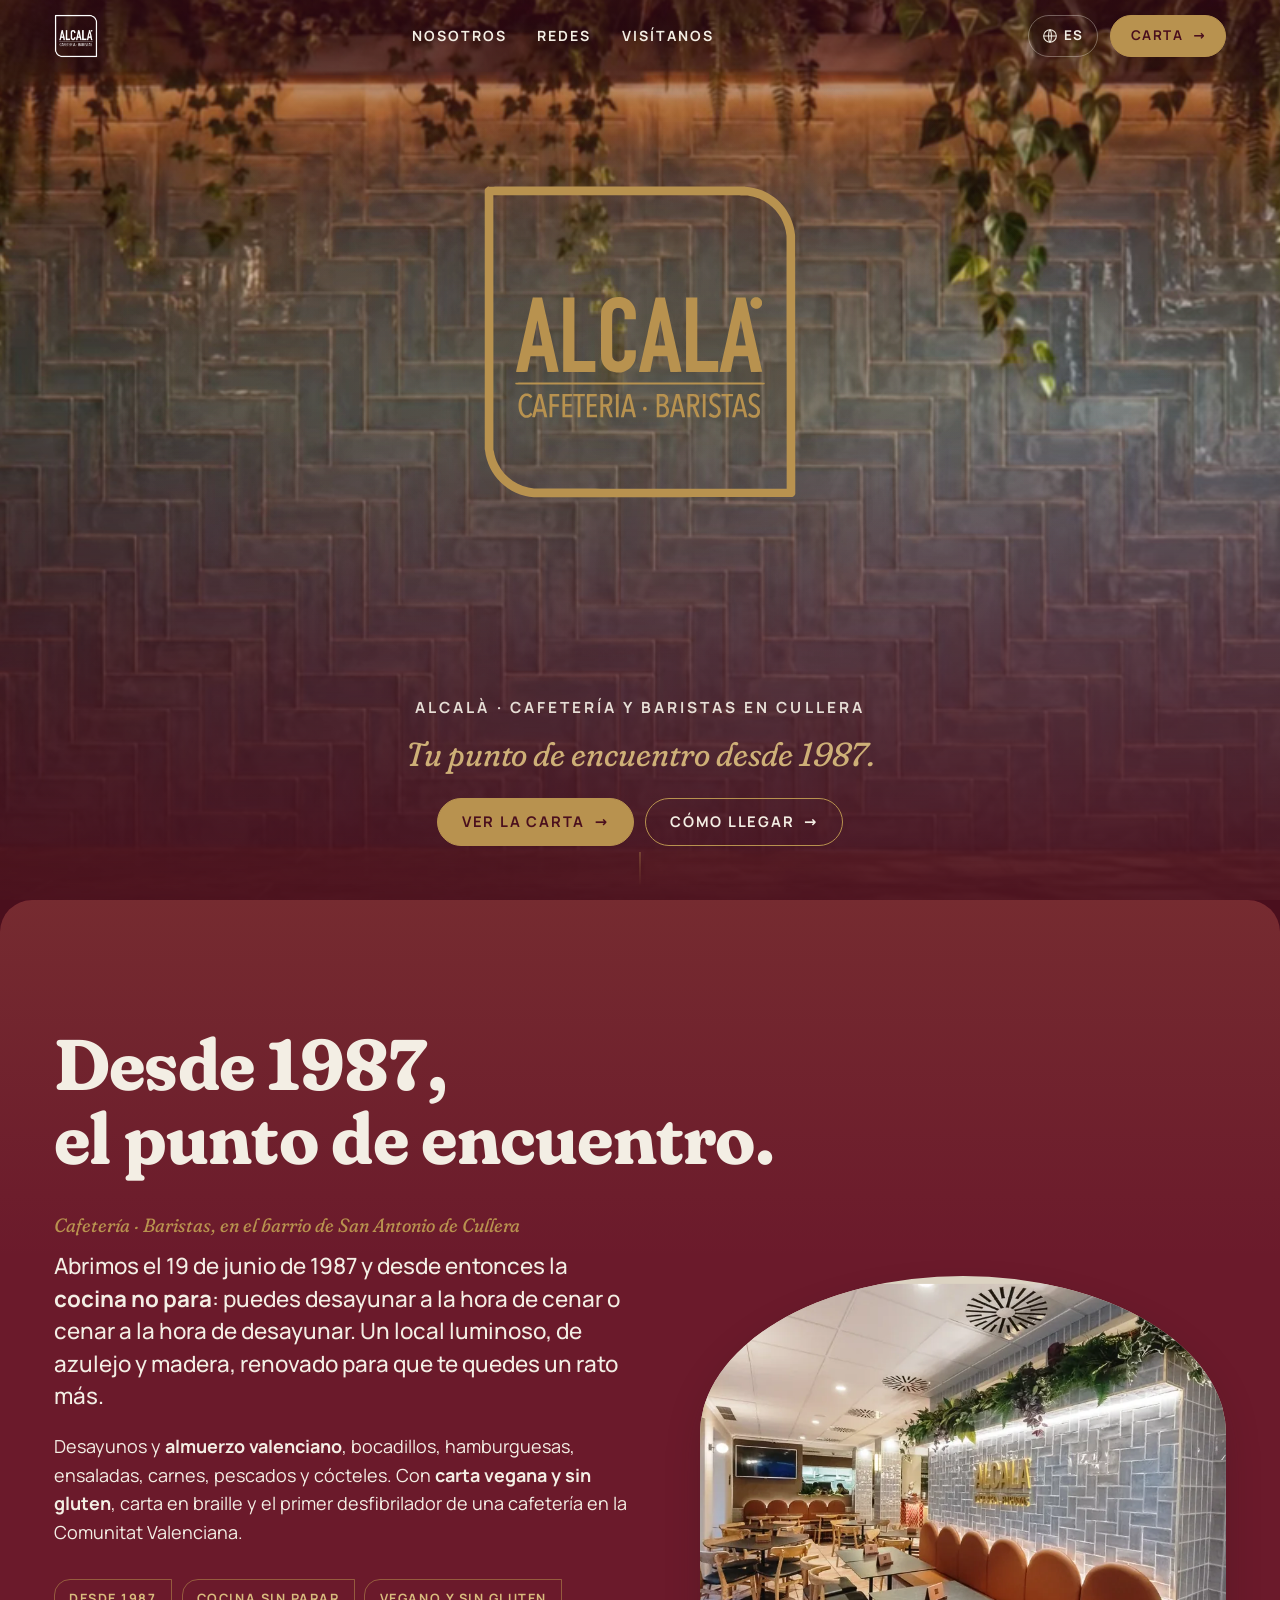
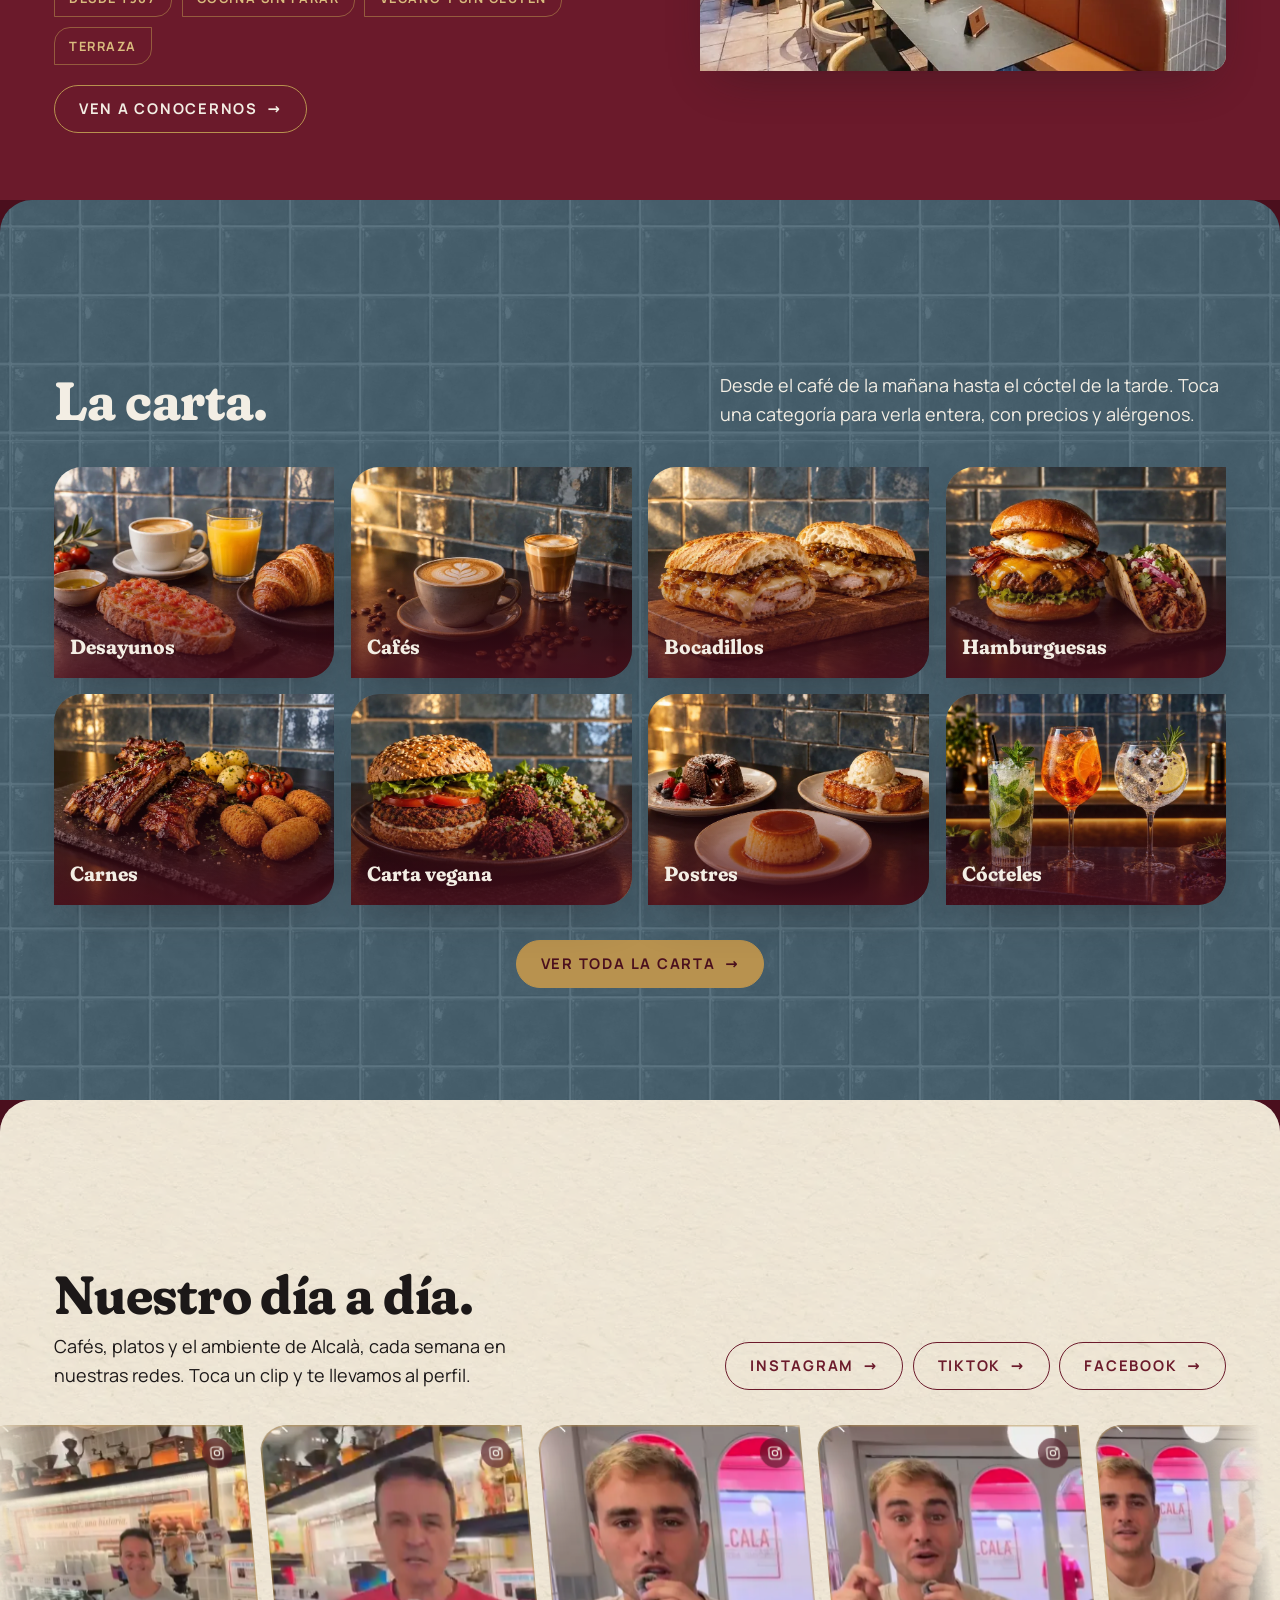
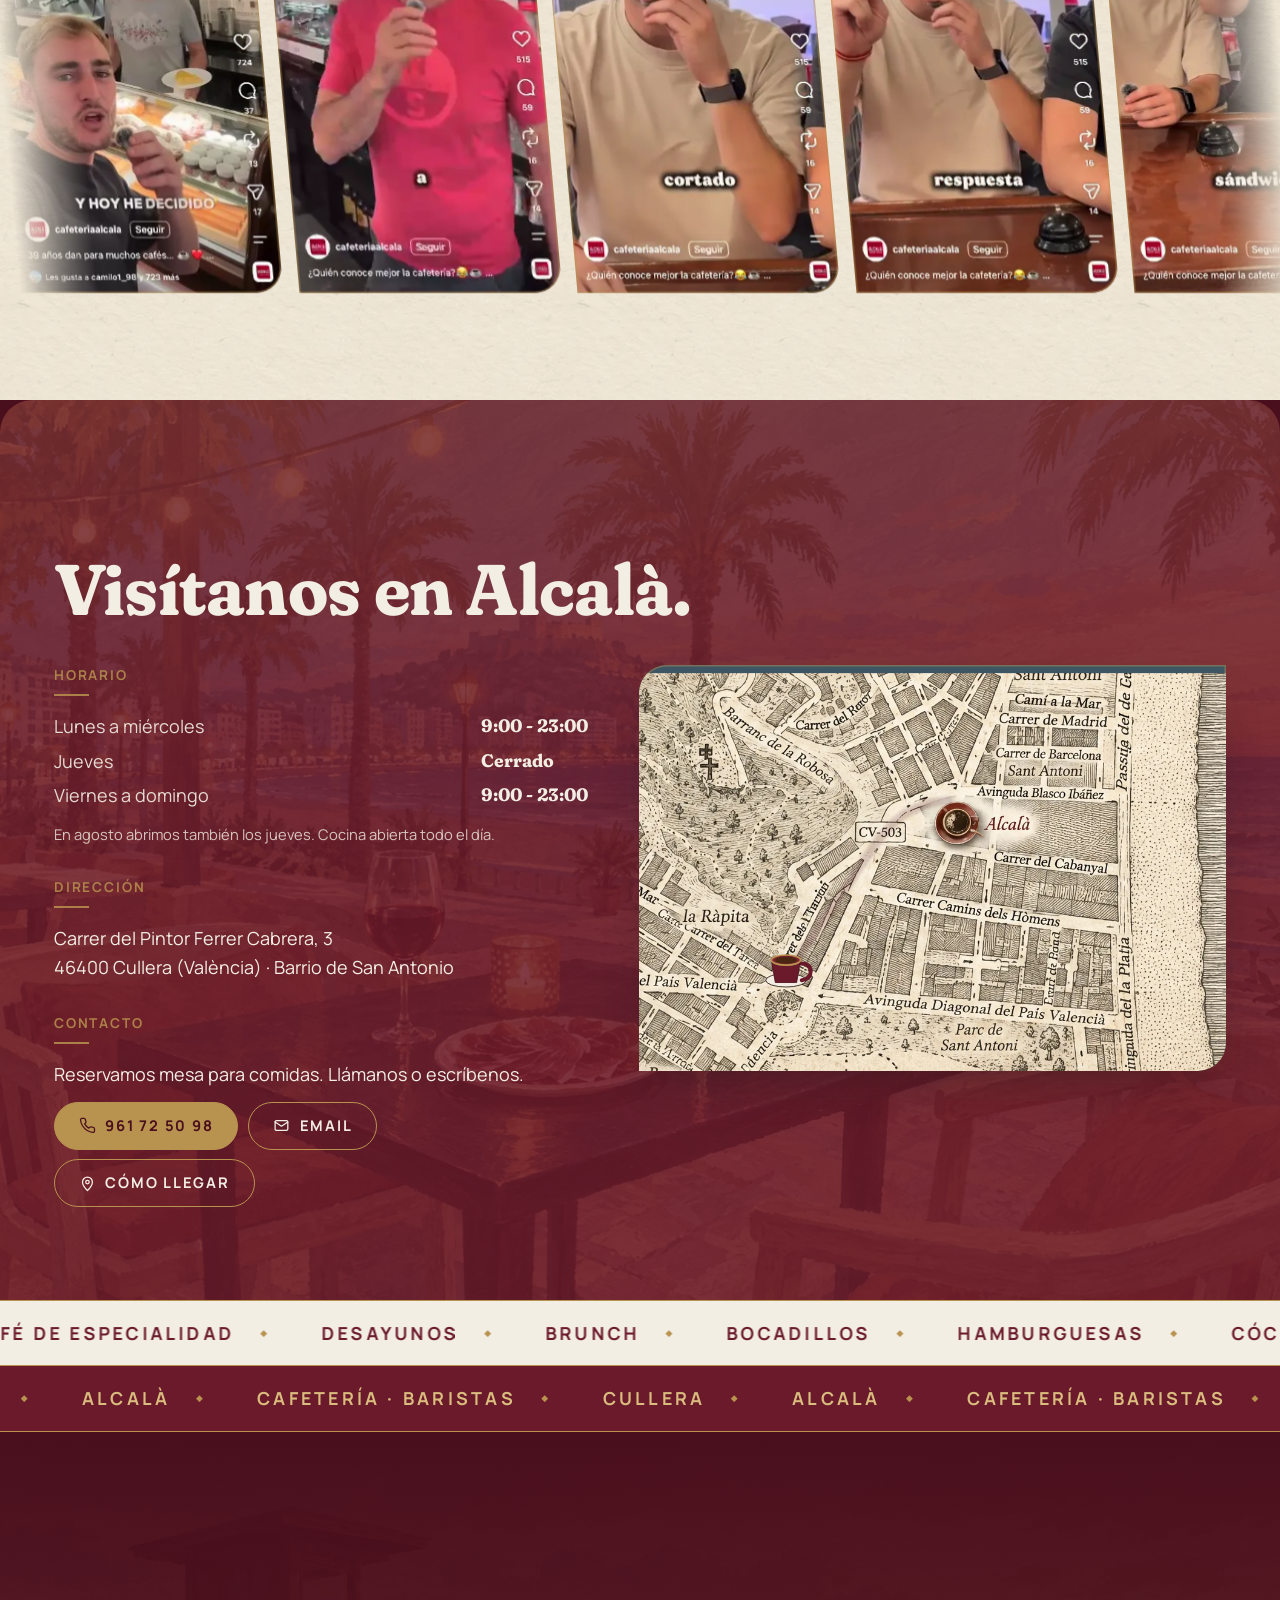
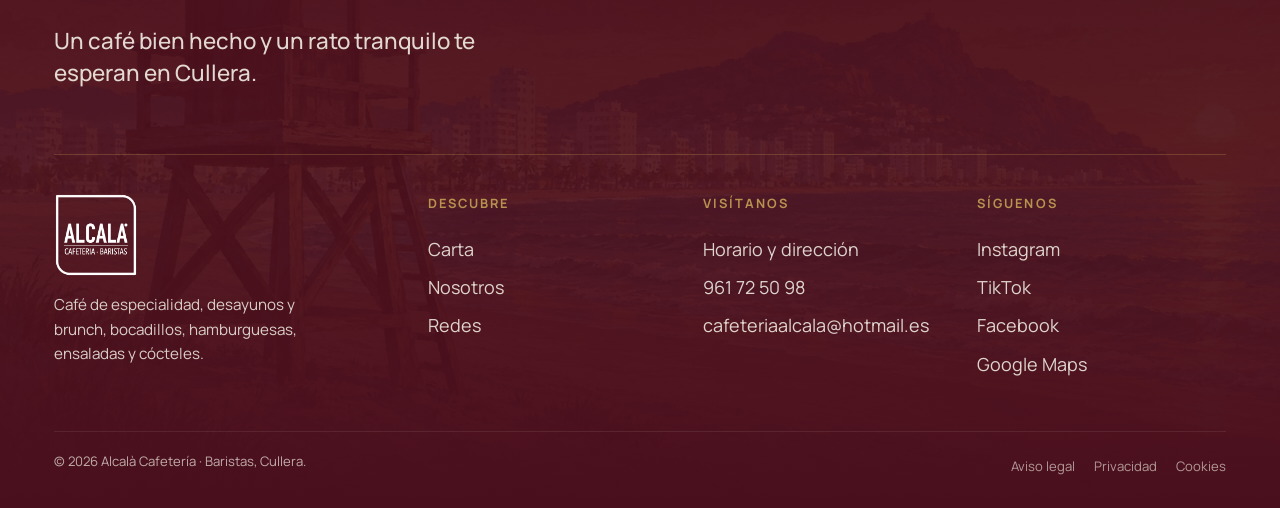
==== commit 12c1eff3: "Ruta animada en el mapa (taza que se vuelca y café hasta Alcalà) y títulos en Fraunces como las cate" ====
--- a/site/index.html
+++ b/site/index.html
@@ -19,8 +19,8 @@
 <link rel="preload" href="lib/fonts/fraunces-latin.woff2" as="font" type="font/woff2" crossorigin>
 <link rel="preload" href="lib/fonts/manrope-latin.woff2" as="font" type="font/woff2" crossorigin>
 <link rel="stylesheet" href="lib/fonts/fuentes.css">
-<link rel="stylesheet" href="css/base.css?v=6">
-<link rel="stylesheet" href="css/portada.css?v=4">
+<link rel="stylesheet" href="css/base.css?v=7">
+<link rel="stylesheet" href="css/portada.css?v=5">
 <link rel="preload" href="media/logo.svg" as="image">
 <script type="application/ld+json">
 {"@context":"https://schema.org","@graph":[
@@ -194,12 +194,24 @@
           </div>
         </div>
         <figure class="foto visita__mapa rv" style="--d:.15s">
-          <a class="mapa" href="https://www.google.com/maps/dir/?api=1&destination=Cafeter%C3%ADa+Alcal%C3%A1,+C.+del+Pintor+Ferrer+Cabrera,+3,+46400+Cullera" target="_blank" rel="noopener" aria-label="Mapa clásico de Cullera con la cafetería marcada; abre cómo llegar en Google Maps">
+          <a class="mapa" id="mapa" href="https://www.google.com/maps/dir/?api=1&destination=Cafeter%C3%ADa+Alcal%C3%A1,+C.+del+Pintor+Ferrer+Cabrera,+3,+46400+Cullera" target="_blank" rel="noopener" aria-label="Mapa de 1900 con la ruta desde la rotonda de la Avinguda del País Valencià hasta Alcalà; abre cómo llegar en Google Maps">
             <picture>
-              <source media="(max-width:640px)" srcset="media/fotos/mapa-clasico-movil.webp">
-              <img src="media/fotos/mapa-clasico.webp" alt="Plano de Cullera de estilo 1900 en blanco y negro: la taza de café en color marca Alcalà, en el barrio de San Antonio junto a la playa" width="1400" height="1045" loading="lazy">
+              <source media="(max-width:640px)" srcset="media/fotos/mapa-ruta-movil.webp">
+              <img src="media/fotos/mapa-ruta.webp" alt="Plano de Cullera de estilo 1900: la taza de café en color marca Alcalà, en el barrio de San Antonio junto a la playa" width="1047" height="723" loading="lazy">
             </picture>
-            <span class="mapa__halo" aria-hidden="true"></span>
+            <!-- ruta animada: una taza se vuelca en la rotonda y el café recorre las calles hasta Alcalà -->
+            <svg class="ruta" viewBox="0 0 1047 723" preserveAspectRatio="xMidYMid slice" aria-hidden="true">
+              <path class="ruta__sombra" d="M262 548 L285 520 L320 470 L360 410 L400 350 L432 305 L458 278 Q470 266 480 262 L505 250 Q518 246 530 244 L552 242"/>
+              <path class="ruta__cafe" id="rutaCafe" d="M262 548 L285 520 L320 470 L360 410 L400 350 L432 305 L458 278 Q470 266 480 262 L505 250 Q518 246 530 244 L552 242"/>
+              <circle class="ruta__gota" r="7" style="offset-path:path('M262 548 L285 520 L320 470 L360 410 L400 350 L432 305 L458 278 Q470 266 480 262 L505 250 Q518 246 530 244 L552 242')"/>
+              <g class="ruta__taza">
+                <ellipse class="taza__plato" cx="262" cy="562" rx="36" ry="12"/>
+                <path class="taza__asa" d="M288 532 q18 0 18 14 q0 14 -16 16"/>
+                <path class="taza__cuerpo" d="M236 526 h52 l-7 40 h-38 z"/>
+                <ellipse class="taza__borde" cx="262" cy="526" rx="26" ry="9"/>
+                <ellipse class="taza__cafe" cx="262" cy="526" rx="20" ry="6.5"/>
+              </g>
+            </svg>
             <span class="mapa__nota">Toca para abrir cómo llegar</span>
           </a>
         </figure>
@@ -280,6 +292,6 @@
 <script src="js/hero.js?v=6" defer></script>
 <script src="lib/lenis.min.js" defer></script>
 <script src="js/base.js?v=3" defer></script>
-<script src="js/portada.js?v=2" defer></script>
+<script src="js/portada.js?v=3" defer></script>
 </body>
 </html>
--- a/site/css/base.css
+++ b/site/css/base.css
@@ -310,3 +310,14 @@
   .lamina{ transform:none }
   .hero__scroll{ display:none }
 }
+
+/* ====================== tipografía de titulares: Fraunces Soft ======================
+   Misma voz que los nombres de categoría (Desayunos, Cafés…): peso 700 y tamaño óptico 72. */
+.titular{ font-family:var(--ff-titulo); font-weight:700; text-transform:none; letter-spacing:-.01em; line-height:1.04; font-variation-settings:"SOFT" 100,"opsz" 72 }
+.t-xl{ font-size:clamp(2.5rem,5.6vw,5.4rem) }
+.t-l{  font-size:clamp(2rem,4.2vw,4rem) }
+.t-m{  font-size:clamp(1.5rem,2.6vw,2.3rem) }
+.ceja, .hero__h1 b, .telon__frase{ font-family:var(--ff-detalle); font-style:italic; font-weight:400; font-variation-settings:"SOFT" 100,"opsz" 72 }
+.menu>a{ font-family:var(--ff-titulo); font-weight:700; text-transform:none; letter-spacing:-.01em; font-size:clamp(2.2rem,8.5vw,3.4rem); font-variation-settings:"SOFT" 100,"opsz" 72 }
+.btn, .nav__links a, .h3, .idiomas__btn, .idiomas__lista a b, .idiomas-fila a, .pie h4, .cinta__pista span, .hero__h1, .menu__redes{ font-weight:700 }
+.pal{ padding-bottom:.12em; margin-bottom:-.12em }
--- a/site/css/portada.css
+++ b/site/css/portada.css
@@ -1,82 +1,99 @@
-/* Alcalà — portada.css: lo propio de cada lámina de la portada */
-
-/* ---------- presentación ---------- */
-.presenta .cuerpo{ grid-template-columns:1.05fr .95fr; gap:clamp(2rem,5vw,6rem) }
-.presenta__txt{ display:grid; gap:1.2rem; max-width:56ch }
-.presenta__txt .ceja{ margin-bottom:-.4rem }
-.presenta__foto{ aspect-ratio:4/3; max-height:62vh; justify-self:end; width:100% }
-.sellos{ display:flex; flex-wrap:wrap; gap:.6rem; margin-top:.8rem }
-.sellos li{ font-family:var(--ff-ui); font-weight:500; text-transform:uppercase; letter-spacing:.12em; font-size:.8rem; padding:.5rem .9rem; border:1.5px solid rgba(184,146,79,.55); border-radius:var(--r-logo-s); color:var(--oro-claro) }
-
-/* ---------- carta destacada ---------- */
-.cartaDest .lamina__in>.titular{ display:flex; align-items:flex-end; justify-content:space-between; gap:1rem; flex-wrap:wrap }
-.cartaDest__cab{ display:flex; align-items:flex-end; justify-content:space-between; gap:1.5rem; flex-wrap:wrap; margin-bottom:clamp(1.4rem,3vw,2.4rem) }
-.cartaDest__cab p{ max-width:46ch; opacity:.9 }
-.categorias{ display:grid; grid-template-columns:repeat(4,1fr); gap:clamp(.7rem,1.3vw,1.2rem) }
-.cat{ position:relative; display:block; aspect-ratio:4/3; overflow:hidden; border-radius:var(--r-logo); background:var(--azulejo); box-shadow:var(--sombra-carta); transition:transform .5s var(--lento) }
-.cat img{ width:100%; height:100%; object-fit:cover; transition:transform .8s var(--lento) }
-.cat::after{ content:""; position:absolute; inset:0; background:linear-gradient(180deg, transparent 40%, rgba(74,15,29,.85)); transition:opacity .4s }
-.cat span{ position:absolute; z-index:1; left:1rem; right:1rem; bottom:.9rem; font-family:var(--ff-ui); font-weight:500; text-transform:uppercase; letter-spacing:.1em; font-size:clamp(.95rem,1.3vw,1.2rem); display:flex; justify-content:space-between; align-items:center }
-.cat span::after{ content:"→"; font-family:var(--ff-cuerpo); color:var(--oro-claro); transform:translateX(-6px); opacity:0; transition:transform .4s var(--lento), opacity .3s }
-.cat:hover{ transform:translateY(-4px) }
-.cat:hover img{ transform:scale(1.06) }
-.cat:hover span::after{ transform:none; opacity:1 }
-.cartaDest__pie{ margin-top:clamp(1.4rem,3vw,2.2rem); display:flex; justify-content:center }
-
-/* ---------- redes (clips) ---------- */
-.redes .lamina__in{ padding-inline:0 }
-.redes__cab{ display:flex; align-items:flex-end; justify-content:space-between; gap:1.5rem; flex-wrap:wrap; margin-bottom:clamp(1.4rem,3vw,2.2rem) }
-.redes__cab p{ max-width:44ch; margin-top:.6rem; opacity:.85 }
-.redes__btns{ display:flex; gap:.6rem; flex-wrap:wrap }
-.redes .btn{ border-color:var(--burdeos); color:var(--burdeos) }
-.redes .btn:hover{ background:var(--burdeos); color:var(--hueso) }
-.reels__marquee{ overflow:hidden; height:clamp(300px,52vh,520px); transition:transform .3s ease-out; -webkit-mask:linear-gradient(90deg, transparent, #000 6%, #000 94%, transparent); mask:linear-gradient(90deg, transparent, #000 6%, #000 94%, transparent) }
-.reels__track{ display:flex; height:100%; width:max-content; animation:reelScroll 48s linear infinite; will-change:transform }
-.reels__marquee:hover .reels__track, .reels--still .reels__track{ animation-play-state:paused }
-@keyframes reelScroll{ to{ transform:translateX(-50%) } }
-.reel{ position:relative; flex:none; height:100%; aspect-ratio:9/16; margin-right:clamp(10px,1.2vw,18px); border-radius:var(--r-logo); overflow:hidden; background:var(--burdeos-2); display:block; transition:transform .5s var(--lento) }
-.reel:hover{ transform:translateY(-6px) }
-.reel video, .reel img{ width:100%; height:100%; object-fit:cover }
-.reel__ov{ position:absolute; inset:auto 0 0 0; padding:1rem; background:linear-gradient(transparent, rgba(74,15,29,.9)); color:var(--hueso); display:flex; justify-content:space-between; align-items:center; font-family:var(--ff-ui); text-transform:uppercase; letter-spacing:.1em; font-size:.82rem; opacity:0; transform:translateY(8px); transition:opacity .3s, transform .4s var(--lento) }
-.reel:hover .reel__ov{ opacity:1; transform:none }
-.reel__ig{ position:absolute; top:.8rem; right:.8rem; width:30px; height:30px; display:grid; place-items:center; border-radius:50%; background:rgba(74,15,29,.6); backdrop-filter:blur(4px); color:var(--hueso) }
-.reel__ig svg{ width:16px; height:16px; fill:none; stroke:currentColor; stroke-width:1.8 }
-.reel__ring{ position:absolute; inset:0; border-radius:inherit; box-shadow:inset 0 0 0 1.5px rgba(184,146,79,.5); pointer-events:none }
-
-/* ---------- visítanos ---------- */
-.visita__fondo{ position:absolute; inset:0; z-index:-2; border-radius:inherit; overflow:hidden }
-.visita__fondo img{ width:100%; height:100%; object-fit:cover; opacity:.16; filter:saturate(.6) }
-.visita .cuerpo{ grid-template-columns:1fr 1.1fr; gap:clamp(2rem,4vw,5rem); align-items:start }
-.visita__datos{ display:grid; gap:clamp(1.3rem,2.4vw,2rem) }
-.visita__datos .h3{ color:var(--oro) }
-.horario{ display:grid; grid-template-columns:1fr auto; gap:.35rem 1.5rem }
-.horario dt{ opacity:.9 } .horario dd{ font-family:var(--ff-ui); font-weight:500; letter-spacing:.04em; white-space:nowrap }
-.visita__acciones{ display:flex; flex-wrap:wrap; gap:.6rem; margin-top:.8rem }
-.visita__mapa{ aspect-ratio:4/3; max-height:60vh; width:100%; border-radius:var(--r-logo); overflow:hidden; background:var(--azulejo-2); box-shadow:var(--sombra-carta), inset 0 0 0 1.5px rgba(184,146,79,.45); position:relative }
-.visita__nota{ margin-top:.8rem; font-size:.92rem; opacity:.8 }
-/* mapa clásico (ilustración sobre cartografía real); la mancha de café es el local */
-.mapa{ position:absolute; inset:0; display:block; overflow:hidden; border-radius:inherit }
-.mapa img{ width:100%; height:100%; object-fit:cover; transform-origin:47.5% 71.4%; transition:transform 1.2s var(--lento); filter:none }
-.mapa:hover img{ transform:scale(1.12) }
-.mapa__halo{ position:absolute; left:47.5%; top:71.4%; width:9%; aspect-ratio:1; transform:translate(-50%,-50%); border-radius:50%; box-shadow:0 0 0 2px rgba(107,26,43,.55); animation:halo 2.6s ease-out infinite; pointer-events:none }
-@keyframes halo{ 0%{ transform:translate(-50%,-50%) scale(.6); opacity:.9 } 100%{ transform:translate(-50%,-50%) scale(1.6); opacity:0 } }
-.mapa__nota{ position:absolute; right:.8rem; bottom:.8rem; padding:.35rem .7rem; border-radius:999px; background:rgba(74,15,29,.85); color:var(--hueso); font-family:var(--ff-ui); font-weight:700; text-transform:uppercase; letter-spacing:.1em; font-size:.66rem; opacity:0; transform:translateY(4px); transition:opacity .3s, transform .4s var(--lento) }
-.mapa:hover .mapa__nota, .mapa:focus-visible .mapa__nota{ opacity:1; transform:none }
-@media (hover:none){ .mapa__nota{ opacity:1; transform:none } }
-
-/* ---------- móvil ---------- */
-@media (max-width:899px){
-  .presenta .cuerpo, .visita .cuerpo{ grid-template-columns:1fr }
-  .presenta__foto{ max-height:none; justify-self:stretch; order:-1; aspect-ratio:4/3 }
-  .categorias{ grid-template-columns:repeat(2,1fr) }
-  .reels__marquee{ height:min(70vh,440px) }
-}
-@media (max-width:480px){
-  .categorias{ gap:.6rem }
-  .cat span{ font-size:.85rem; left:.8rem; right:.8rem; bottom:.7rem }
-}
-
-/* ---------- Fraunces en nombres de categoría y horas; UI en etiquetas ---------- */
-.sellos li, .reel__ov, .pin{ font-weight:700 }
-.cat span{ font-family:var(--ff-titulo); font-weight:700; text-transform:none; letter-spacing:0; font-size:clamp(1.15rem,1.6vw,1.5rem); font-variation-settings:"SOFT" 100,"opsz" 72 }
-.horario dd{ font-family:var(--ff-titulo); font-weight:700; letter-spacing:0; font-variation-settings:"SOFT" 100,"opsz" 36 }
+/* Alcalà — portada.css: lo propio de cada lámina de la portada */
+
+/* ---------- presentación ---------- */
+.presenta .cuerpo{ grid-template-columns:1.05fr .95fr; gap:clamp(2rem,5vw,6rem) }
+.presenta__txt{ display:grid; gap:1.2rem; max-width:56ch }
+.presenta__txt .ceja{ margin-bottom:-.4rem }
+.presenta__foto{ aspect-ratio:4/3; max-height:62vh; justify-self:end; width:100% }
+.sellos{ display:flex; flex-wrap:wrap; gap:.6rem; margin-top:.8rem }
+.sellos li{ font-family:var(--ff-ui); font-weight:500; text-transform:uppercase; letter-spacing:.12em; font-size:.8rem; padding:.5rem .9rem; border:1.5px solid rgba(184,146,79,.55); border-radius:var(--r-logo-s); color:var(--oro-claro) }
+
+/* ---------- carta destacada ---------- */
+.cartaDest .lamina__in>.titular{ display:flex; align-items:flex-end; justify-content:space-between; gap:1rem; flex-wrap:wrap }
+.cartaDest__cab{ display:flex; align-items:flex-end; justify-content:space-between; gap:1.5rem; flex-wrap:wrap; margin-bottom:clamp(1.4rem,3vw,2.4rem) }
+.cartaDest__cab p{ max-width:46ch; opacity:.9 }
+.categorias{ display:grid; grid-template-columns:repeat(4,1fr); gap:clamp(.7rem,1.3vw,1.2rem) }
+.cat{ position:relative; display:block; aspect-ratio:4/3; overflow:hidden; border-radius:var(--r-logo); background:var(--azulejo); box-shadow:var(--sombra-carta); transition:transform .5s var(--lento) }
+.cat img{ width:100%; height:100%; object-fit:cover; transition:transform .8s var(--lento) }
+.cat::after{ content:""; position:absolute; inset:0; background:linear-gradient(180deg, transparent 40%, rgba(74,15,29,.85)); transition:opacity .4s }
+.cat span{ position:absolute; z-index:1; left:1rem; right:1rem; bottom:.9rem; font-family:var(--ff-ui); font-weight:500; text-transform:uppercase; letter-spacing:.1em; font-size:clamp(.95rem,1.3vw,1.2rem); display:flex; justify-content:space-between; align-items:center }
+.cat span::after{ content:"→"; font-family:var(--ff-cuerpo); color:var(--oro-claro); transform:translateX(-6px); opacity:0; transition:transform .4s var(--lento), opacity .3s }
+.cat:hover{ transform:translateY(-4px) }
+.cat:hover img{ transform:scale(1.06) }
+.cat:hover span::after{ transform:none; opacity:1 }
+.cartaDest__pie{ margin-top:clamp(1.4rem,3vw,2.2rem); display:flex; justify-content:center }
+
+/* ---------- redes (clips) ---------- */
+.redes .lamina__in{ padding-inline:0 }
+.redes__cab{ display:flex; align-items:flex-end; justify-content:space-between; gap:1.5rem; flex-wrap:wrap; margin-bottom:clamp(1.4rem,3vw,2.2rem) }
+.redes__cab p{ max-width:44ch; margin-top:.6rem; opacity:.85 }
+.redes__btns{ display:flex; gap:.6rem; flex-wrap:wrap }
+.redes .btn{ border-color:var(--burdeos); color:var(--burdeos) }
+.redes .btn:hover{ background:var(--burdeos); color:var(--hueso) }
+.reels__marquee{ overflow:hidden; height:clamp(300px,52vh,520px); transition:transform .3s ease-out; -webkit-mask:linear-gradient(90deg, transparent, #000 6%, #000 94%, transparent); mask:linear-gradient(90deg, transparent, #000 6%, #000 94%, transparent) }
+.reels__track{ display:flex; height:100%; width:max-content; animation:reelScroll 48s linear infinite; will-change:transform }
+.reels__marquee:hover .reels__track, .reels--still .reels__track{ animation-play-state:paused }
+@keyframes reelScroll{ to{ transform:translateX(-50%) } }
+.reel{ position:relative; flex:none; height:100%; aspect-ratio:9/16; margin-right:clamp(10px,1.2vw,18px); border-radius:var(--r-logo); overflow:hidden; background:var(--burdeos-2); display:block; transition:transform .5s var(--lento) }
+.reel:hover{ transform:translateY(-6px) }
+.reel video, .reel img{ width:100%; height:100%; object-fit:cover }
+.reel__ov{ position:absolute; inset:auto 0 0 0; padding:1rem; background:linear-gradient(transparent, rgba(74,15,29,.9)); color:var(--hueso); display:flex; justify-content:space-between; align-items:center; font-family:var(--ff-ui); text-transform:uppercase; letter-spacing:.1em; font-size:.82rem; opacity:0; transform:translateY(8px); transition:opacity .3s, transform .4s var(--lento) }
+.reel:hover .reel__ov{ opacity:1; transform:none }
+.reel__ig{ position:absolute; top:.8rem; right:.8rem; width:30px; height:30px; display:grid; place-items:center; border-radius:50%; background:rgba(74,15,29,.6); backdrop-filter:blur(4px); color:var(--hueso) }
+.reel__ig svg{ width:16px; height:16px; fill:none; stroke:currentColor; stroke-width:1.8 }
+.reel__ring{ position:absolute; inset:0; border-radius:inherit; box-shadow:inset 0 0 0 1.5px rgba(184,146,79,.5); pointer-events:none }
+
+/* ---------- visítanos ---------- */
+.visita__fondo{ position:absolute; inset:0; z-index:-2; border-radius:inherit; overflow:hidden }
+.visita__fondo img{ width:100%; height:100%; object-fit:cover; opacity:.16; filter:saturate(.6) }
+.visita .cuerpo{ grid-template-columns:1fr 1.1fr; gap:clamp(2rem,4vw,5rem); align-items:start }
+.visita__datos{ display:grid; gap:clamp(1.3rem,2.4vw,2rem) }
+.visita__datos .h3{ color:var(--oro) }
+.horario{ display:grid; grid-template-columns:1fr auto; gap:.35rem 1.5rem }
+.horario dt{ opacity:.9 } .horario dd{ font-family:var(--ff-ui); font-weight:500; letter-spacing:.04em; white-space:nowrap }
+.visita__acciones{ display:flex; flex-wrap:wrap; gap:.6rem; margin-top:.8rem }
+.visita__mapa{ aspect-ratio:1047/723; max-height:60vh; width:100%; border-radius:var(--r-logo); overflow:hidden; background:var(--azulejo-2); box-shadow:var(--sombra-carta), inset 0 0 0 1.5px rgba(184,146,79,.45); position:relative }
+.visita__nota{ margin-top:.8rem; font-size:.92rem; opacity:.8 }
+/* mapa clásico (ilustración sobre cartografía real); la mancha de café es el local */
+.mapa{ position:absolute; inset:0; display:block; overflow:hidden; border-radius:inherit }
+.mapa img{ width:100%; height:100%; object-fit:cover }
+.mapa__nota{ position:absolute; right:.8rem; bottom:.8rem; padding:.35rem .7rem; border-radius:999px; background:rgba(74,15,29,.85); color:var(--hueso); font-family:var(--ff-ui); font-weight:700; text-transform:uppercase; letter-spacing:.1em; font-size:.66rem; opacity:0; transform:translateY(4px); transition:opacity .3s, transform .4s var(--lento) }
+.mapa:hover .mapa__nota, .mapa:focus-visible .mapa__nota{ opacity:1; transform:none }
+@media (hover:none){ .mapa__nota{ opacity:1; transform:none } }
+
+/* ---------- móvil ---------- */
+@media (max-width:899px){
+  .presenta .cuerpo, .visita .cuerpo{ grid-template-columns:1fr }
+  .presenta__foto{ max-height:none; justify-self:stretch; order:-1; aspect-ratio:4/3 }
+  .categorias{ grid-template-columns:repeat(2,1fr) }
+  .reels__marquee{ height:min(70vh,440px) }
+}
+@media (max-width:480px){
+  .categorias{ gap:.6rem }
+  .cat span{ font-size:.85rem; left:.8rem; right:.8rem; bottom:.7rem }
+}
+
+/* ---------- Fraunces en nombres de categoría y horas; UI en etiquetas ---------- */
+.sellos li, .reel__ov, .pin{ font-weight:700 }
+.cat span{ font-family:var(--ff-titulo); font-weight:700; text-transform:none; letter-spacing:0; font-size:clamp(1.15rem,1.6vw,1.5rem); font-variation-settings:"SOFT" 100,"opsz" 72 }
+.horario dd{ font-family:var(--ff-titulo); font-weight:700; letter-spacing:0; font-variation-settings:"SOFT" 100,"opsz" 36 }
+
+/* ---------- ruta animada sobre el mapa: la taza se vuelca y el café circula hasta Alcalà ---------- */
+.ruta{ position:absolute; inset:0; width:100%; height:100%; pointer-events:none; overflow:visible }
+.ruta__sombra{ fill:none; stroke:rgba(74,15,29,.18); stroke-width:16; stroke-linecap:round; stroke-linejoin:round; filter:blur(3px) }
+.ruta__cafe{ fill:none; stroke:#5A2E14; stroke-width:9; stroke-linecap:round; stroke-linejoin:round; stroke-dasharray:var(--largo,700); stroke-dashoffset:var(--largo,700) }
+.ruta__gota{ fill:#5A2E14; offset-distance:0%; opacity:0; offset-rotate:0deg }
+.ruta__taza{ transform-box:fill-box; transform-origin:85% 100% }
+.taza__plato{ fill:#F3EEE4; stroke:#2A1C14; stroke-width:1.5 }
+.taza__asa{ fill:none; stroke:var(--burdeos); stroke-width:7; stroke-linecap:round }
+.taza__cuerpo{ fill:var(--burdeos); stroke:#4A0F1D; stroke-width:1.5 }
+.taza__borde{ fill:#8A2438; stroke:var(--oro); stroke-width:3 }
+.taza__cafe{ fill:#4A2612 }
+/* cuando el mapa asoma, .anima arranca la secuencia (~5 s) y se repite */
+.anima .ruta__taza{ animation:tazaVuelca .9s cubic-bezier(.6,0,.4,1) .3s forwards }
+.anima .ruta__cafe{ animation:rutaTraza 3.4s cubic-bezier(.45,.05,.3,1) 1.05s forwards }
+.anima .ruta__gota{ animation:rutaGota 3.4s cubic-bezier(.45,.05,.3,1) 1.05s forwards }
+@keyframes tazaVuelca{ to{ transform:rotate(68deg) } }
+@keyframes rutaTraza{ to{ stroke-dashoffset:0 } }
+@keyframes rutaGota{ 0%{ offset-distance:0%; opacity:0 } 4%{ opacity:1 } 96%{ opacity:1 } 100%{ offset-distance:100%; opacity:0 } }
+@media (prefers-reduced-motion:reduce){ .ruta__cafe{ stroke-dashoffset:0 } .ruta__gota{ display:none } .anima .ruta__taza{ animation:none; transform:rotate(68deg) } }
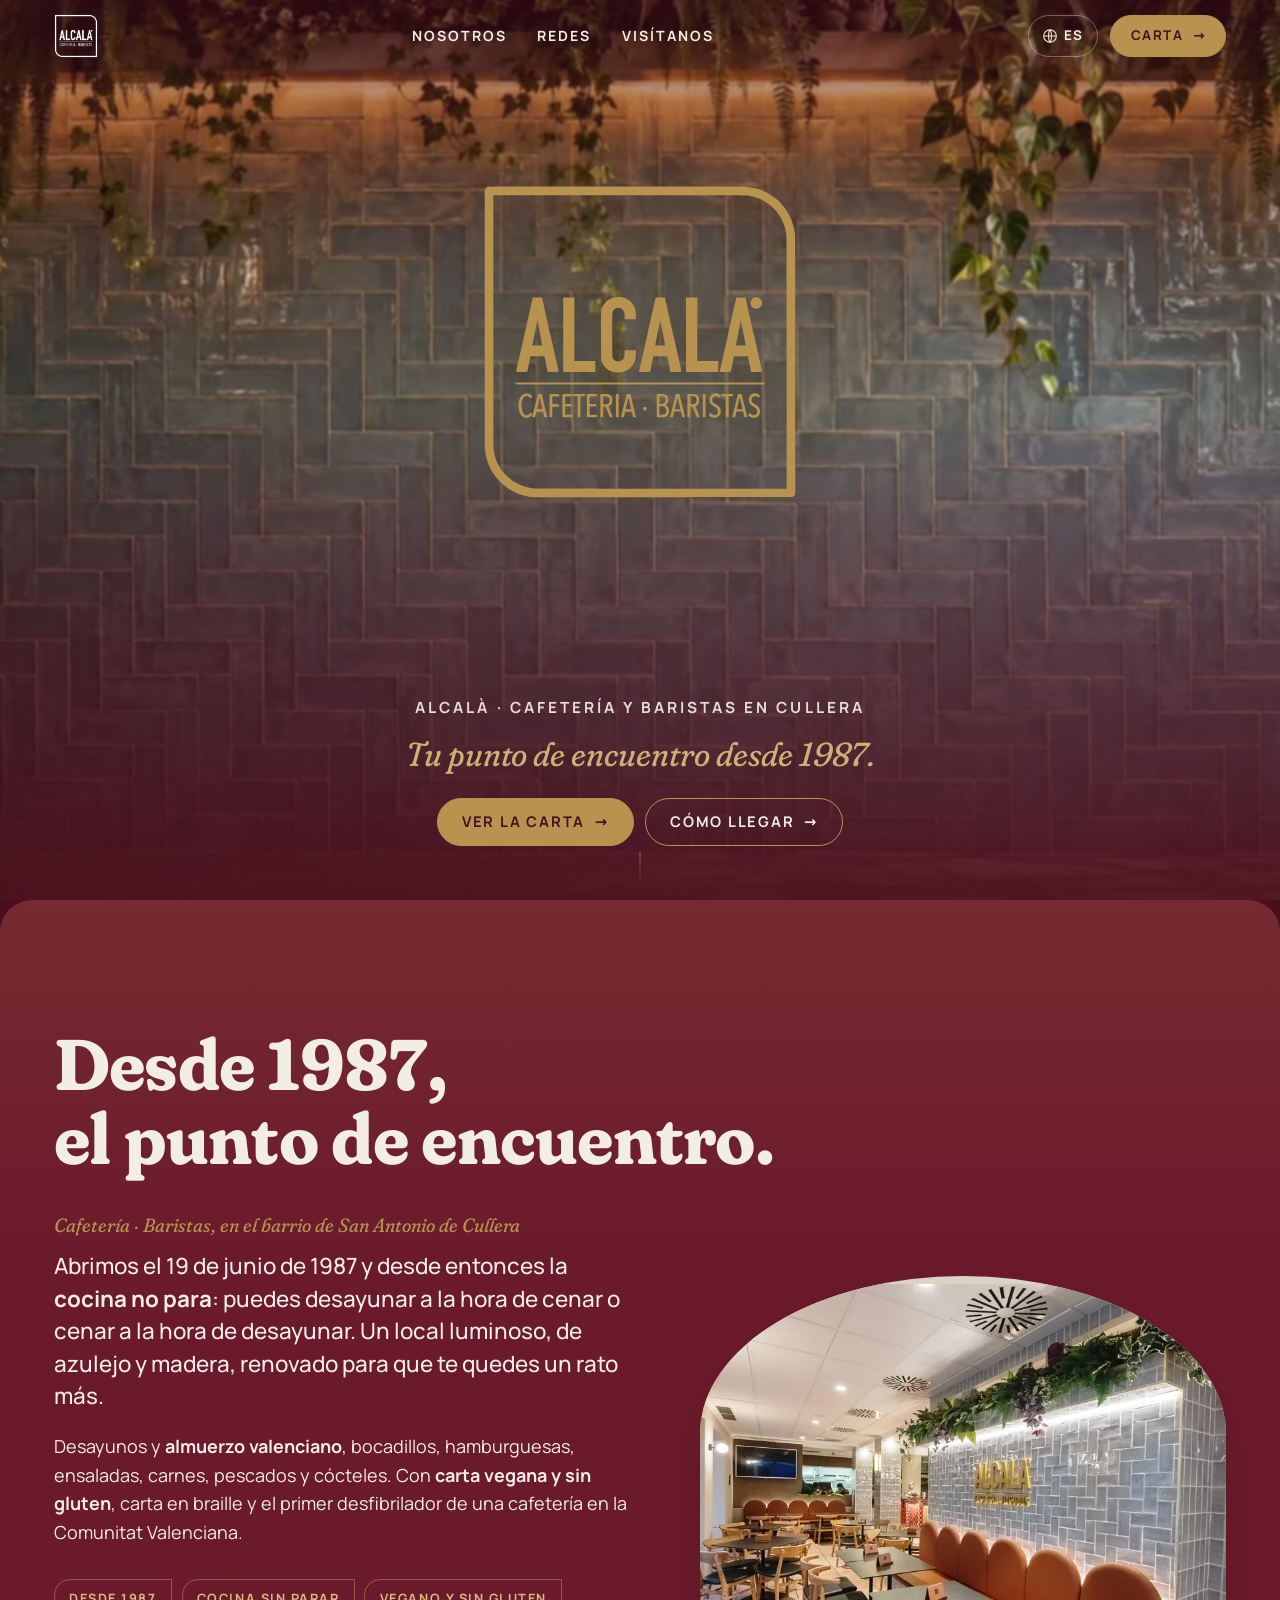
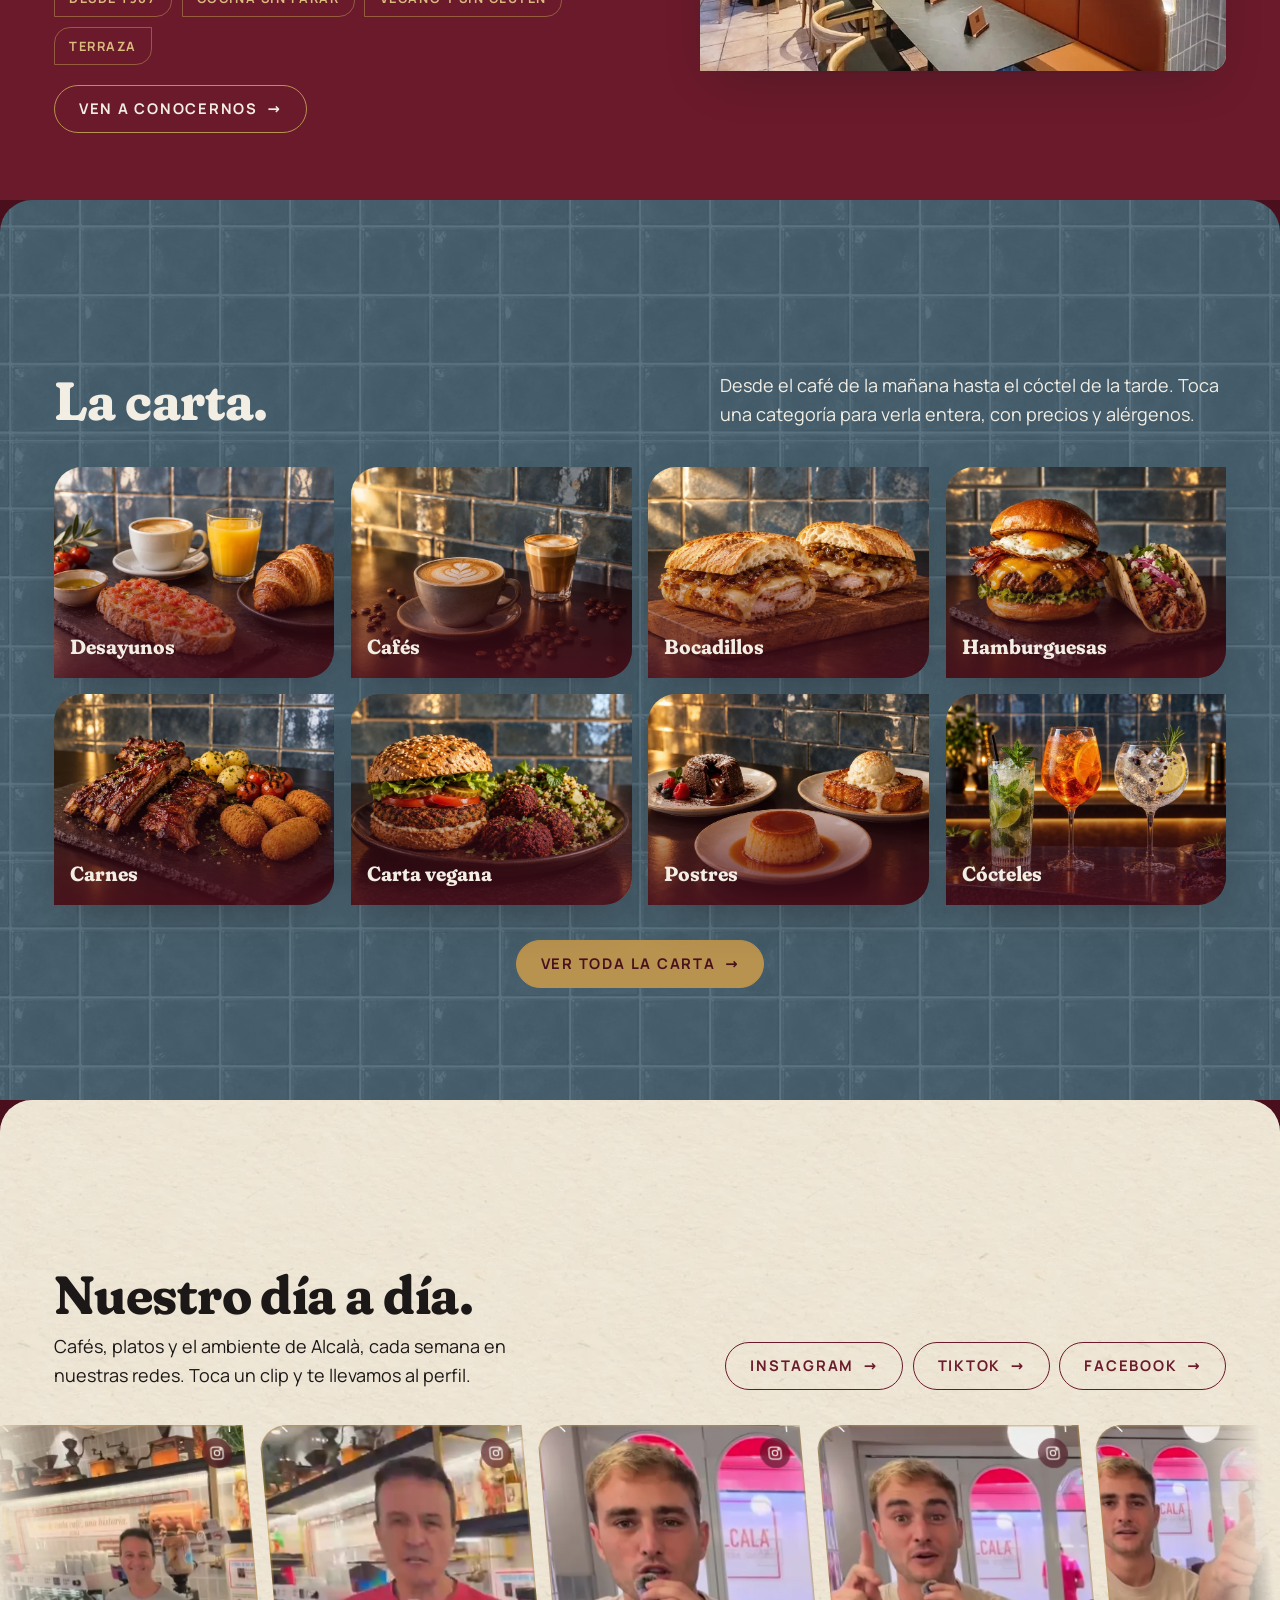
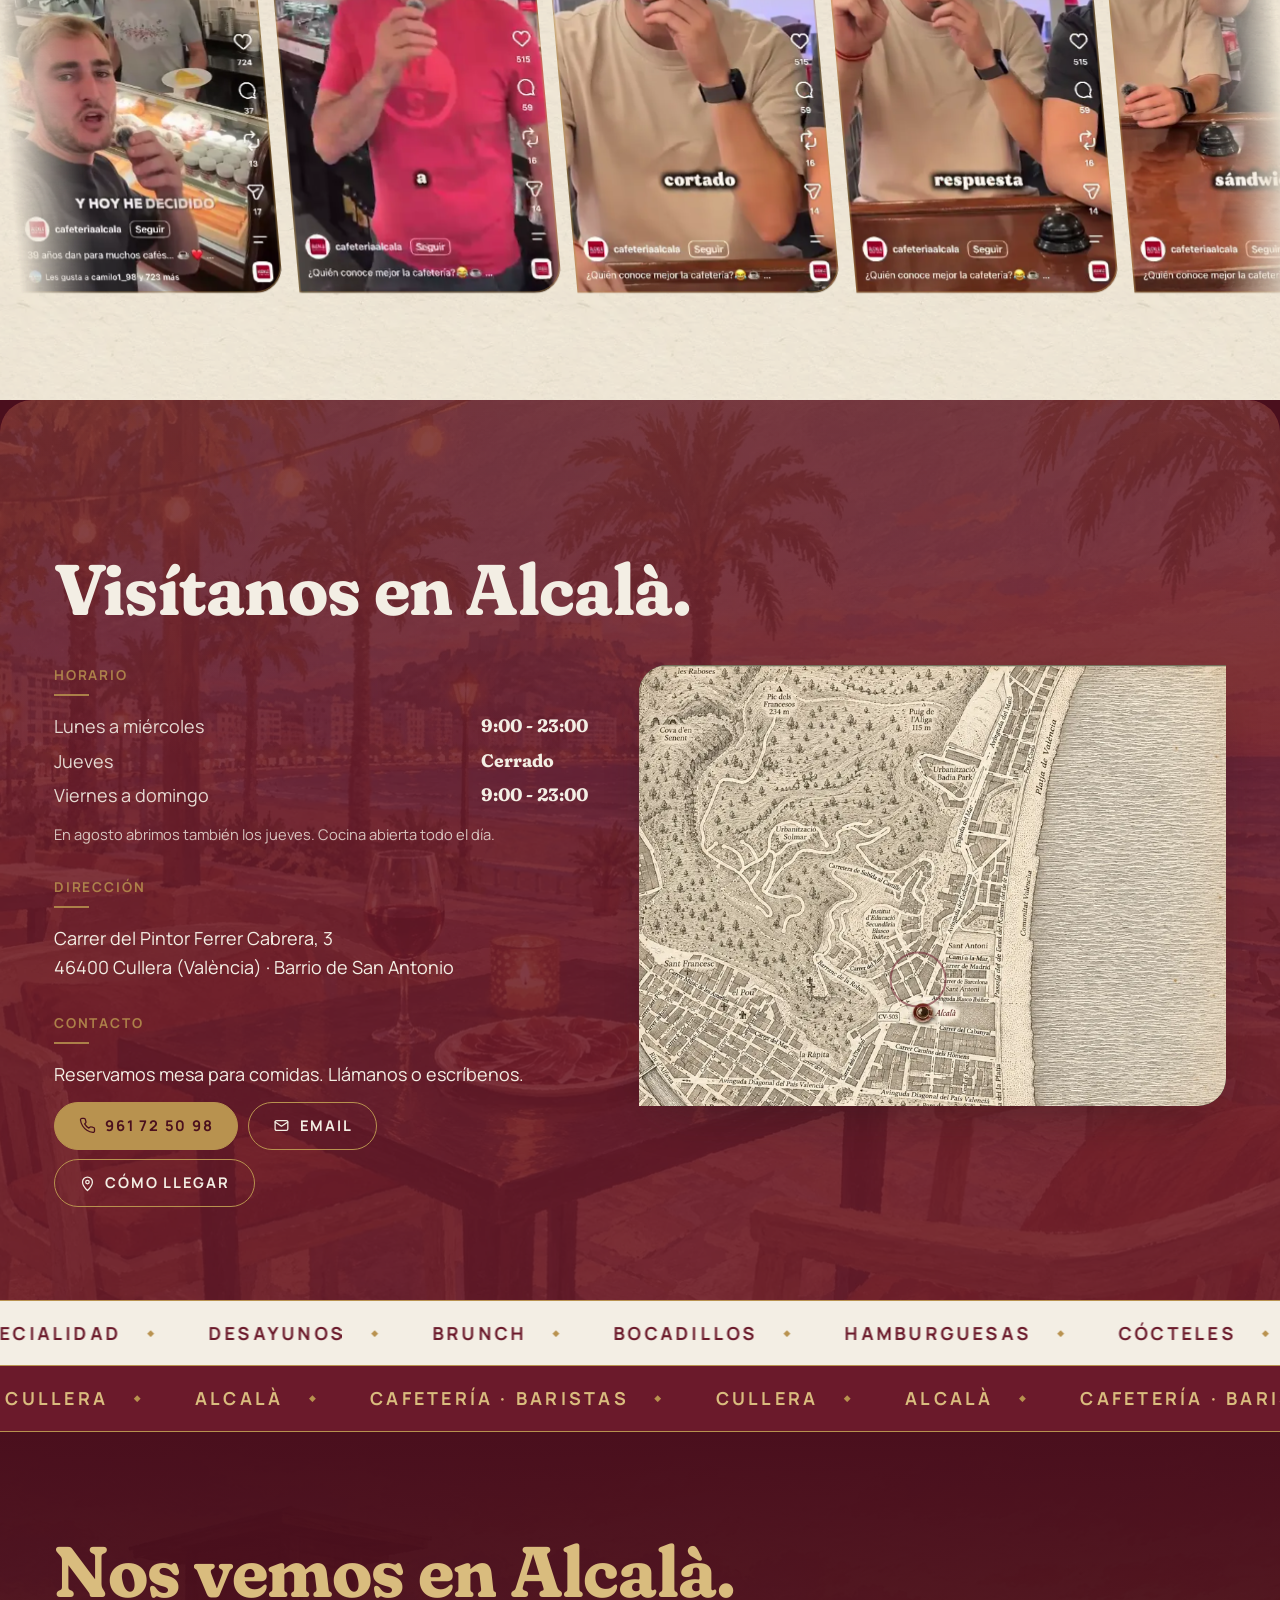
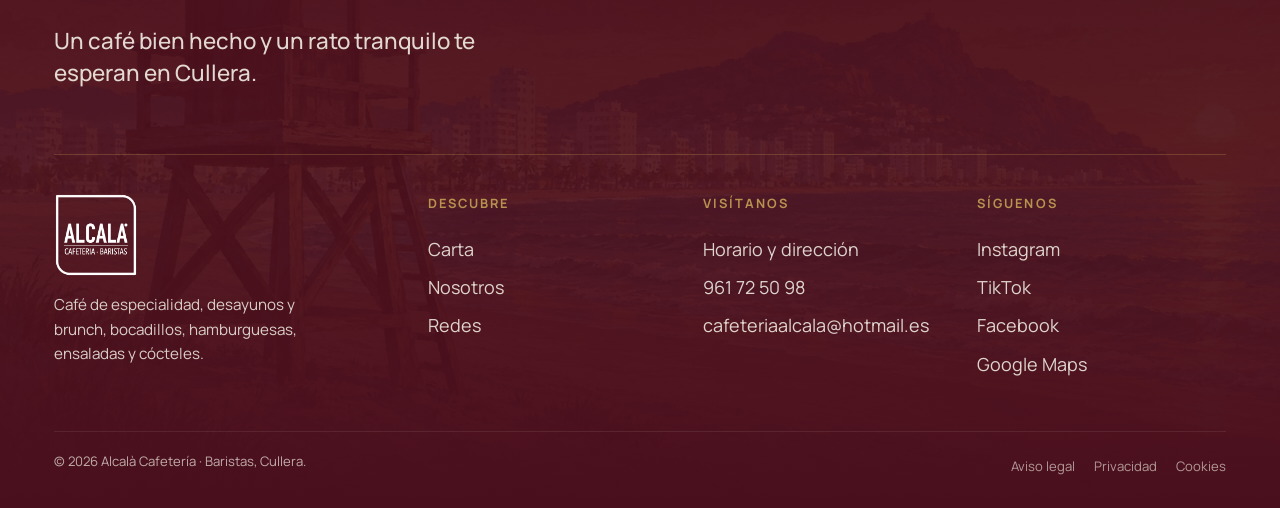
==== commit 23bcf708: "Quitar la ruta animada del café; el mapa vuelve al plano completo con la taza Co-Authored-By: Claude" ====
--- a/site/index.html
+++ b/site/index.html
@@ -20,7 +20,7 @@
 <link rel="preload" href="lib/fonts/manrope-latin.woff2" as="font" type="font/woff2" crossorigin>
 <link rel="stylesheet" href="lib/fonts/fuentes.css">
 <link rel="stylesheet" href="css/base.css?v=7">
-<link rel="stylesheet" href="css/portada.css?v=5">
+<link rel="stylesheet" href="css/portada.css?v=6">
 <link rel="preload" href="media/logo.svg" as="image">
 <script type="application/ld+json">
 {"@context":"https://schema.org","@graph":[
@@ -194,24 +194,12 @@
           </div>
         </div>
         <figure class="foto visita__mapa rv" style="--d:.15s">
-          <a class="mapa" id="mapa" href="https://www.google.com/maps/dir/?api=1&destination=Cafeter%C3%ADa+Alcal%C3%A1,+C.+del+Pintor+Ferrer+Cabrera,+3,+46400+Cullera" target="_blank" rel="noopener" aria-label="Mapa de 1900 con la ruta desde la rotonda de la Avinguda del País Valencià hasta Alcalà; abre cómo llegar en Google Maps">
+          <a class="mapa" href="https://www.google.com/maps/dir/?api=1&destination=Cafeter%C3%ADa+Alcal%C3%A1,+C.+del+Pintor+Ferrer+Cabrera,+3,+46400+Cullera" target="_blank" rel="noopener" aria-label="Mapa clásico de Cullera con la cafetería marcada; abre cómo llegar en Google Maps">
             <picture>
-              <source media="(max-width:640px)" srcset="media/fotos/mapa-ruta-movil.webp">
-              <img src="media/fotos/mapa-ruta.webp" alt="Plano de Cullera de estilo 1900: la taza de café en color marca Alcalà, en el barrio de San Antonio junto a la playa" width="1047" height="723" loading="lazy">
+              <source media="(max-width:640px)" srcset="media/fotos/mapa-clasico-movil.webp">
+              <img src="media/fotos/mapa-clasico.webp" alt="Plano de Cullera de estilo 1900 en blanco y negro: la taza de café en color marca Alcalà, en el barrio de San Antonio junto a la playa" width="1400" height="1045" loading="lazy">
             </picture>
-            <!-- ruta animada: una taza se vuelca en la rotonda y el café recorre las calles hasta Alcalà -->
-            <svg class="ruta" viewBox="0 0 1047 723" preserveAspectRatio="xMidYMid slice" aria-hidden="true">
-              <path class="ruta__sombra" d="M262 548 L285 520 L320 470 L360 410 L400 350 L432 305 L458 278 Q470 266 480 262 L505 250 Q518 246 530 244 L552 242"/>
-              <path class="ruta__cafe" id="rutaCafe" d="M262 548 L285 520 L320 470 L360 410 L400 350 L432 305 L458 278 Q470 266 480 262 L505 250 Q518 246 530 244 L552 242"/>
-              <circle class="ruta__gota" r="7" style="offset-path:path('M262 548 L285 520 L320 470 L360 410 L400 350 L432 305 L458 278 Q470 266 480 262 L505 250 Q518 246 530 244 L552 242')"/>
-              <g class="ruta__taza">
-                <ellipse class="taza__plato" cx="262" cy="562" rx="36" ry="12"/>
-                <path class="taza__asa" d="M288 532 q18 0 18 14 q0 14 -16 16"/>
-                <path class="taza__cuerpo" d="M236 526 h52 l-7 40 h-38 z"/>
-                <ellipse class="taza__borde" cx="262" cy="526" rx="26" ry="9"/>
-                <ellipse class="taza__cafe" cx="262" cy="526" rx="20" ry="6.5"/>
-              </g>
-            </svg>
+            <span class="mapa__halo" aria-hidden="true"></span>
             <span class="mapa__nota">Toca para abrir cómo llegar</span>
           </a>
         </figure>
@@ -292,6 +280,6 @@
 <script src="js/hero.js?v=6" defer></script>
 <script src="lib/lenis.min.js" defer></script>
 <script src="js/base.js?v=3" defer></script>
-<script src="js/portada.js?v=3" defer></script>
+<script src="js/portada.js?v=4" defer></script>
 </body>
 </html>
--- a/site/css/portada.css
+++ b/site/css/portada.css
@@ -52,11 +52,14 @@
 .horario{ display:grid; grid-template-columns:1fr auto; gap:.35rem 1.5rem }
 .horario dt{ opacity:.9 } .horario dd{ font-family:var(--ff-ui); font-weight:500; letter-spacing:.04em; white-space:nowrap }
 .visita__acciones{ display:flex; flex-wrap:wrap; gap:.6rem; margin-top:.8rem }
-.visita__mapa{ aspect-ratio:1047/723; max-height:60vh; width:100%; border-radius:var(--r-logo); overflow:hidden; background:var(--azulejo-2); box-shadow:var(--sombra-carta), inset 0 0 0 1.5px rgba(184,146,79,.45); position:relative }
+.visita__mapa{ aspect-ratio:4/3; max-height:60vh; width:100%; border-radius:var(--r-logo); overflow:hidden; background:var(--azulejo-2); box-shadow:var(--sombra-carta), inset 0 0 0 1.5px rgba(184,146,79,.45); position:relative }
 .visita__nota{ margin-top:.8rem; font-size:.92rem; opacity:.8 }
 /* mapa clásico (ilustración sobre cartografía real); la mancha de café es el local */
 .mapa{ position:absolute; inset:0; display:block; overflow:hidden; border-radius:inherit }
-.mapa img{ width:100%; height:100%; object-fit:cover }
+.mapa img{ width:100%; height:100%; object-fit:cover; transform-origin:47.5% 71.4%; transition:transform 1.2s var(--lento); filter:none }
+.mapa:hover img{ transform:scale(1.12) }
+.mapa__halo{ position:absolute; left:47.5%; top:71.4%; width:9%; aspect-ratio:1; transform:translate(-50%,-50%); border-radius:50%; box-shadow:0 0 0 2px rgba(107,26,43,.55); animation:halo 2.6s ease-out infinite; pointer-events:none }
+@keyframes halo{ 0%{ transform:translate(-50%,-50%) scale(.6); opacity:.9 } 100%{ transform:translate(-50%,-50%) scale(1.6); opacity:0 } }
 .mapa__nota{ position:absolute; right:.8rem; bottom:.8rem; padding:.35rem .7rem; border-radius:999px; background:rgba(74,15,29,.85); color:var(--hueso); font-family:var(--ff-ui); font-weight:700; text-transform:uppercase; letter-spacing:.1em; font-size:.66rem; opacity:0; transform:translateY(4px); transition:opacity .3s, transform .4s var(--lento) }
 .mapa:hover .mapa__nota, .mapa:focus-visible .mapa__nota{ opacity:1; transform:none }
 @media (hover:none){ .mapa__nota{ opacity:1; transform:none } }
@@ -77,23 +80,3 @@
 .sellos li, .reel__ov, .pin{ font-weight:700 }
 .cat span{ font-family:var(--ff-titulo); font-weight:700; text-transform:none; letter-spacing:0; font-size:clamp(1.15rem,1.6vw,1.5rem); font-variation-settings:"SOFT" 100,"opsz" 72 }
 .horario dd{ font-family:var(--ff-titulo); font-weight:700; letter-spacing:0; font-variation-settings:"SOFT" 100,"opsz" 36 }
-
-/* ---------- ruta animada sobre el mapa: la taza se vuelca y el café circula hasta Alcalà ---------- */
-.ruta{ position:absolute; inset:0; width:100%; height:100%; pointer-events:none; overflow:visible }
-.ruta__sombra{ fill:none; stroke:rgba(74,15,29,.18); stroke-width:16; stroke-linecap:round; stroke-linejoin:round; filter:blur(3px) }
-.ruta__cafe{ fill:none; stroke:#5A2E14; stroke-width:9; stroke-linecap:round; stroke-linejoin:round; stroke-dasharray:var(--largo,700); stroke-dashoffset:var(--largo,700) }
-.ruta__gota{ fill:#5A2E14; offset-distance:0%; opacity:0; offset-rotate:0deg }
-.ruta__taza{ transform-box:fill-box; transform-origin:85% 100% }
-.taza__plato{ fill:#F3EEE4; stroke:#2A1C14; stroke-width:1.5 }
-.taza__asa{ fill:none; stroke:var(--burdeos); stroke-width:7; stroke-linecap:round }
-.taza__cuerpo{ fill:var(--burdeos); stroke:#4A0F1D; stroke-width:1.5 }
-.taza__borde{ fill:#8A2438; stroke:var(--oro); stroke-width:3 }
-.taza__cafe{ fill:#4A2612 }
-/* cuando el mapa asoma, .anima arranca la secuencia (~5 s) y se repite */
-.anima .ruta__taza{ animation:tazaVuelca .9s cubic-bezier(.6,0,.4,1) .3s forwards }
-.anima .ruta__cafe{ animation:rutaTraza 3.4s cubic-bezier(.45,.05,.3,1) 1.05s forwards }
-.anima .ruta__gota{ animation:rutaGota 3.4s cubic-bezier(.45,.05,.3,1) 1.05s forwards }
-@keyframes tazaVuelca{ to{ transform:rotate(68deg) } }
-@keyframes rutaTraza{ to{ stroke-dashoffset:0 } }
-@keyframes rutaGota{ 0%{ offset-distance:0%; opacity:0 } 4%{ opacity:1 } 96%{ opacity:1 } 100%{ offset-distance:100%; opacity:0 } }
-@media (prefers-reduced-motion:reduce){ .ruta__cafe{ stroke-dashoffset:0 } .ruta__gota{ display:none } .anima .ruta__taza{ animation:none; transform:rotate(68deg) } }
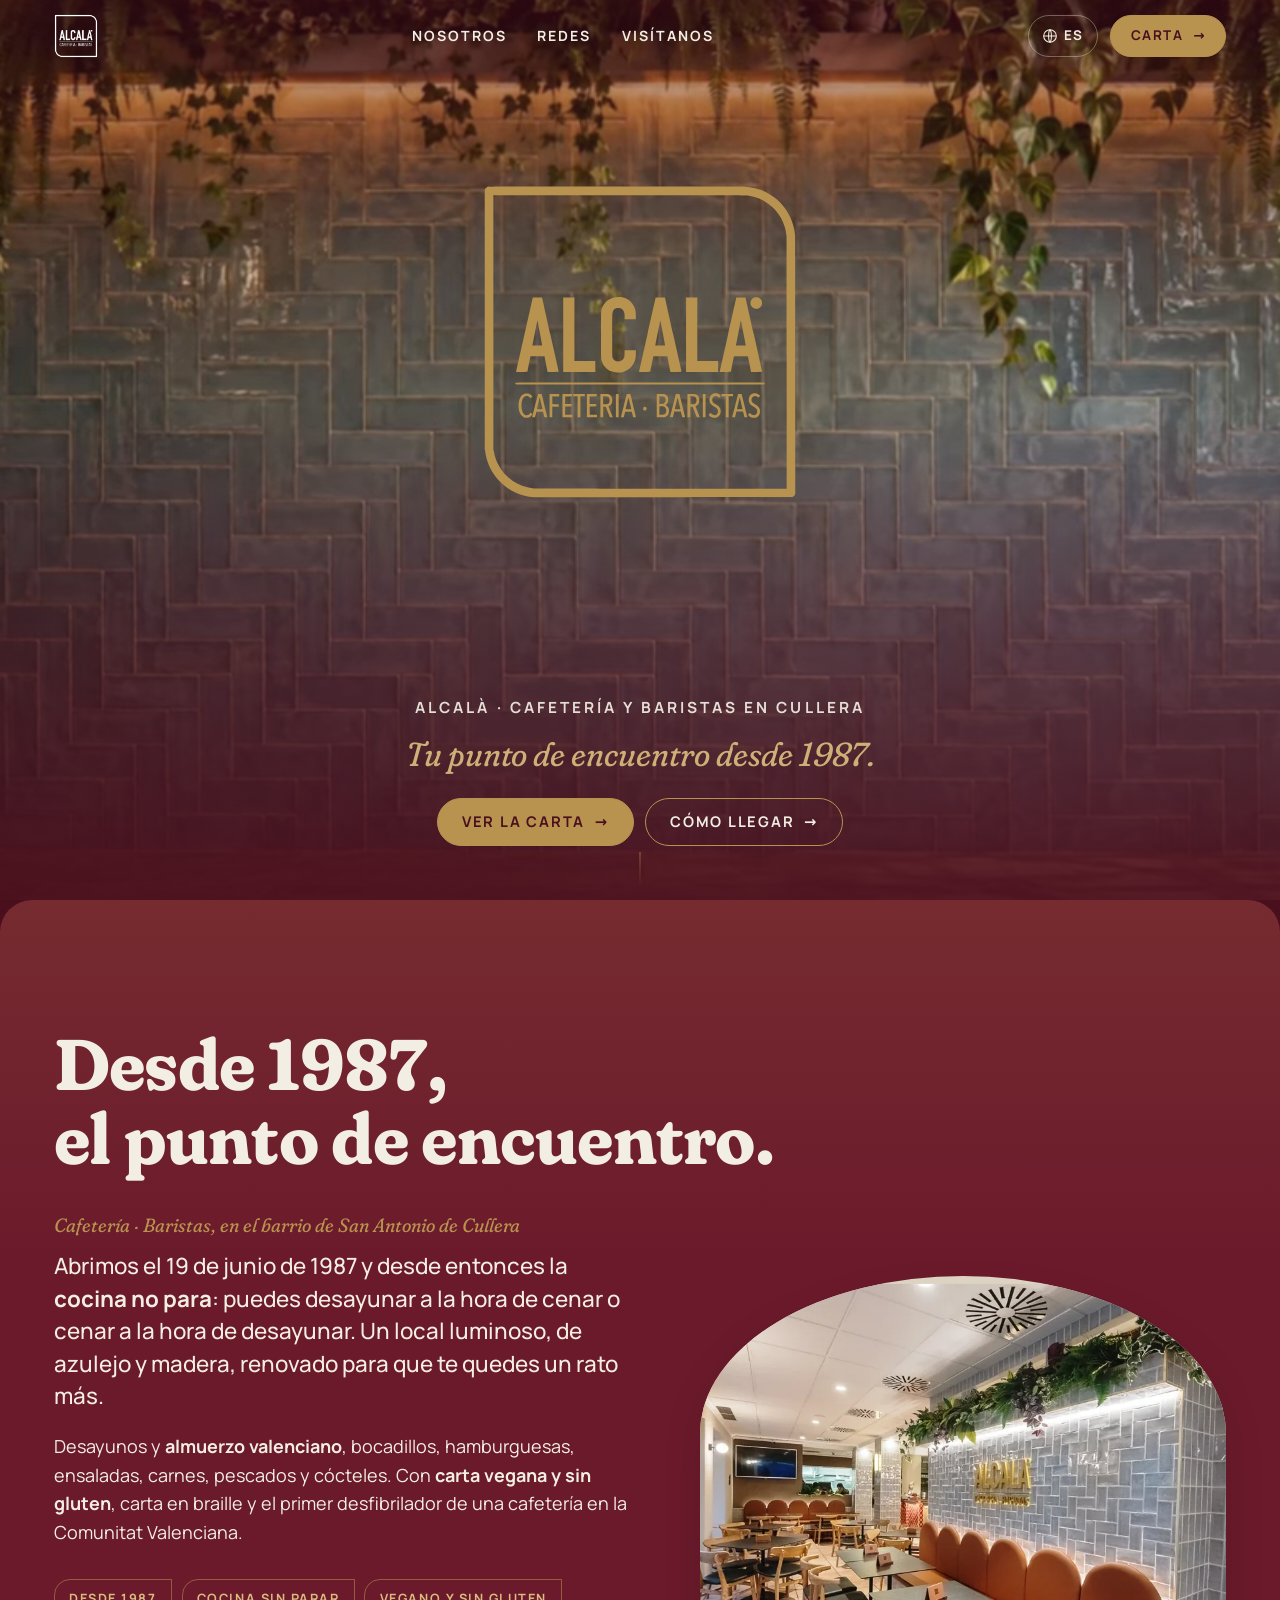
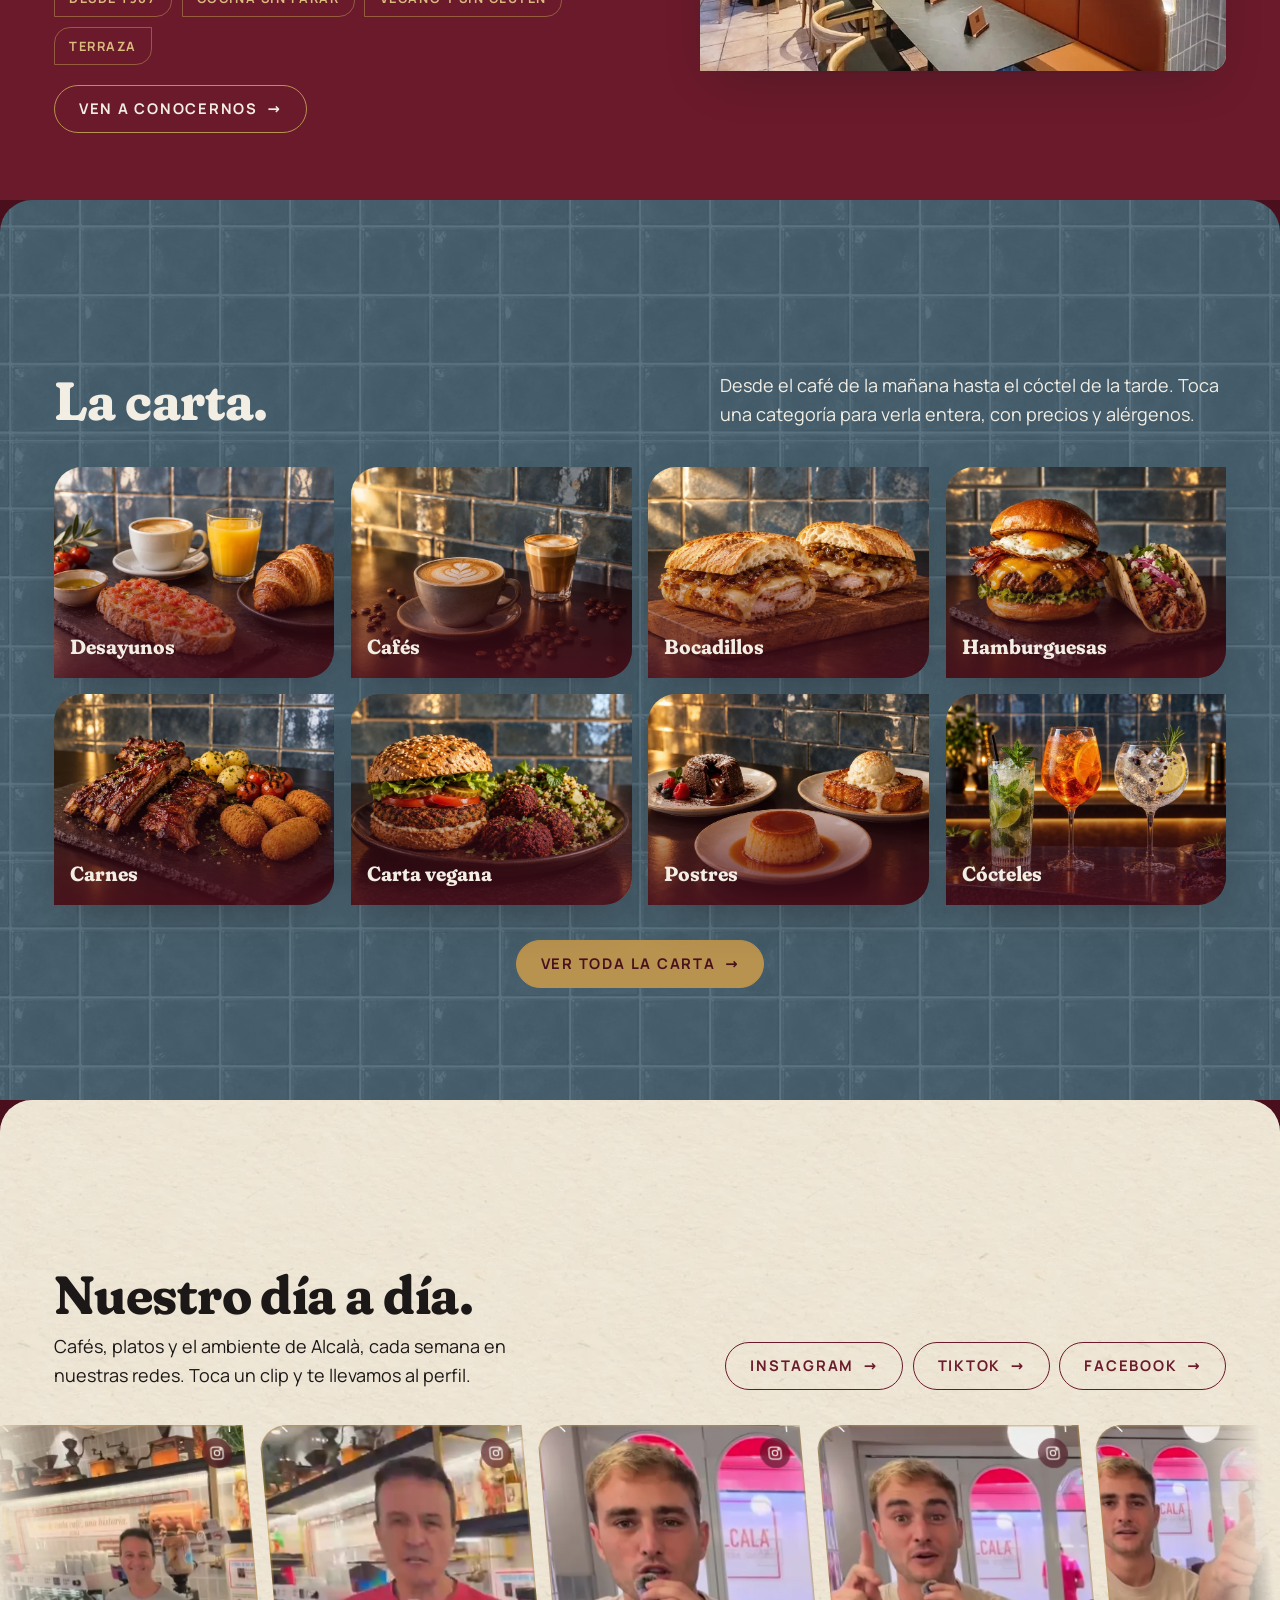
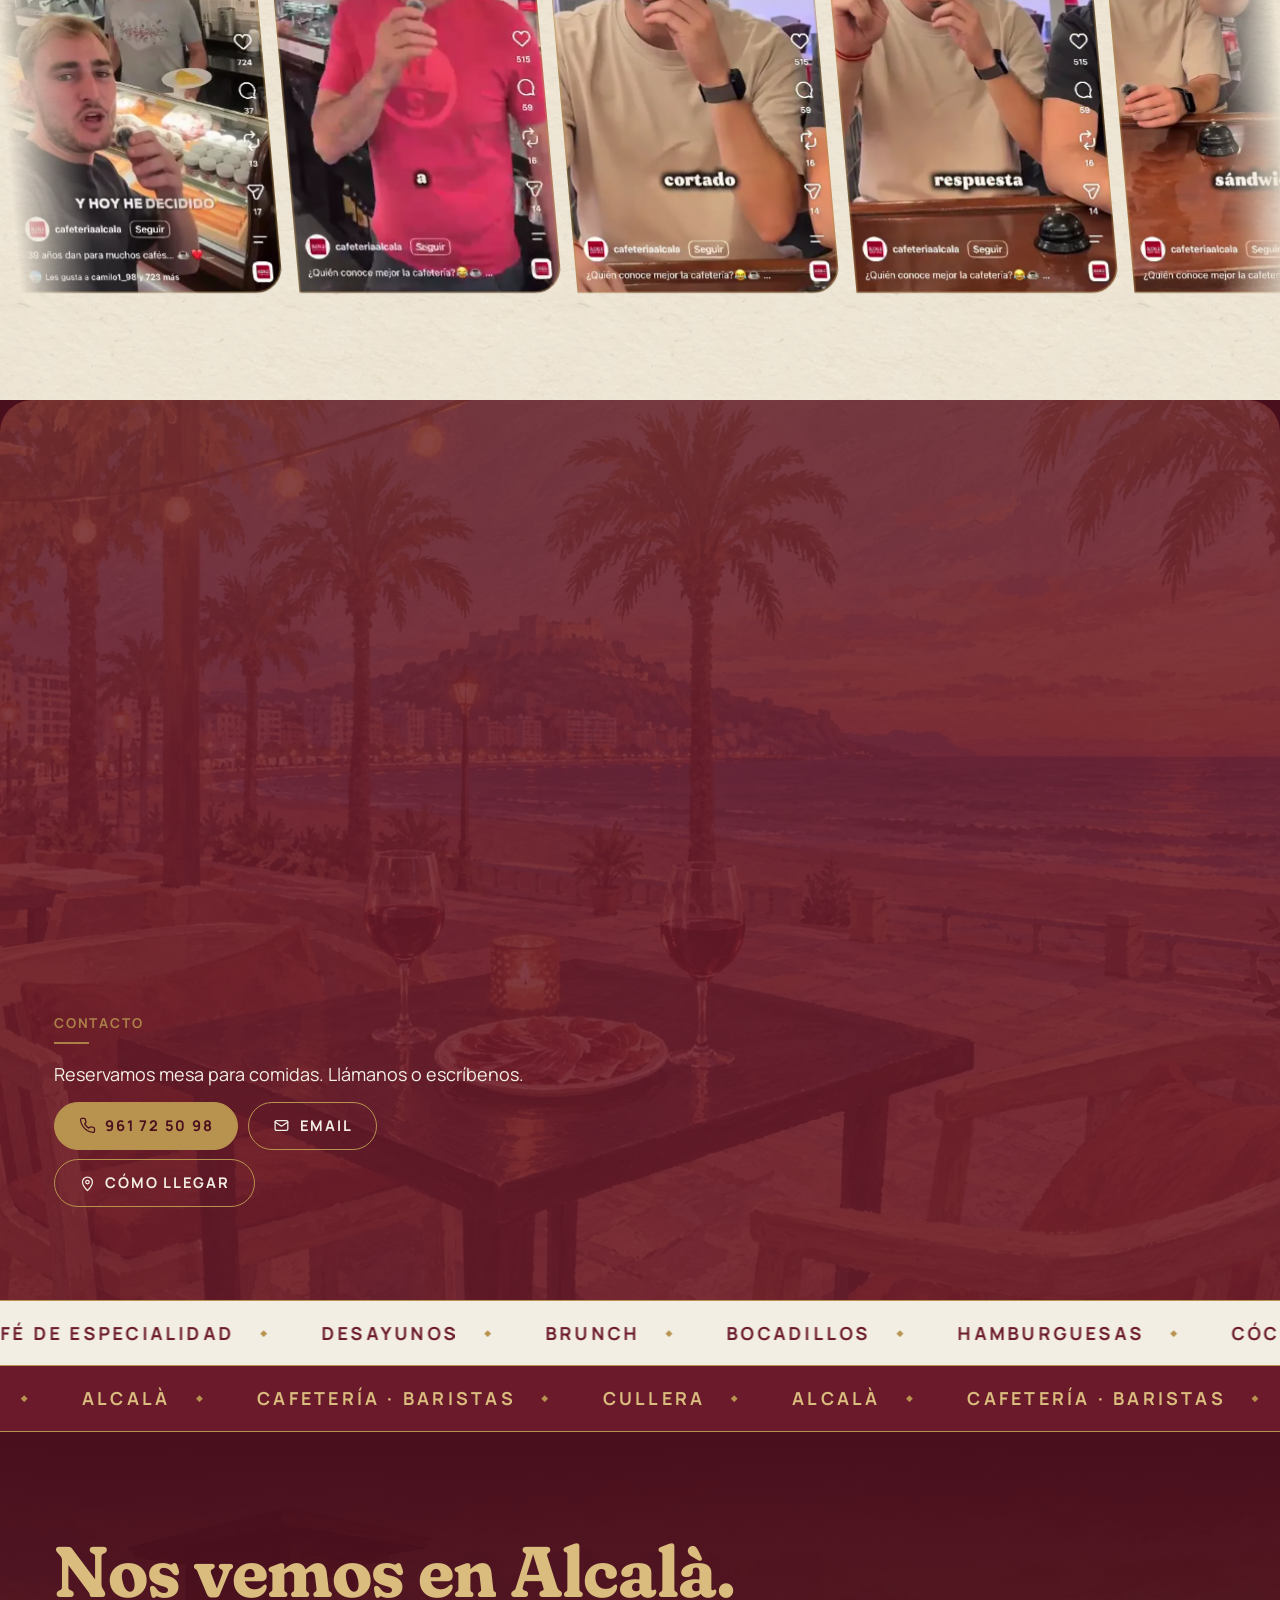
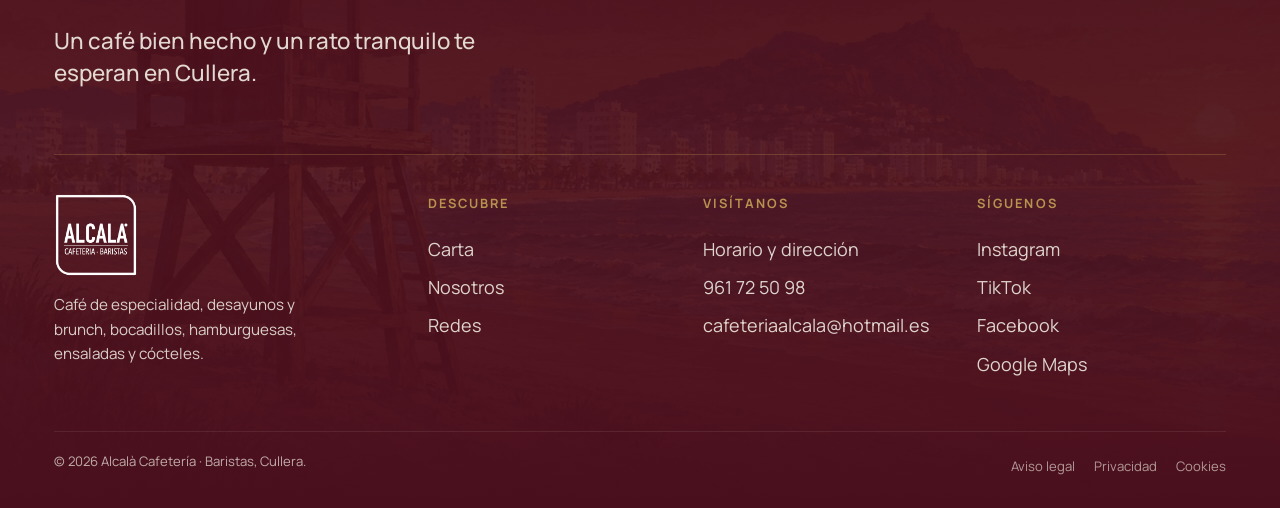
==== commit 1817d06e: "Hero en móvil: el logo se dimensiona por la altura de pantalla y ya no pisa el subtítulo; quitada la" ====
--- a/site/index.html
+++ b/site/index.html
@@ -19,7 +19,7 @@
 <link rel="preload" href="lib/fonts/fraunces-latin.woff2" as="font" type="font/woff2" crossorigin>
 <link rel="preload" href="lib/fonts/manrope-latin.woff2" as="font" type="font/woff2" crossorigin>
 <link rel="stylesheet" href="lib/fonts/fuentes.css">
-<link rel="stylesheet" href="css/base.css?v=7">
+<link rel="stylesheet" href="css/base.css?v=8">
 <link rel="stylesheet" href="css/portada.css?v=6">
 <link rel="preload" href="media/logo.svg" as="image">
 <script type="application/ld+json">
--- a/site/css/base.css
+++ b/site/css/base.css
@@ -296,9 +296,14 @@
 @media (max-width:640px){
   :root{ --lado:1.3rem }
   .pie__cols{ grid-template-columns:1fr }
+  /* móvil: el logo se dimensiona también por la ALTURA de la pantalla para que nunca pise el texto de abajo */
   .hero__logo{ width:min(62vw,300px); top:36% }
-  .hero__logo--liso{ width:min(78vw,360px) }
-  .hero__texto{ bottom:5.4rem; padding-right:calc(var(--lado) + 3.4rem); padding-left:calc(var(--lado) + 3.4rem) }
+  .hero__logo--liso{ width:min(74vw,34svh,340px); top:31% }
+  .hero__texto{ bottom:4.6rem; gap:.8rem; padding-right:calc(var(--lado) + 3.4rem); padding-left:calc(var(--lado) + 3.4rem) }
+  .hero__h1{ font-size:.74rem; letter-spacing:.16em }
+  .hero__h1 b{ font-size:clamp(1.25rem,5.2vw,1.6rem); margin-top:.25rem }
+  .hero__botones{ gap:.5rem }
+  .hero__botones .btn{ min-height:2.7rem }
   .hero__botones{ flex-direction:column; align-items:stretch; width:100%; max-width:280px }
   .hero__botones .btn{ justify-content:center }
 }
@@ -310,14 +315,20 @@
   .lamina{ transform:none }
   .hero__scroll{ display:none }
 }
-
-/* ====================== tipografía de titulares: Fraunces Soft ======================
-   Misma voz que los nombres de categoría (Desayunos, Cafés…): peso 700 y tamaño óptico 72. */
-.titular{ font-family:var(--ff-titulo); font-weight:700; text-transform:none; letter-spacing:-.01em; line-height:1.04; font-variation-settings:"SOFT" 100,"opsz" 72 }
-.t-xl{ font-size:clamp(2.5rem,5.6vw,5.4rem) }
-.t-l{  font-size:clamp(2rem,4.2vw,4rem) }
-.t-m{  font-size:clamp(1.5rem,2.6vw,2.3rem) }
-.ceja, .hero__h1 b, .telon__frase{ font-family:var(--ff-detalle); font-style:italic; font-weight:400; font-variation-settings:"SOFT" 100,"opsz" 72 }
-.menu>a{ font-family:var(--ff-titulo); font-weight:700; text-transform:none; letter-spacing:-.01em; font-size:clamp(2.2rem,8.5vw,3.4rem); font-variation-settings:"SOFT" 100,"opsz" 72 }
-.btn, .nav__links a, .h3, .idiomas__btn, .idiomas__lista a b, .idiomas-fila a, .pie h4, .cinta__pista span, .hero__h1, .menu__redes{ font-weight:700 }
-.pal{ padding-bottom:.12em; margin-bottom:-.12em }
+
+/* ====================== tipografía de titulares: Fraunces Soft ======================
+   Misma voz que los nombres de categoría (Desayunos, Cafés…): peso 700 y tamaño óptico 72. */
+.titular{ font-family:var(--ff-titulo); font-weight:700; text-transform:none; letter-spacing:-.01em; line-height:1.04; font-variation-settings:"SOFT" 100,"opsz" 72 }
+.t-xl{ font-size:clamp(2.5rem,5.6vw,5.4rem) }
+.t-l{  font-size:clamp(2rem,4.2vw,4rem) }
+.t-m{  font-size:clamp(1.5rem,2.6vw,2.3rem) }
+.ceja, .hero__h1 b, .telon__frase{ font-family:var(--ff-detalle); font-style:italic; font-weight:400; font-variation-settings:"SOFT" 100,"opsz" 72 }
+.menu>a{ font-family:var(--ff-titulo); font-weight:700; text-transform:none; letter-spacing:-.01em; font-size:clamp(2.2rem,8.5vw,3.4rem); font-variation-settings:"SOFT" 100,"opsz" 72 }
+.btn, .nav__links a, .h3, .idiomas__btn, .idiomas__lista a b, .idiomas-fila a, .pie h4, .cinta__pista span, .hero__h1, .menu__redes{ font-weight:700 }
+.pal{ padding-bottom:.12em; margin-bottom:-.12em }
+
+@media (max-width:640px) and (max-height:620px){
+  .hero__logo--liso{ width:min(60vw,30svh); top:27% }
+  .hero__texto{ bottom:3.4rem; gap:.6rem }
+  .hero__h1 b{ font-size:1.15rem }
+}
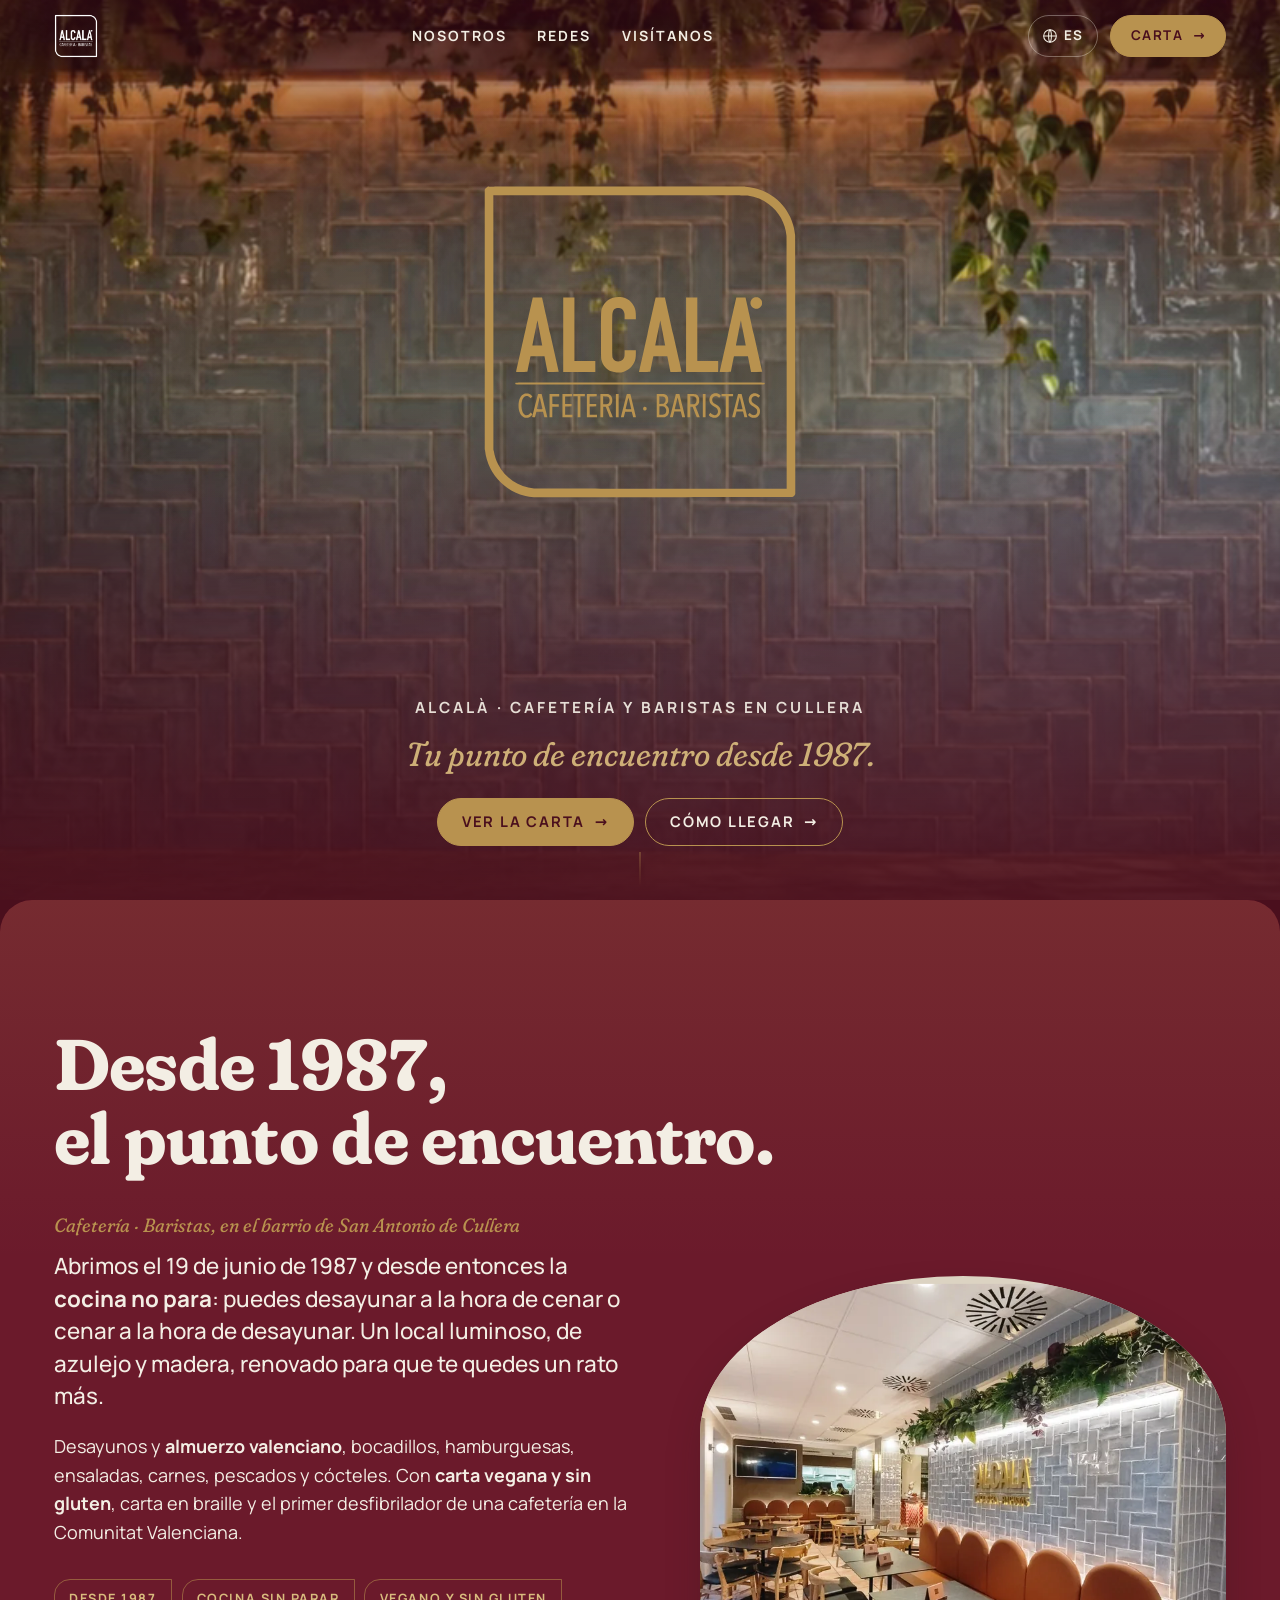
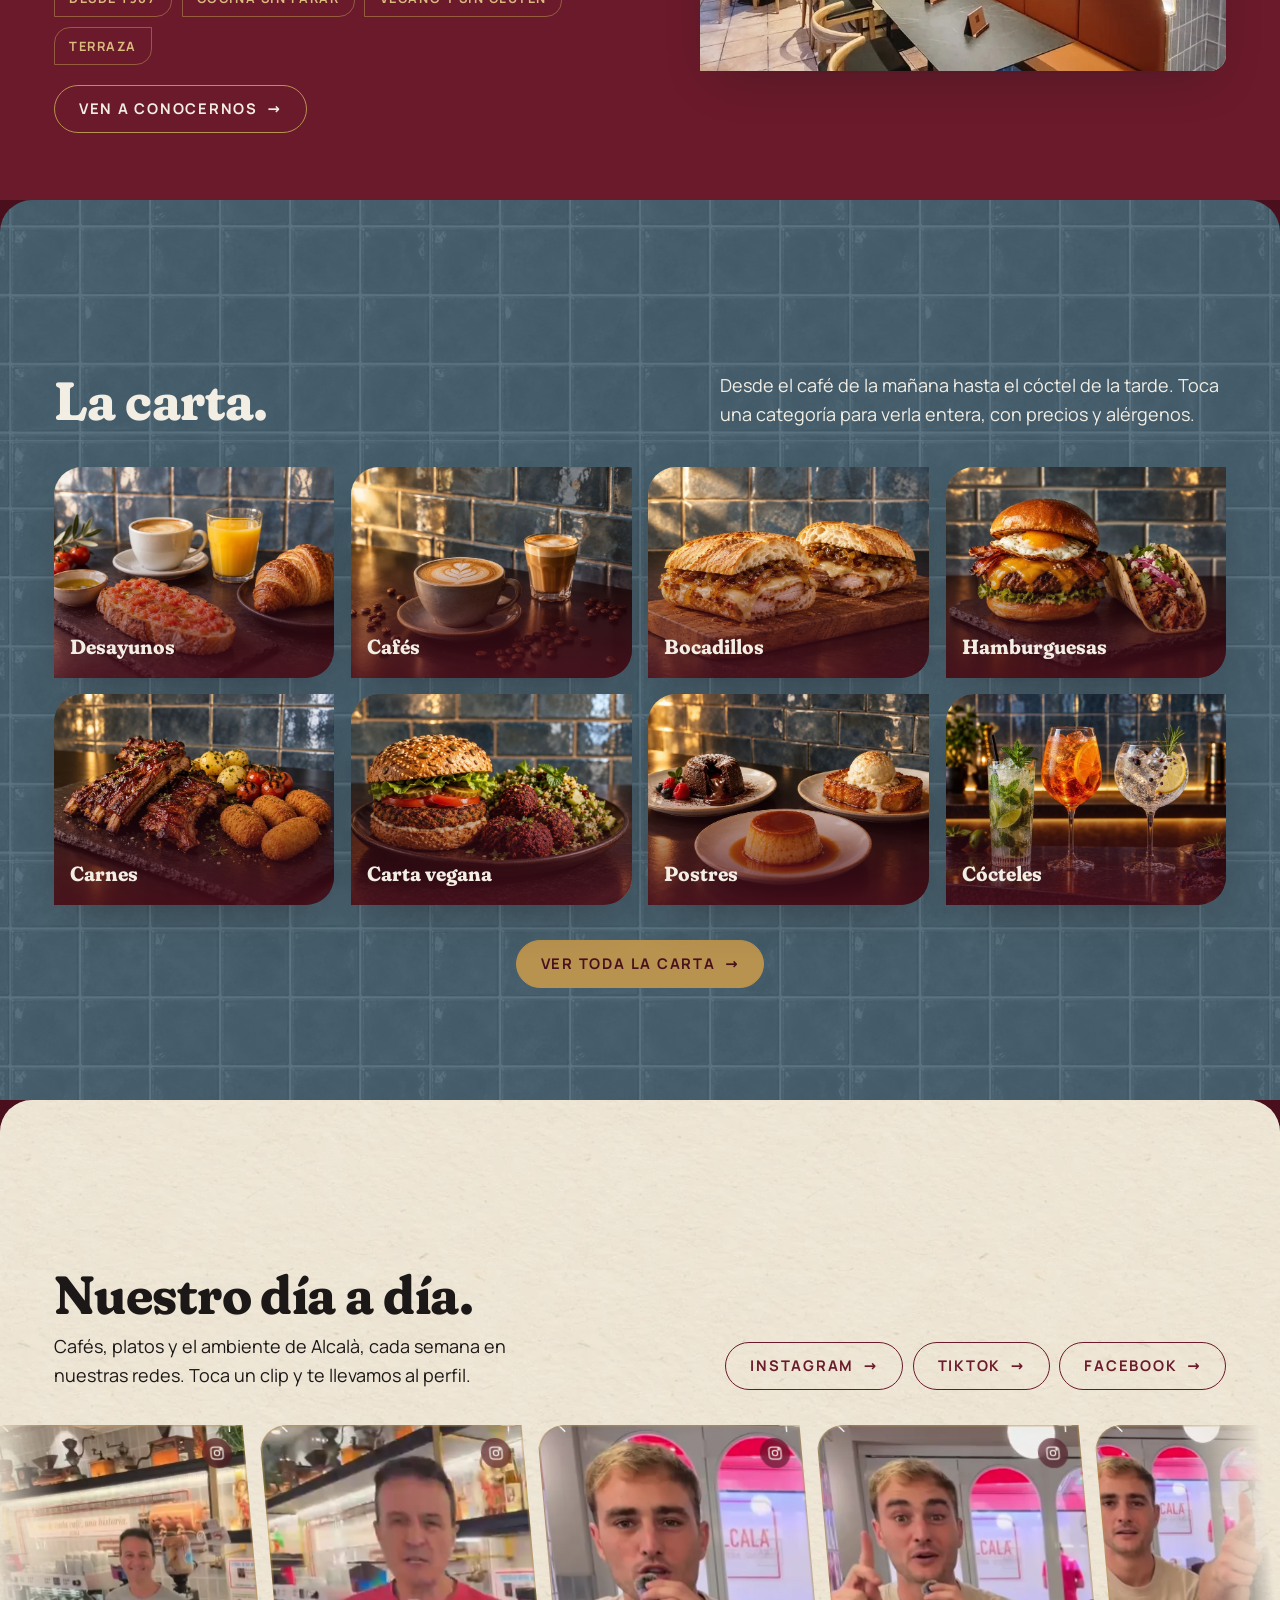
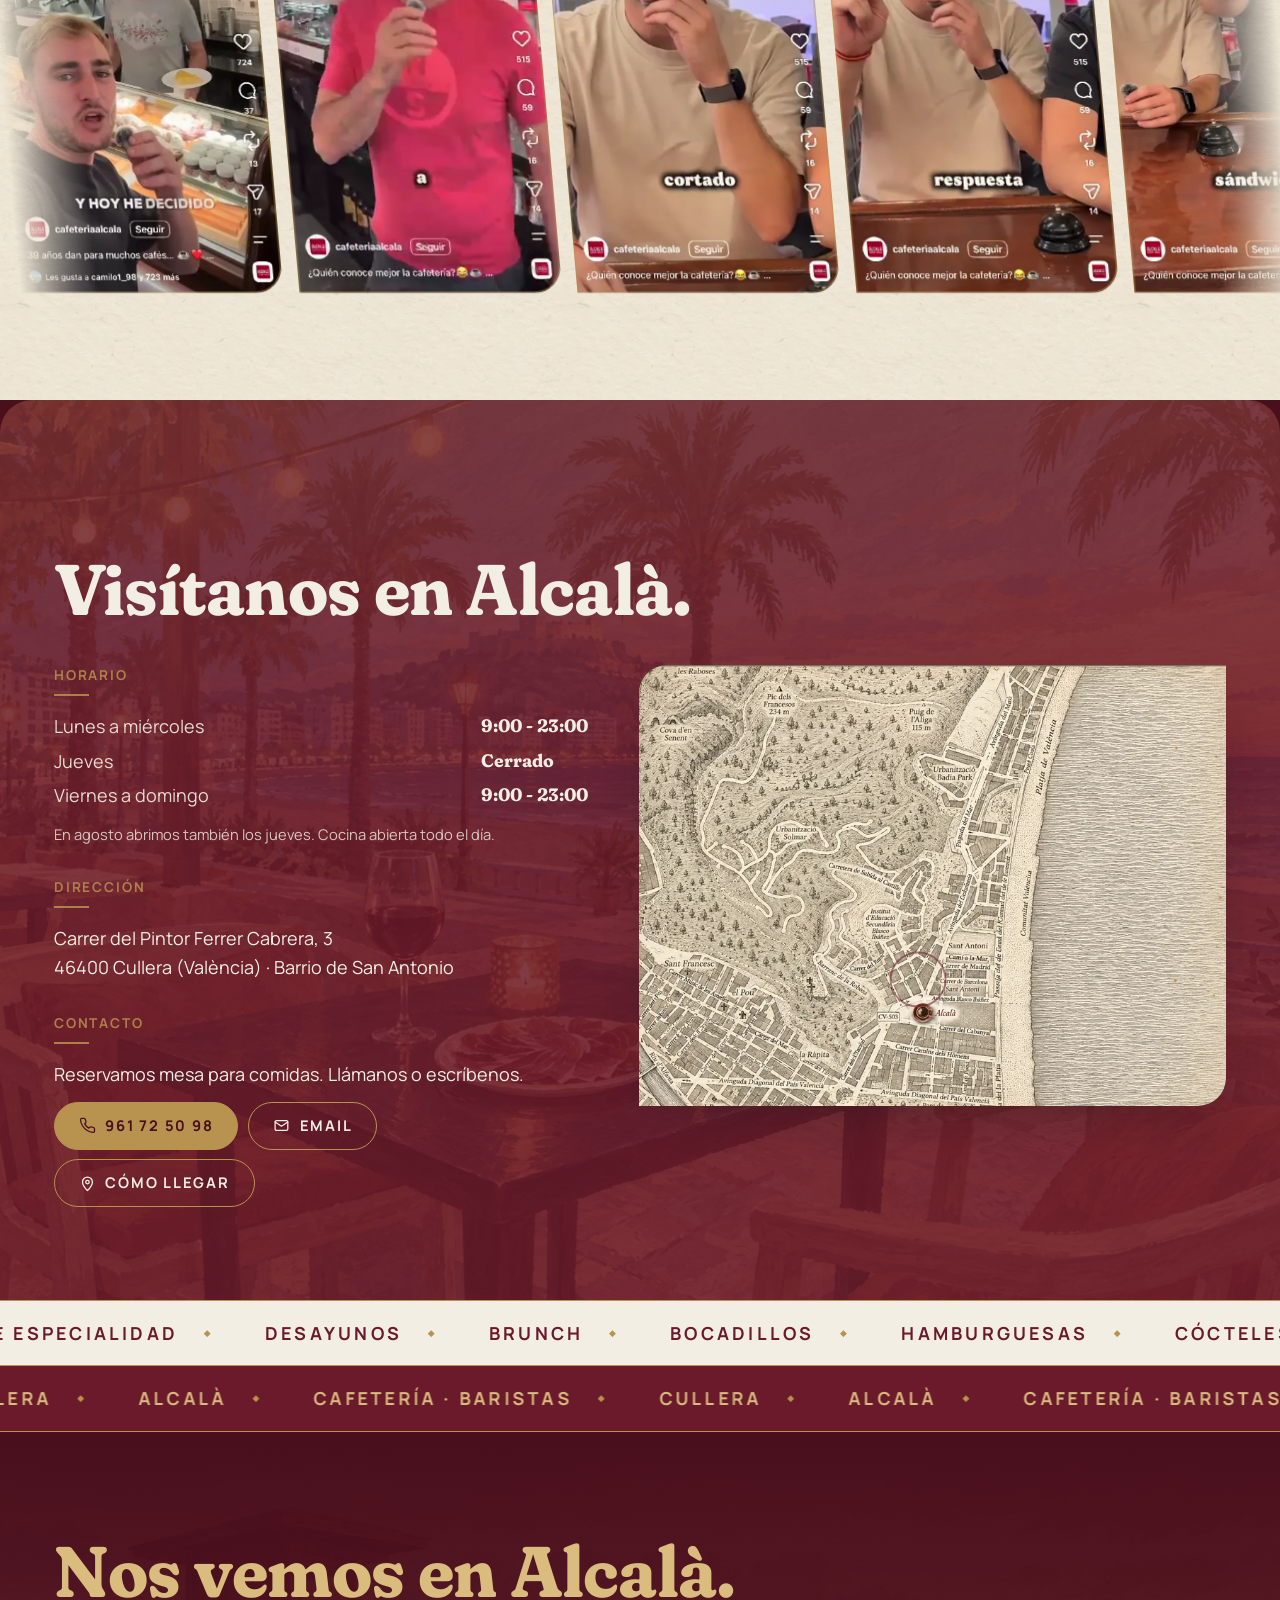
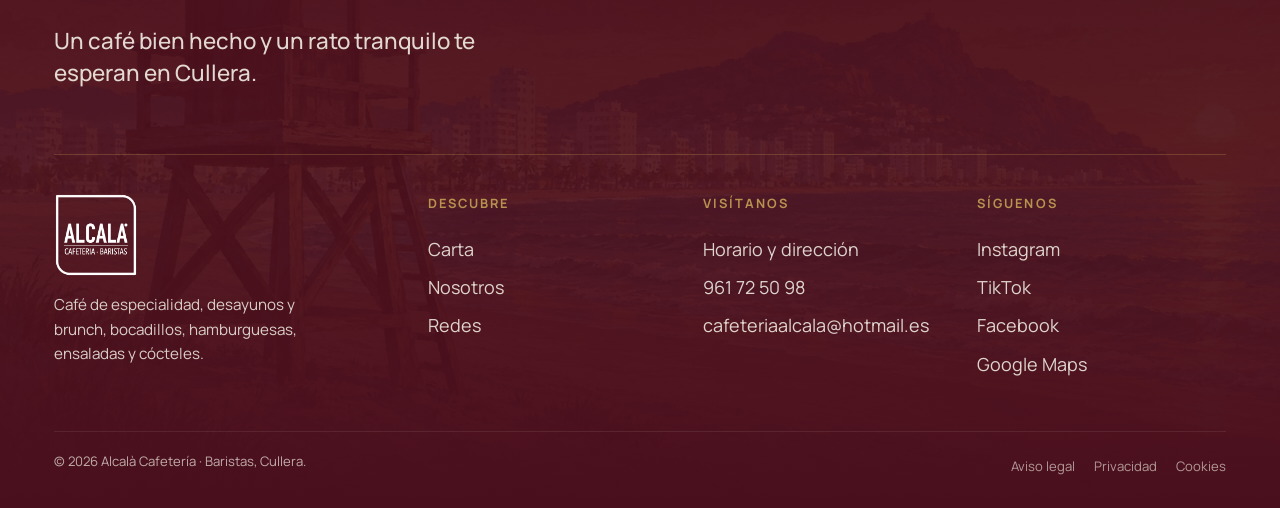
==== commit b29c5122: "Hero en móvil: logo un poco más grande manteniendo la separación con el subtítulo Co-Authored-By: Cl" ====
--- a/site/index.html
+++ b/site/index.html
@@ -19,7 +19,7 @@
 <link rel="preload" href="lib/fonts/fraunces-latin.woff2" as="font" type="font/woff2" crossorigin>
 <link rel="preload" href="lib/fonts/manrope-latin.woff2" as="font" type="font/woff2" crossorigin>
 <link rel="stylesheet" href="lib/fonts/fuentes.css">
-<link rel="stylesheet" href="css/base.css?v=8">
+<link rel="stylesheet" href="css/base.css?v=9">
 <link rel="stylesheet" href="css/portada.css?v=6">
 <link rel="preload" href="media/logo.svg" as="image">
 <script type="application/ld+json">
--- a/site/css/base.css
+++ b/site/css/base.css
@@ -298,7 +298,7 @@
   .pie__cols{ grid-template-columns:1fr }
   /* móvil: el logo se dimensiona también por la ALTURA de la pantalla para que nunca pise el texto de abajo */
   .hero__logo{ width:min(62vw,300px); top:36% }
-  .hero__logo--liso{ width:min(74vw,34svh,340px); top:31% }
+  .hero__logo--liso{ width:min(86vw,41svh,400px); top:29% }
   .hero__texto{ bottom:4.6rem; gap:.8rem; padding-right:calc(var(--lado) + 3.4rem); padding-left:calc(var(--lado) + 3.4rem) }
   .hero__h1{ font-size:.74rem; letter-spacing:.16em }
   .hero__h1 b{ font-size:clamp(1.25rem,5.2vw,1.6rem); margin-top:.25rem }
@@ -328,7 +328,7 @@
 .pal{ padding-bottom:.12em; margin-bottom:-.12em }
 
 @media (max-width:640px) and (max-height:620px){
-  .hero__logo--liso{ width:min(60vw,30svh); top:27% }
+  .hero__logo--liso{ width:min(72vw,35svh); top:26% }
   .hero__texto{ bottom:3.4rem; gap:.6rem }
   .hero__h1 b{ font-size:1.15rem }
 }
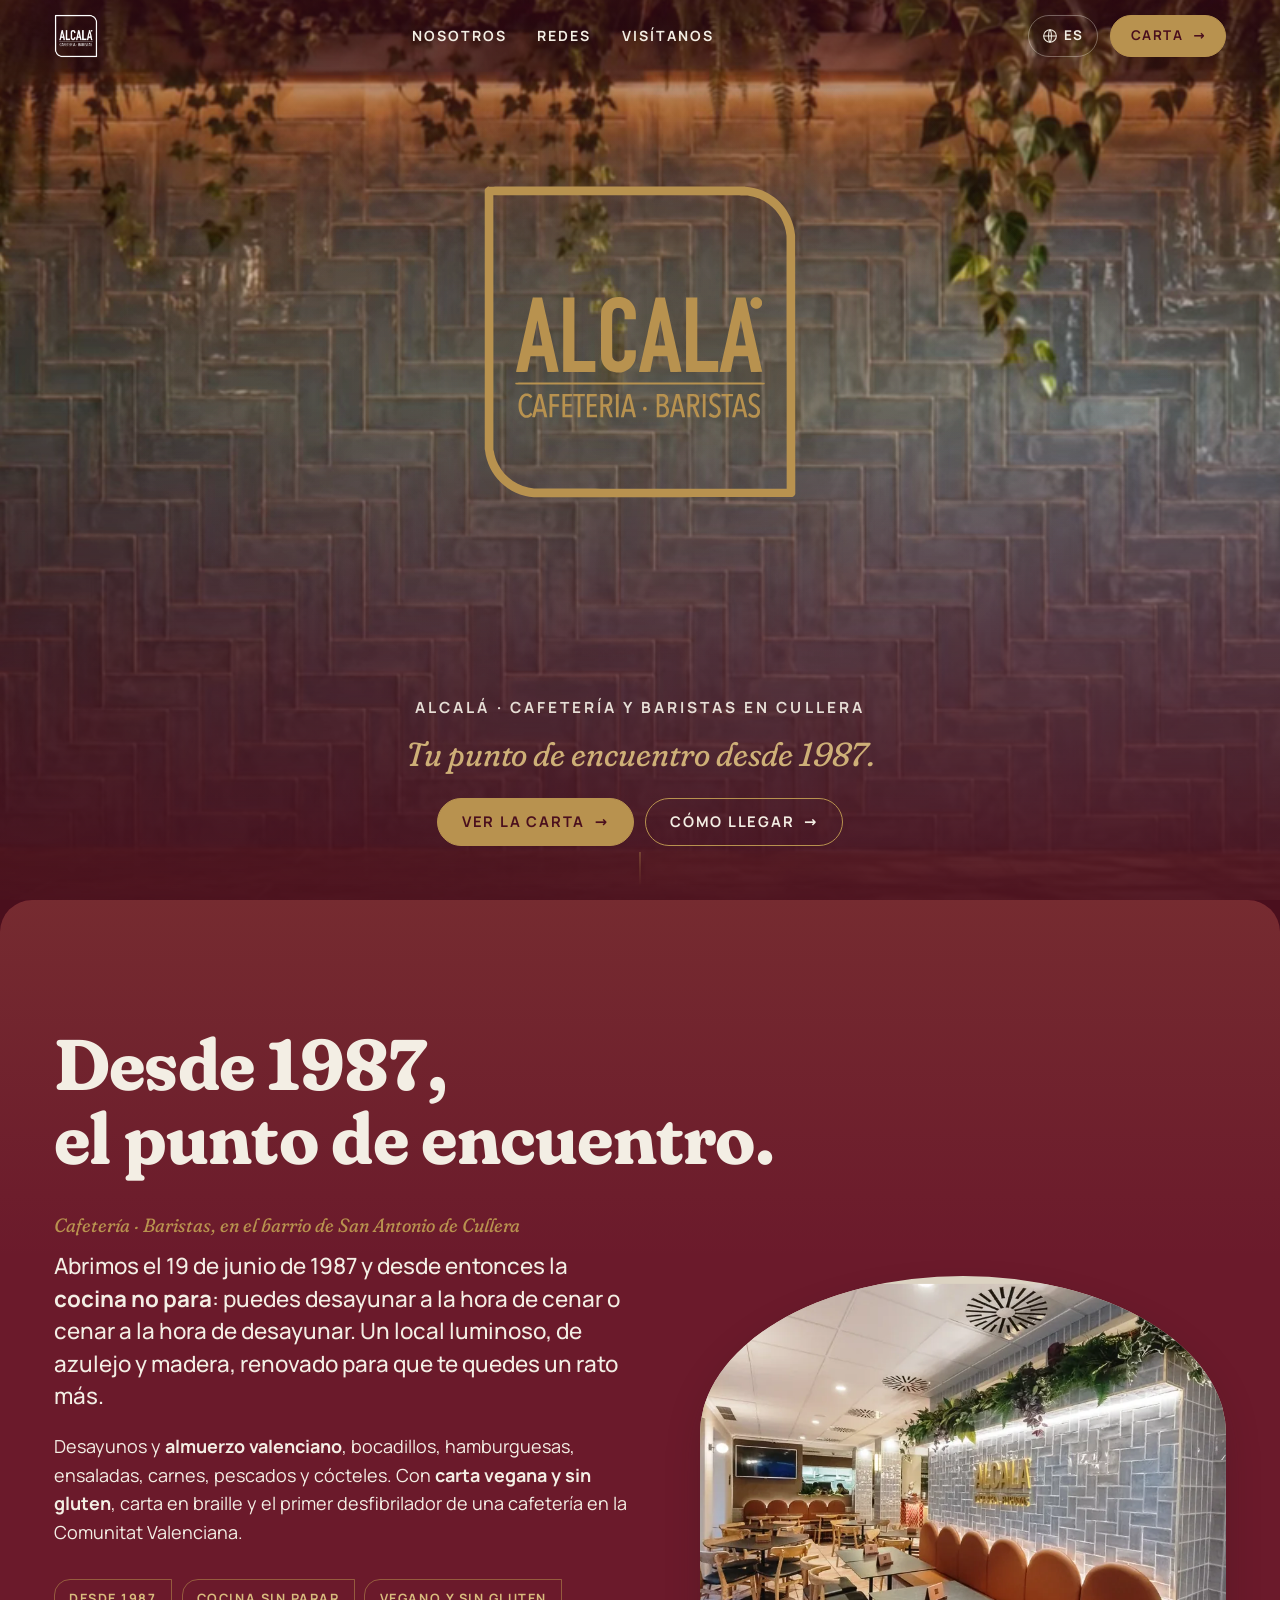
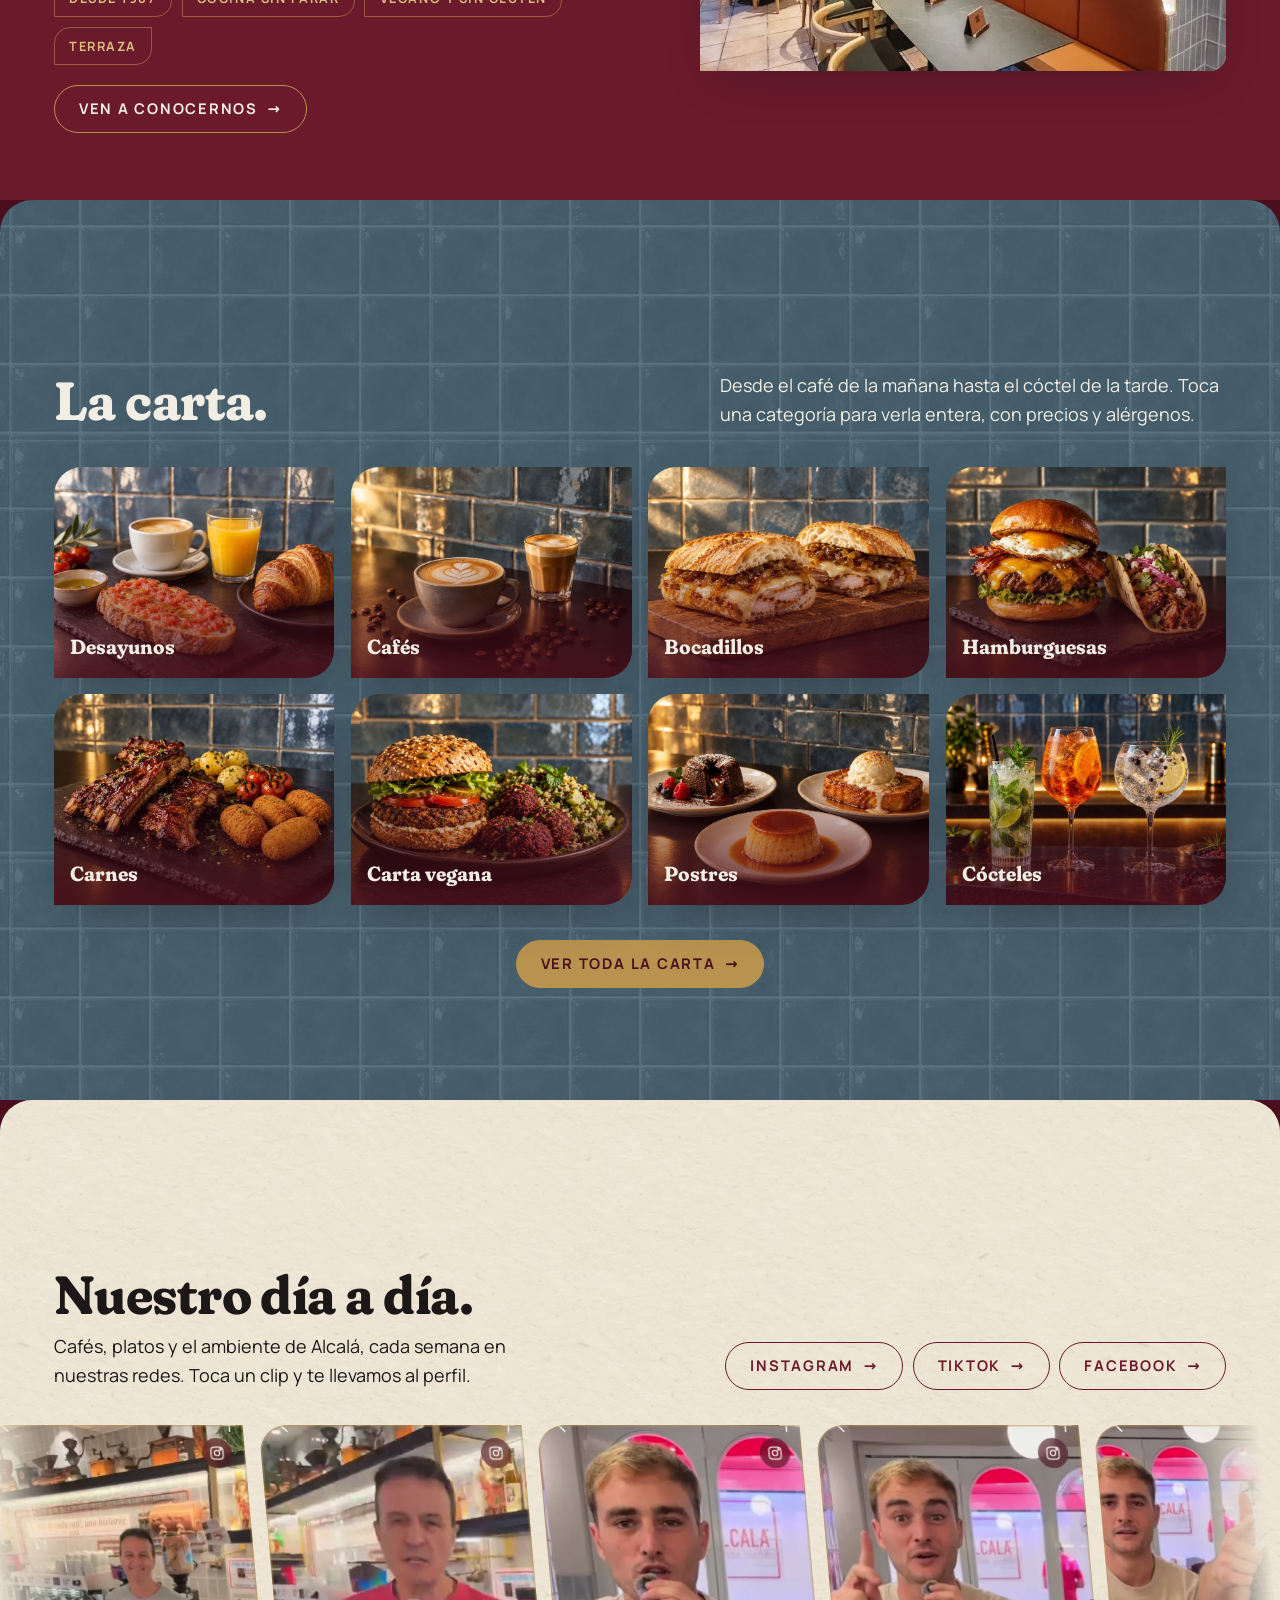
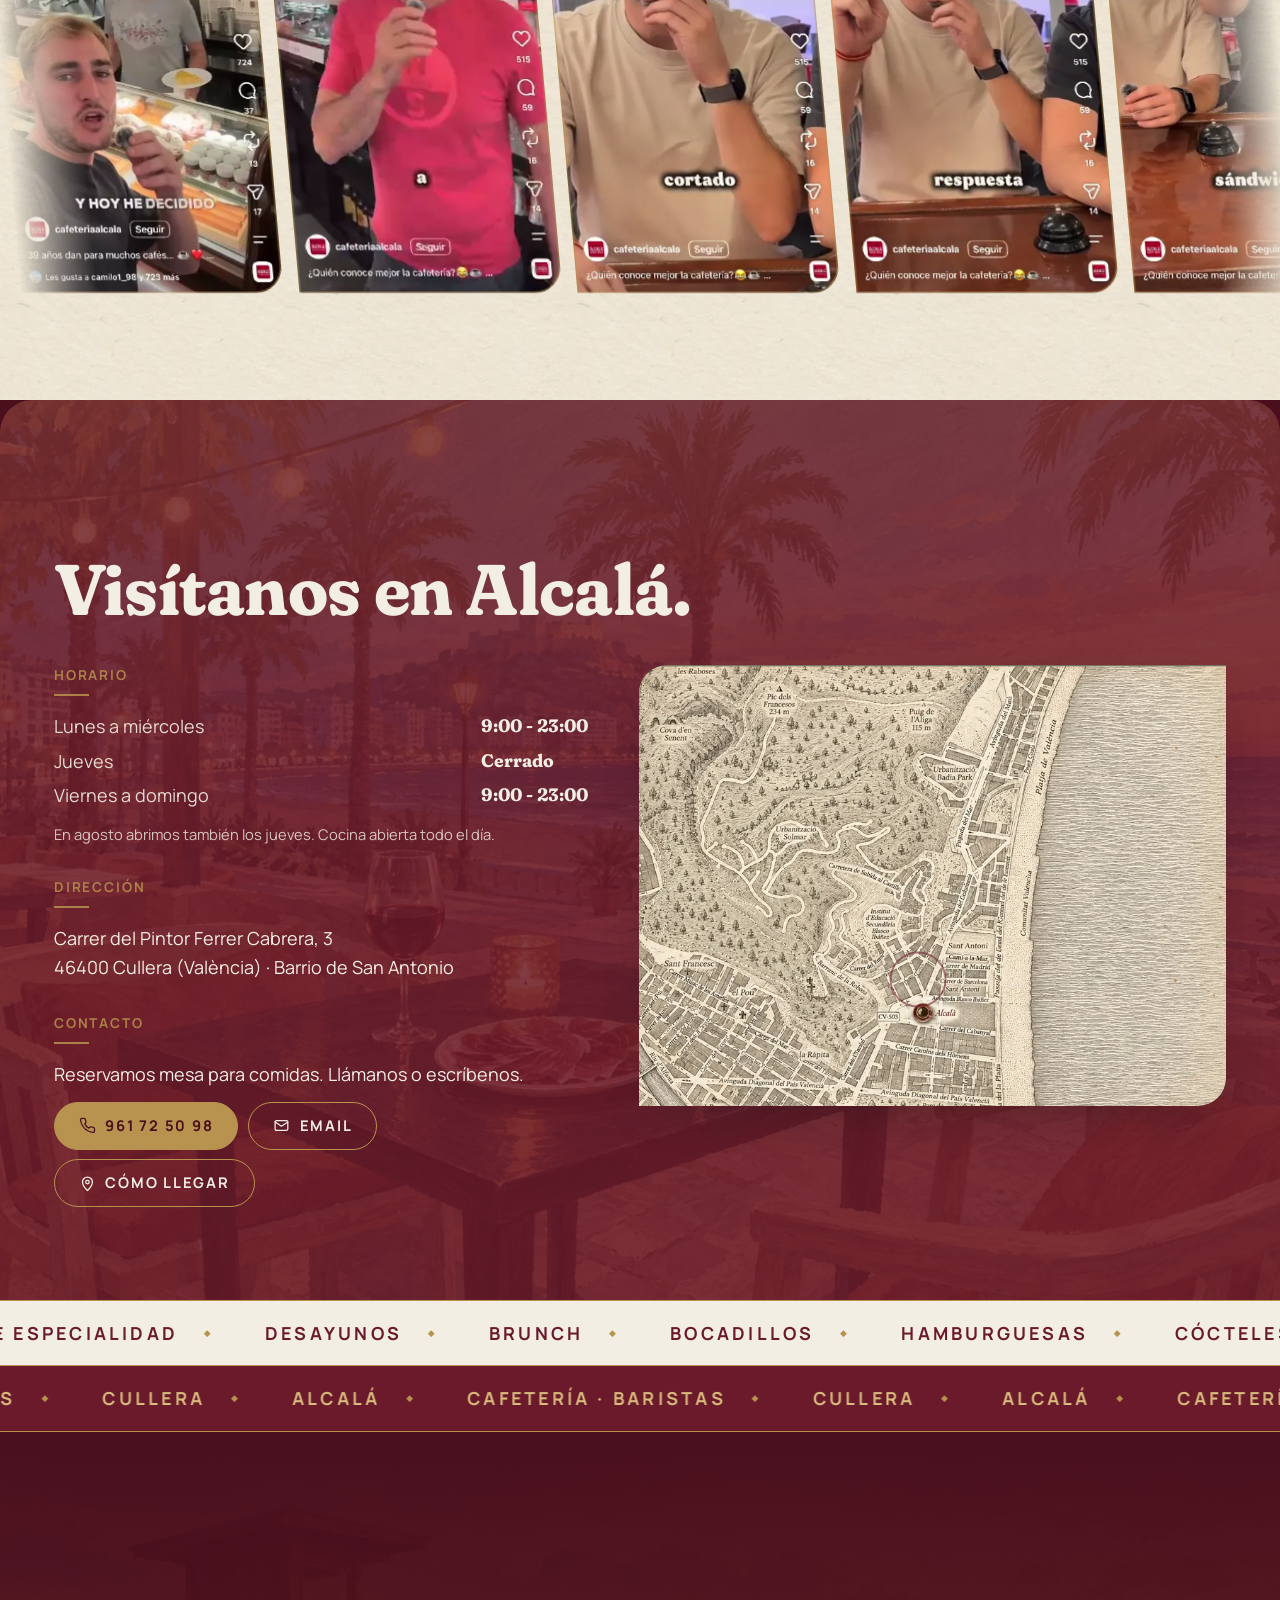
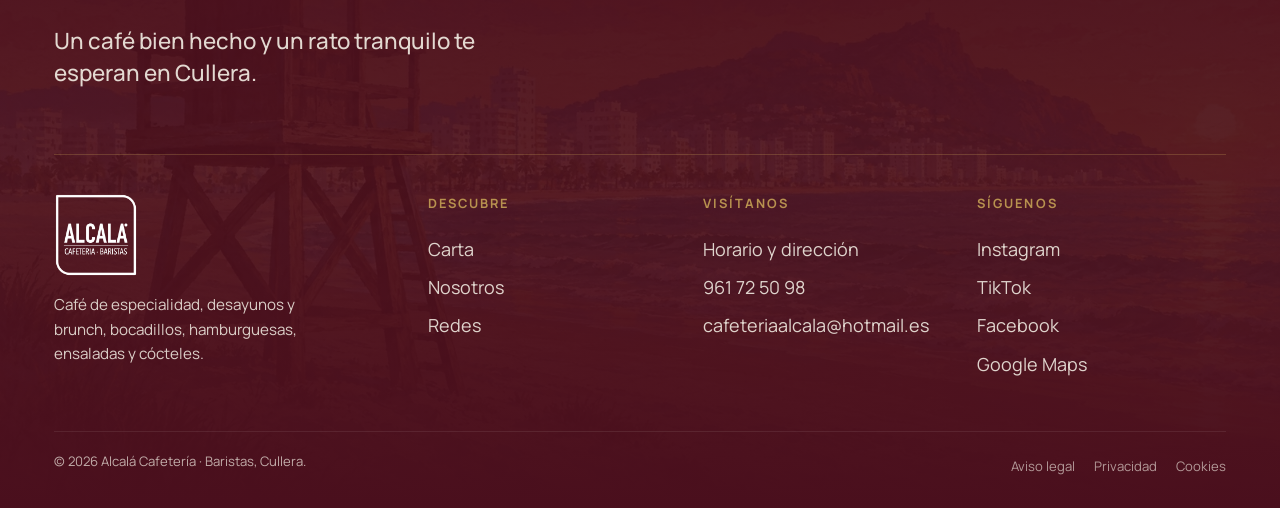
==== commit 25d96cf0: "Nombre del local con acento agudo: Alcalá en toda la interfaz, textos y comentarios Co-Authored-By: " ====
--- a/site/index.html
+++ b/site/index.html
@@ -3,14 +3,14 @@
 <head>
 <meta charset="utf-8">
 <meta name="viewport" content="width=device-width, initial-scale=1">
-<title>Cafetería en Cullera · Alcalà Cafetería Baristas</title>
-<meta name="description" content="Alcalà, cafetería y baristas en Cullera. Café de especialidad, desayunos, brunch, bocadillos, hamburguesas y cócteles. Consulta la carta online y ven a vernos.">
+<title>Cafetería en Cullera · Alcalá Cafetería Baristas</title>
+<meta name="description" content="Alcalá, cafetería y baristas en Cullera. Café de especialidad, desayunos, brunch, bocadillos, hamburguesas y cócteles. Consulta la carta online y ven a vernos.">
 <link rel="canonical" href="https://alcalacullera.com/">
 <meta name="theme-color" content="#4A0F1D">
 <meta property="og:type" content="website">
 <meta property="og:locale" content="es_ES">
-<meta property="og:site_name" content="Alcalà · Cafetería Baristas">
-<meta property="og:title" content="Cafetería en Cullera · Alcalà Cafetería Baristas">
+<meta property="og:site_name" content="Alcalá · Cafetería Baristas">
+<meta property="og:title" content="Cafetería en Cullera · Alcalá Cafetería Baristas">
 <meta property="og:description" content="Café de especialidad, desayunos, brunch y mucho más en Cullera. Consulta la carta online.">
 <meta property="og:url" content="https://alcalacullera.com/">
 <meta property="og:image" content="https://alcalacullera.com/media/fotos/hero-tiles.webp">
@@ -24,8 +24,8 @@
 <link rel="preload" href="media/logo.svg" as="image">
 <script type="application/ld+json">
 {"@context":"https://schema.org","@graph":[
- {"@type":"WebSite","@id":"https://alcalacullera.com/#web","url":"https://alcalacullera.com/","name":"Alcalà Cafetería Baristas","inLanguage":"es"},
- {"@type":"CafeOrCoffeeShop","@id":"https://alcalacullera.com/#local","name":"Alcalà Cafetería · Baristas","url":"https://alcalacullera.com/",
+ {"@type":"WebSite","@id":"https://alcalacullera.com/#web","url":"https://alcalacullera.com/","name":"Alcalá Cafetería Baristas","inLanguage":"es"},
+ {"@type":"CafeOrCoffeeShop","@id":"https://alcalacullera.com/#local","name":"Alcalá Cafetería · Baristas","url":"https://alcalacullera.com/",
   "image":"https://alcalacullera.com/media/fotos/interior.webp","servesCuisine":["Café de especialidad","Desayunos","Brunch","Mediterránea"],
   "address":{"@type":"PostalAddress","streetAddress":"Carrer del Pintor Ferrer Cabrera, 3","postalCode":"46400","addressLocality":"Cullera","addressRegion":"València","addressCountry":"ES"},
   "geo":{"@type":"GeoCoordinates","latitude":39.16475,"longitude":-0.24512},
@@ -49,7 +49,7 @@
 
 <!-- barra de arriba -->
 <header class="nav" id="nav">
-  <a class="nav__logo" href="#inicio" aria-label="Alcalà · Cafetería Baristas"><img src="media/logo-blanco.webp" alt="Alcalà" width="600" height="600"></a>
+  <a class="nav__logo" href="#inicio" aria-label="Alcalá · Cafetería Baristas"><img src="media/logo-blanco.webp" alt="Alcalá" width="600" height="600"></a>
   <nav class="nav__links" aria-label="Principal">
     <a href="#presentacion">Nosotros</a>
     <a href="#redes">Redes</a>
@@ -88,7 +88,7 @@
   <!-- logo liso (SVG vectorizado del logo del cliente); la versión 3D está en js/hero-3d.js -->
   <div class="hero__logo hero__logo--liso" aria-hidden="true"><i></i></div>
   <div class="hero__texto">
-    <h1 class="hero__h1">Alcalà · Cafetería y baristas en Cullera<b>Tu punto de encuentro desde 1987.</b></h1>
+    <h1 class="hero__h1">Alcalá · Cafetería y baristas en Cullera<b>Tu punto de encuentro desde 1987.</b></h1>
     <div class="hero__botones">
       <a class="btn btn--lleno" href="carta/">Ver la carta</a>
       <a class="btn" href="#visitanos">Cómo llegar</a>
@@ -114,7 +114,7 @@
           </ul>
           <p class="rv" style="--d:.4s"><a class="btn" href="#visitanos">Ven a conocernos</a></p>
         </div>
-        <figure class="foto foto--arco presenta__foto"><img src="media/fotos/interior.webp" alt="Interior de Alcalà Cafetería en Cullera: pared de azulejo, bancos de arcos y plantas" width="960" height="640" loading="lazy"></figure>
+        <figure class="foto foto--arco presenta__foto"><img src="media/fotos/interior.webp" alt="Interior de Alcalá Cafetería en Cullera: pared de azulejo, bancos de arcos y plantas" width="960" height="640" loading="lazy"></figure>
       </div>
     </div>
   </section>
@@ -148,7 +148,7 @@
       <div class="caja redes__cab">
         <div>
           <h2 class="titular t-l">Nuestro día a día.</h2>
-          <p class="rv" style="--d:.15s">Cafés, platos y el ambiente de Alcalà, cada semana en nuestras redes. Toca un clip y te llevamos al perfil.</p>
+          <p class="rv" style="--d:.15s">Cafés, platos y el ambiente de Alcalá, cada semana en nuestras redes. Toca un clip y te llevamos al perfil.</p>
         </div>
         <div class="redes__btns rv" style="--d:.25s">
           <a class="btn" href="https://instagram.com/cafeteriaalcala" target="_blank" rel="noopener">Instagram</a>
@@ -167,7 +167,7 @@
     <div class="sombra-tapa"></div>
     <div class="visita__fondo" aria-hidden="true"><img src="media/fotos/paint-terraza.webp" alt="" width="1600" height="905" loading="lazy"></div>
     <div class="caja lamina__in">
-      <h2 class="titular t-xl" id="t-visita">Visítanos en Alcalà.</h2>
+      <h2 class="titular t-xl" id="t-visita">Visítanos en Alcalá.</h2>
       <div class="cuerpo">
         <div class="visita__datos">
           <div class="rv" style="--d:.1s">
@@ -197,7 +197,7 @@
           <a class="mapa" href="https://www.google.com/maps/dir/?api=1&destination=Cafeter%C3%ADa+Alcal%C3%A1,+C.+del+Pintor+Ferrer+Cabrera,+3,+46400+Cullera" target="_blank" rel="noopener" aria-label="Mapa clásico de Cullera con la cafetería marcada; abre cómo llegar en Google Maps">
             <picture>
               <source media="(max-width:640px)" srcset="media/fotos/mapa-clasico-movil.webp">
-              <img src="media/fotos/mapa-clasico.webp" alt="Plano de Cullera de estilo 1900 en blanco y negro: la taza de café en color marca Alcalà, en el barrio de San Antonio junto a la playa" width="1400" height="1045" loading="lazy">
+              <img src="media/fotos/mapa-clasico.webp" alt="Plano de Cullera de estilo 1900 en blanco y negro: la taza de café en color marca Alcalá, en el barrio de San Antonio junto a la playa" width="1400" height="1045" loading="lazy">
             </picture>
             <span class="mapa__halo" aria-hidden="true"></span>
             <span class="mapa__nota">Toca para abrir cómo llegar</span>
@@ -212,18 +212,18 @@
 <!-- cintas -->
 <div class="cintas" aria-hidden="true">
   <div class="cinta"><div class="cinta__pista"><span>Café de especialidad</span><span>Desayunos</span><span>Brunch</span><span>Bocadillos</span><span>Hamburguesas</span><span>Cócteles</span><span>Terraza</span></div></div>
-  <div class="cinta cinta--2"><div class="cinta__pista"><span>Alcalà</span><span>Cafetería · Baristas</span><span>Cullera</span><span>Alcalà</span><span>Cafetería · Baristas</span><span>Cullera</span></div></div>
+  <div class="cinta cinta--2"><div class="cinta__pista"><span>Alcalá</span><span>Cafetería · Baristas</span><span>Cullera</span><span>Alcalá</span><span>Cafetería · Baristas</span><span>Cullera</span></div></div>
 </div>
 
 <!-- pie -->
 <footer class="pie" id="footer">
   <div class="pie__pintura" aria-hidden="true"><img src="media/fotos/paint-cullera.webp" alt="" width="1600" height="905" loading="lazy"></div>
   <div class="caja">
-    <p class="titular t-xl">Nos vemos en Alcalà.</p>
+    <p class="titular t-xl">Nos vemos en Alcalá.</p>
     <p class="pie__nota grande">Un café bien hecho y un rato tranquilo te esperan en Cullera.</p>
     <div class="pie__cols">
       <div class="pie__marca">
-        <a class="pie__logo" href="#inicio" aria-label="Alcalà, volver arriba"><img src="media/logo-blanco.webp" alt="Alcalà" width="600" height="600" loading="lazy"></a>
+        <a class="pie__logo" href="#inicio" aria-label="Alcalá, volver arriba"><img src="media/logo-blanco.webp" alt="Alcalá" width="600" height="600" loading="lazy"></a>
         <p>Café de especialidad, desayunos y brunch, bocadillos, hamburguesas, ensaladas y cócteles.</p>
       </div>
       <nav aria-label="Descubre">
@@ -247,7 +247,7 @@
       </nav>
     </div>
     <div class="pie__legal">
-      <span>© <span id="yr">2026</span> Alcalà Cafetería · Baristas, Cullera.</span>
+      <span>© <span id="yr">2026</span> Alcalá Cafetería · Baristas, Cullera.</span>
       <nav aria-label="Legal"><a href="aviso-legal/">Aviso legal</a><a href="privacidad/">Privacidad</a><a href="cookies/">Cookies</a></nav>
     </div>
   </div>
--- a/site/css/base.css
+++ b/site/css/base.css
@@ -1,4 +1,4 @@
-/* Alcalà Cafetería · Baristas — base.css
+/* Alcalá Cafetería · Baristas — base.css
    Tokens de diseño, reset, tipografía, botones, barra de arriba, menú de móvil,
    telón de entrada, hero, láminas apiladas, cintas, footer y ajustes de móvil.
    Lo específico de cada lámina de la portada va en portada.css. */
--- a/site/css/portada.css
+++ b/site/css/portada.css
@@ -1,4 +1,4 @@
-/* Alcalà — portada.css: lo propio de cada lámina de la portada */
+/* Alcalá — portada.css: lo propio de cada lámina de la portada */
 
 /* ---------- presentación ---------- */
 .presenta .cuerpo{ grid-template-columns:1.05fr .95fr; gap:clamp(2rem,5vw,6rem) }
